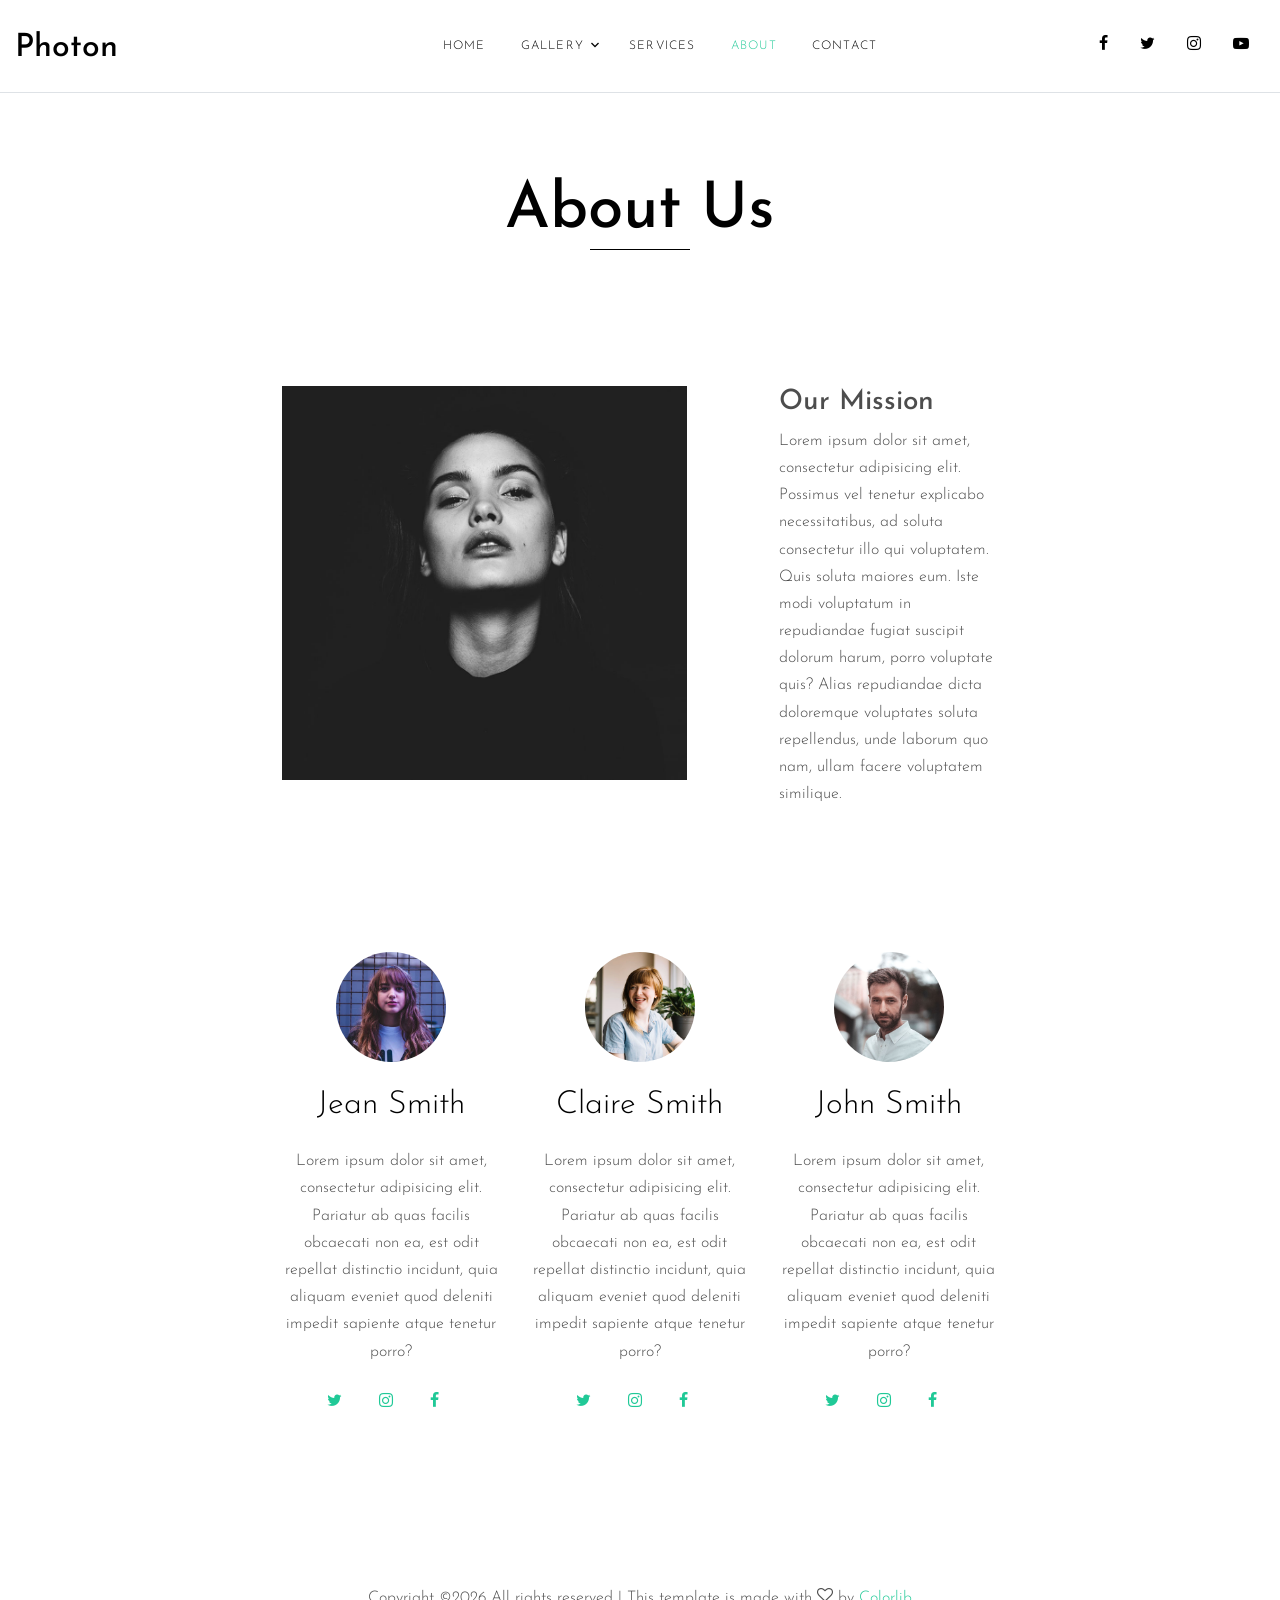
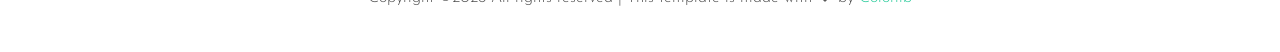
==== about.html @ 8acb2801 "Add photon theme" ====
<!DOCTYPE html>
<html lang="en">
  <head>
    <title>Photon &mdash; Colorlib Website Template</title>
    <meta charset="utf-8">
    <meta name="viewport" content="width=device-width, initial-scale=1, shrink-to-fit=no">

    <link href="https://fonts.googleapis.com/css?family=Josefin+Sans:300i,400,700" rel="stylesheet">
    <link rel="stylesheet" href="fonts/icomoon/style.css">

    <link rel="stylesheet" href="css/bootstrap.min.css">
    <link rel="stylesheet" href="css/magnific-popup.css">
    <link rel="stylesheet" href="css/jquery-ui.css">
    <link rel="stylesheet" href="css/owl.carousel.min.css">
    <link rel="stylesheet" href="css/owl.theme.default.min.css">

    <link rel="stylesheet" href="css/lightgallery.min.css">    
    
    <link rel="stylesheet" href="css/bootstrap-datepicker.css">

    <link rel="stylesheet" href="fonts/flaticon/font/flaticon.css">
    
    <link rel="stylesheet" href="css/swiper.css">

    <link rel="stylesheet" href="css/aos.css">

    <link rel="stylesheet" href="css/style.css">
    
  </head>
  <body>
  
  <div class="site-wrap">

    <div class="site-mobile-menu">
      <div class="site-mobile-menu-header">
        <div class="site-mobile-menu-close mt-3">
          <span class="icon-close2 js-menu-toggle"></span>
        </div>
      </div>
      <div class="site-mobile-menu-body"></div>
    </div>
    



    <header class="site-navbar py-3 border-bottom" role="banner">

      <div class="container-fluid">
        <div class="row align-items-center">
          
          <div class="col-6 col-xl-2" data-aos="fade-down">
            <h1 class="mb-0"><a href="index.html" class="text-black h2 mb-0">Photon</a></h1>
          </div>
          <div class="col-10 col-md-8 d-none d-xl-block" data-aos="fade-down">
            <nav class="site-navigation position-relative text-right text-lg-center" role="navigation">

              <ul class="site-menu js-clone-nav mx-auto d-none d-lg-block">
                <li><a href="index.html">Home</a></li>
                <li class="has-children">
                  <a href="single.html">Gallery</a>
                  <ul class="dropdown">
                    <li><a href="#">Nature</a></li>
                    <li><a href="#">Portrait</a></li>
                    <li><a href="#">People</a></li>
                    <li><a href="#">Architecture</a></li>
                    <li><a href="#">Animals</a></li>
                    <li><a href="#">Sports</a></li>
                    <li><a href="#">Travel</a></li>
                    <li class="has-children">
                      <a href="#">Sub Menu</a>
                      <ul class="dropdown">
                        <li><a href="#">Menu One</a></li>
                        <li><a href="#">Menu Two</a></li>
                        <li><a href="#">Menu Three</a></li>
                      </ul>
                    </li>
                  </ul>
                </li>
                <li><a href="services.html">Services</a></li>
                <li class="active"><a href="about.html">About</a></li>
                <li><a href="contact.html">Contact</a></li>
              </ul>
            </nav>
          </div>

          <div class="col-6 col-xl-2 text-right" data-aos="fade-down">
            <div class="d-none d-xl-inline-block">
              <ul class="site-menu js-clone-nav ml-auto list-unstyled d-flex text-right mb-0" data-class="social">
                <li>
                  <a href="#" class="pl-0 pr-3"><span class="icon-facebook"></span></a>
                </li>
                <li>
                  <a href="#" class="pl-3 pr-3"><span class="icon-twitter"></span></a>
                </li>
                <li>
                  <a href="#" class="pl-3 pr-3"><span class="icon-instagram"></span></a>
                </li>
                <li>
                  <a href="#" class="pl-3 pr-3"><span class="icon-youtube-play"></span></a>
                </li>
              </ul>
            </div>

            <div class="d-inline-block d-xl-none ml-md-0 mr-auto py-3" style="position: relative; top: 3px;"><a href="#" class="site-menu-toggle js-menu-toggle text-black"><span class="icon-menu h3"></span></a></div>

          </div>

        </div>
      </div>
      
    </header>



  <div class=""  data-aos="fade">
    <div class="container-fluid">
      
      <div class="row justify-content-center">
        <div class="col-md-7">
          <div class="row mb-5 site-section">
            <div class="col-12 ">
              <h2 class="site-section-heading text-center">About Us</h2>
            </div>
          </div>

          <div class="row mb-5">
            <div class="col-md-7">
              <img src="images/img_2.jpg" alt="Images" class="img-fluid">
            </div>
            <div class="col-md-4 ml-auto">
              <h3>Our Mission</h3>
              <p>Lorem ipsum dolor sit amet, consectetur adipisicing elit. Possimus vel tenetur explicabo necessitatibus, ad soluta consectetur illo qui voluptatem. Quis soluta maiores eum. Iste modi voluptatum in repudiandae fugiat suscipit dolorum harum, porro voluptate quis? Alias repudiandae dicta doloremque voluptates soluta repellendus, unde laborum quo nam, ullam facere voluptatem similique.</p>
            </div>
          </div>

         
          <div class="row site-section">
            <div class="col-md-6 col-lg-6 col-xl-4 text-center mb-5">
              <img src="images/person_1.jpg" alt="Image" class="img-fluid w-50 rounded-circle mb-4">
              <h2 class="text-black font-weight-light mb-4">Jean Smith</h2>
              <p class="mb-4">Lorem ipsum dolor sit amet, consectetur adipisicing elit. Pariatur ab quas facilis obcaecati non ea, est odit repellat distinctio incidunt, quia aliquam eveniet quod deleniti impedit sapiente atque tenetur porro?</p>
              <p>
                <a href="#" class="pl-0 pr-3"><span class="icon-twitter"></span></a>
                <a href="#" class="pl-3 pr-3"><span class="icon-instagram"></span></a>
                <a href="#" class="pl-3 pr-3"><span class="icon-facebook"></span></a>
              </p>
            </div>
            <div class="col-md-6 col-lg-6 col-xl-4 text-center mb-5">
              <img src="images/person_2.jpg" alt="Image" class="img-fluid w-50 rounded-circle mb-4">
              <h2 class="text-black font-weight-light mb-4">Claire Smith</h2>
              <p class="mb-4">Lorem ipsum dolor sit amet, consectetur adipisicing elit. Pariatur ab quas facilis obcaecati non ea, est odit repellat distinctio incidunt, quia aliquam eveniet quod deleniti impedit sapiente atque tenetur porro?</p>
              <p>
                <a href="#" class="pl-0 pr-3"><span class="icon-twitter"></span></a>
                <a href="#" class="pl-3 pr-3"><span class="icon-instagram"></span></a>
                <a href="#" class="pl-3 pr-3"><span class="icon-facebook"></span></a>
              </p>
            </div>
            <div class="col-md-6 col-lg-6 col-xl-4 text-center mb-5">
              <img src="images/person_4.jpg" alt="Image" class="img-fluid w-50 rounded-circle mb-4">
              <h2 class="text-black font-weight-light mb-4">John Smith</h2>
              <p class="mb-4">Lorem ipsum dolor sit amet, consectetur adipisicing elit. Pariatur ab quas facilis obcaecati non ea, est odit repellat distinctio incidunt, quia aliquam eveniet quod deleniti impedit sapiente atque tenetur porro?</p>
              <p>
                <a href="#" class="pl-0 pr-3"><span class="icon-twitter"></span></a>
                <a href="#" class="pl-3 pr-3"><span class="icon-instagram"></span></a>
                <a href="#" class="pl-3 pr-3"><span class="icon-facebook"></span></a>
              </p>
            </div>
          </div>
        </div>
    
      </div>
    </div>
  </div>

  <div class="footer py-4">
    <div class="container-fluid text-center">
      <p>
      <!-- Link back to Colorlib can't be removed. Template is licensed under CC BY 3.0. -->
      Copyright &copy;<script data-cfasync="false" src="/cdn-cgi/scripts/5c5dd728/cloudflare-static/email-decode.min.js"></script><script>document.write(new Date().getFullYear());</script> All rights reserved | This template is made with <i class="icon-heart-o" aria-hidden="true"></i> by <a href="https://colorlib.com" target="_blank" >Colorlib</a>
      <!-- Link back to Colorlib can't be removed. Template is licensed under CC BY 3.0. -->
      </p>
    </div>
  </div>

    

    
    
  </div>

  <script src="js/jquery-3.3.1.min.js"></script>
  <script src="js/jquery-migrate-3.0.1.min.js"></script>
  <script src="js/jquery-ui.js"></script>
  <script src="js/popper.min.js"></script>
  <script src="js/bootstrap.min.js"></script>
  <script src="js/owl.carousel.min.js"></script>
  <script src="js/jquery.stellar.min.js"></script>
  <script src="js/jquery.countdown.min.js"></script>
  <script src="js/jquery.magnific-popup.min.js"></script>
  <script src="js/bootstrap-datepicker.min.js"></script>
  <script src="js/swiper.min.js"></script>
  <script src="js/aos.js"></script>

  <script src="js/picturefill.min.js"></script>
  <script src="js/lightgallery-all.min.js"></script>
  <script src="js/jquery.mousewheel.min.js"></script>

  <script src="js/main.js"></script>
  
  <script>
    $(document).ready(function(){
      $('#lightgallery').lightGallery();
    });
  </script>
    
  </body>
</html>
---- fonts/icomoon/style.css ----
@font-face {
  font-family: 'icomoon';
  src:  url('fonts/icomoon.eot?10si43');
  src:  url('fonts/icomoon.eot?10si43#iefix') format('embedded-opentype'),
    url('fonts/icomoon.ttf?10si43') format('truetype'),
    url('fonts/icomoon.woff?10si43') format('woff'),
    url('fonts/icomoon.svg?10si43#icomoon') format('svg');
  font-weight: normal;
  font-style: normal;
}

[class^="icon-"], [class*=" icon-"] {
  /* use !important to prevent issues with browser extensions that change fonts */
  font-family: 'icomoon' !important;
  speak: none;
  font-style: normal;
  font-weight: normal;
  font-variant: normal;
  text-transform: none;
  line-height: 1;

  /* Better Font Rendering =========== */
  -webkit-font-smoothing: antialiased;
  -moz-osx-font-smoothing: grayscale;
}

.icon-asterisk:before {
  content: "\f069";
}
.icon-plus:before {
  content: "\f067";
}
.icon-question:before {
  content: "\f128";
}
.icon-minus:before {
  content: "\f068";
}
.icon-glass:before {
  content: "\f000";
}
.icon-music:before {
  content: "\f001";
}
.icon-search:before {
  content: "\f002";
}
.icon-envelope-o:before {
  content: "\f003";
}
.icon-heart:before {
  content: "\f004";
}
.icon-star:before {
  content: "\f005";
}
.icon-star-o:before {
  content: "\f006";
}
.icon-user:before {
  content: "\f007";
}
.icon-film:before {
  content: "\f008";
}
.icon-th-large:before {
  content: "\f009";
}
.icon-th:before {
  content: "\f00a";
}
.icon-th-list:before {
  content: "\f00b";
}
.icon-check:before {
  content: "\f00c";
}
.icon-close:before {
  content: "\f00d";
}
.icon-remove:before {
  content: "\f00d";
}
.icon-times:before {
  content: "\f00d";
}
.icon-search-plus:before {
  content: "\f00e";
}
.icon-search-minus:before {
  content: "\f010";
}
.icon-power-off:before {
  content: "\f011";
}
.icon-signal:before {
  content: "\f012";
}
.icon-cog:before {
  content: "\f013";
}
.icon-gear:before {
  content: "\f013";
}
.icon-trash-o:before {
  content: "\f014";
}
.icon-home:before {
  content: "\f015";
}
.icon-file-o:before {
  content: "\f016";
}
.icon-clock-o:before {
  content: "\f017";
}
.icon-road:before {
  content: "\f018";
}
.icon-download:before {
  content: "\f019";
}
.icon-arrow-circle-o-down:before {
  content: "\f01a";
}
.icon-arrow-circle-o-up:before {
  content: "\f01b";
}
.icon-inbox:before {
  content: "\f01c";
}
.icon-play-circle-o:before {
  content: "\f01d";
}
.icon-repeat:before {
  content: "\f01e";
}
.icon-rotate-right:before {
  content: "\f01e";
}
.icon-refresh:before {
  content: "\f021";
}
.icon-list-alt:before {
  content: "\f022";
}
.icon-lock:before {
  content: "\f023";
}
.icon-flag:before {
  content: "\f024";
}
.icon-headphones:before {
  content: "\f025";
}
.icon-volume-off:before {
  content: "\f026";
}
.icon-volume-down:before {
  content: "\f027";
}
.icon-volume-up:before {
  content: "\f028";
}
.icon-qrcode:before {
  content: "\f029";
}
.icon-barcode:before {
  content: "\f02a";
}
.icon-tag:before {
  content: "\f02b";
}
.icon-tags:before {
  content: "\f02c";
}
.icon-book:before {
  content: "\f02d";
}
.icon-bookmark:before {
  content: "\f02e";
}
.icon-print:before {
  content: "\f02f";
}
.icon-camera:before {
  content: "\f030";
}
.icon-font:before {
  content: "\f031";
}
.icon-bold:before {
  content: "\f032";
}
.icon-italic:before {
  content: "\f033";
}
.icon-text-height:before {
  content: "\f034";
}
.icon-text-width:before {
  content: "\f035";
}
.icon-align-left:before {
  content: "\f036";
}
.icon-align-center:before {
  content: "\f037";
}
.icon-align-right:before {
  content: "\f038";
}
.icon-align-justify:before {
  content: "\f039";
}
.icon-list:before {
  content: "\f03a";
}
.icon-dedent:before {
  content: "\f03b";
}
.icon-outdent:before {
  content: "\f03b";
}
.icon-indent:before {
  content: "\f03c";
}
.icon-video-camera:before {
  content: "\f03d";
}
.icon-image:before {
  content: "\f03e";
}
.icon-photo:before {
  content: "\f03e";
}
.icon-picture-o:before {
  content: "\f03e";
}
.icon-pencil:before {
  content: "\f040";
}
.icon-map-marker:before {
  content: "\f041";
}
.icon-adjust:before {
  content: "\f042";
}
.icon-tint:before {
  content: "\f043";
}
.icon-edit:before {
  content: "\f044";
}
.icon-pencil-square-o:before {
  content: "\f044";
}
.icon-share-square-o:before {
  content: "\f045";
}
.icon-check-square-o:before {
  content: "\f046";
}
.icon-arrows:before {
  content: "\f047";
}
.icon-step-backward:before {
  content: "\f048";
}
.icon-fast-backward:before {
  content: "\f049";
}
.icon-backward:before {
  content: "\f04a";
}
.icon-play:before {
  content: "\f04b";
}
.icon-pause:before {
  content: "\f04c";
}
.icon-stop:before {
  content: "\f04d";
}
.icon-forward:before {
  content: "\f04e";
}
.icon-fast-forward:before {
  content: "\f050";
}
.icon-step-forward:before {
  content: "\f051";
}
.icon-eject:before {
  content: "\f052";
}
.icon-chevron-left:before {
  content: "\f053";
}
.icon-chevron-right:before {
  content: "\f054";
}
.icon-plus-circle:before {
  content: "\f055";
}
.icon-minus-circle:before {
  content: "\f056";
}
.icon-times-circle:before {
  content: "\f057";
}
.icon-check-circle:before {
  content: "\f058";
}
.icon-question-circle:before {
  content: "\f059";
}
.icon-info-circle:before {
  content: "\f05a";
}
.icon-crosshairs:before {
  content: "\f05b";
}
.icon-times-circle-o:before {
  content: "\f05c";
}
.icon-check-circle-o:before {
  content: "\f05d";
}
.icon-ban:before {
  content: "\f05e";
}
.icon-arrow-left:before {
  content: "\f060";
}
.icon-arrow-right:before {
  content: "\f061";
}
.icon-arrow-up:before {
  content: "\f062";
}
.icon-arrow-down:before {
  content: "\f063";
}
.icon-mail-forward:before {
  content: "\f064";
}
.icon-share:before {
  content: "\f064";
}
.icon-expand:before {
  content: "\f065";
}
.icon-compress:before {
  content: "\f066";
}
.icon-exclamation-circle:before {
  content: "\f06a";
}
.icon-gift:before {
  content: "\f06b";
}
.icon-leaf:before {
  content: "\f06c";
}
.icon-fire:before {
  content: "\f06d";
}
.icon-eye:before {
  content: "\f06e";
}
.icon-eye-slash:before {
  content: "\f070";
}
.icon-exclamation-triangle:before {
  content: "\f071";
}
.icon-warning:before {
  content: "\f071";
}
.icon-plane:before {
  content: "\f072";
}
.icon-calendar:before {
  content: "\f073";
}
.icon-random:before {
  content: "\f074";
}
.icon-comment:before {
  content: "\f075";
}
.icon-magnet:before {
  content: "\f076";
}
.icon-chevron-up:before {
  content: "\f077";
}
.icon-chevron-down:before {
  content: "\f078";
}
.icon-retweet:before {
  content: "\f079";
}
.icon-shopping-cart:before {
  content: "\f07a";
}
.icon-folder:before {
  content: "\f07b";
}
.icon-folder-open:before {
  content: "\f07c";
}
.icon-arrows-v:before {
  content: "\f07d";
}
.icon-arrows-h:before {
  content: "\f07e";
}
.icon-bar-chart:before {
  content: "\f080";
}
.icon-bar-chart-o:before {
  content: "\f080";
}
.icon-twitter-square:before {
  content: "\f081";
}
.icon-facebook-square:before {
  content: "\f082";
}
.icon-camera-retro:before {
  content: "\f083";
}
.icon-key:before {
  content: "\f084";
}
.icon-cogs:before {
  content: "\f085";
}
.icon-gears:before {
  content: "\f085";
}
.icon-comments:before {
  content: "\f086";
}
.icon-thumbs-o-up:before {
  content: "\f087";
}
.icon-thumbs-o-down:before {
  content: "\f088";
}
.icon-star-half:before {
  content: "\f089";
}
.icon-heart-o:before {
  content: "\f08a";
}
.icon-sign-out:before {
  content: "\f08b";
}
.icon-linkedin-square:before {
  content: "\f08c";
}
.icon-thumb-tack:before {
  content: "\f08d";
}
.icon-external-link:before {
  content: "\f08e";
}
.icon-sign-in:before {
  content: "\f090";
}
.icon-trophy:before {
  content: "\f091";
}
.icon-github-square:before {
  content: "\f092";
}
.icon-upload:before {
  content: "\f093";
}
.icon-lemon-o:before {
  content: "\f094";
}
.icon-phone:before {
  content: "\f095";
}
.icon-square-o:before {
  content: "\f096";
}
.icon-bookmark-o:before {
  content: "\f097";
}
.icon-phone-square:before {
  content: "\f098";
}
.icon-twitter:before {
  content: "\f099";
}
.icon-facebook:before {
  content: "\f09a";
}
.icon-facebook-f:before {
  content: "\f09a";
}
.icon-github:before {
  content: "\f09b";
}
.icon-unlock:before {
  content: "\f09c";
}
.icon-credit-card:before {
  content: "\f09d";
}
.icon-feed:before {
  content: "\f09e";
}
.icon-rss:before {
  content: "\f09e";
}
.icon-hdd-o:before {
  content: "\f0a0";
}
.icon-bullhorn:before {
  content: "\f0a1";
}
.icon-bell-o:before {
  content: "\f0a2";
}
.icon-certificate:before {
  content: "\f0a3";
}
.icon-hand-o-right:before {
  content: "\f0a4";
}
.icon-hand-o-left:before {
  content: "\f0a5";
}
.icon-hand-o-up:before {
  content: "\f0a6";
}
.icon-hand-o-down:before {
  content: "\f0a7";
}
.icon-arrow-circle-left:before {
  content: "\f0a8";
}
.icon-arrow-circle-right:before {
  content: "\f0a9";
}
.icon-arrow-circle-up:before {
  content: "\f0aa";
}
.icon-arrow-circle-down:before {
  content: "\f0ab";
}
.icon-globe:before {
  content: "\f0ac";
}
.icon-wrench:before {
  content: "\f0ad";
}
.icon-tasks:before {
  content: "\f0ae";
}
.icon-filter:before {
  content: "\f0b0";
}
.icon-briefcase:before {
  content: "\f0b1";
}
.icon-arrows-alt:before {
  content: "\f0b2";
}
.icon-group:before {
  content: "\f0c0";
}
.icon-users:before {
  content: "\f0c0";
}
.icon-chain:before {
  content: "\f0c1";
}
.icon-link:before {
  content: "\f0c1";
}
.icon-cloud:before {
  content: "\f0c2";
}
.icon-flask:before {
  content: "\f0c3";
}
.icon-cut:before {
  content: "\f0c4";
}
.icon-scissors:before {
  content: "\f0c4";
}
.icon-copy:before {
  content: "\f0c5";
}
.icon-files-o:before {
  content: "\f0c5";
}
.icon-paperclip:before {
  content: "\f0c6";
}
.icon-floppy-o:before {
  content: "\f0c7";
}
.icon-save:before {
  content: "\f0c7";
}
.icon-square:before {
  content: "\f0c8";
}
.icon-bars:before {
  content: "\f0c9";
}
.icon-navicon:before {
  content: "\f0c9";
}
.icon-reorder:before {
  content: "\f0c9";
}
.icon-list-ul:before {
  content: "\f0ca";
}
.icon-list-ol:before {
  content: "\f0cb";
}
.icon-strikethrough:before {
  content: "\f0cc";
}
.icon-underline:before {
  content: "\f0cd";
}
.icon-table:before {
  content: "\f0ce";
}
.icon-magic:before {
  content: "\f0d0";
}
.icon-truck:before {
  content: "\f0d1";
}
.icon-pinterest:before {
  content: "\f0d2";
}
.icon-pinterest-square:before {
  content: "\f0d3";
}
.icon-google-plus-square:before {
  content: "\f0d4";
}
.icon-google-plus:before {
  content: "\f0d5";
}
.icon-money:before {
  content: "\f0d6";
}
.icon-caret-down:before {
  content: "\f0d7";
}
.icon-caret-up:before {
  content: "\f0d8";
}
.icon-caret-left:before {
  content: "\f0d9";
}
.icon-caret-right:before {
  content: "\f0da";
}
.icon-columns:before {
  content: "\f0db";
}
.icon-sort:before {
  content: "\f0dc";
}
.icon-unsorted:before {
  content: "\f0dc";
}
.icon-sort-desc:before {
  content: "\f0dd";
}
.icon-sort-down:before {
  content: "\f0dd";
}
.icon-sort-asc:before {
  content: "\f0de";
}
.icon-sort-up:before {
  content: "\f0de";
}
.icon-envelope:before {
  content: "\f0e0";
}
.icon-linkedin:before {
  content: "\f0e1";
}
.icon-rotate-left:before {
  content: "\f0e2";
}
.icon-undo:before {
  content: "\f0e2";
}
.icon-gavel:before {
  content: "\f0e3";
}
.icon-legal:before {
  content: "\f0e3";
}
.icon-dashboard:before {
  content: "\f0e4";
}
.icon-tachometer:before {
  content: "\f0e4";
}
.icon-comment-o:before {
  content: "\f0e5";
}
.icon-comments-o:before {
  content: "\f0e6";
}
.icon-bolt:before {
  content: "\f0e7";
}
.icon-flash:before {
  content: "\f0e7";
}
.icon-sitemap:before {
  content: "\f0e8";
}
.icon-umbrella:before {
  content: "\f0e9";
}
.icon-clipboard:before {
  content: "\f0ea";
}
.icon-paste:before {
  content: "\f0ea";
}
.icon-lightbulb-o:before {
  content: "\f0eb";
}
.icon-exchange:before {
  content: "\f0ec";
}
.icon-cloud-download:before {
  content: "\f0ed";
}
.icon-cloud-upload:before {
  content: "\f0ee";
}
.icon-user-md:before {
  content: "\f0f0";
}
.icon-stethoscope:before {
  content: "\f0f1";
}
.icon-suitcase:before {
  content: "\f0f2";
}
.icon-bell:before {
  content: "\f0f3";
}
.icon-coffee:before {
  content: "\f0f4";
}
.icon-cutlery:before {
  content: "\f0f5";
}
.icon-file-text-o:before {
  content: "\f0f6";
}
.icon-building-o:before {
  content: "\f0f7";
}
.icon-hospital-o:before {
  content: "\f0f8";
}
.icon-ambulance:before {
  content: "\f0f9";
}
.icon-medkit:before {
  content: "\f0fa";
}
.icon-fighter-jet:before {
  content: "\f0fb";
}
.icon-beer:before {
  content: "\f0fc";
}
.icon-h-square:before {
  content: "\f0fd";
}
.icon-plus-square:before {
  content: "\f0fe";
}
.icon-angle-double-left:before {
  content: "\f100";
}
.icon-angle-double-right:before {
  content: "\f101";
}
.icon-angle-double-up:before {
  content: "\f102";
}
.icon-angle-double-down:before {
  content: "\f103";
}
.icon-angle-left:before {
  content: "\f104";
}
.icon-angle-right:before {
  content: "\f105";
}
.icon-angle-up:before {
  content: "\f106";
}
.icon-angle-down:before {
  content: "\f107";
}
.icon-desktop:before {
  content: "\f108";
}
.icon-laptop:before {
  content: "\f109";
}
.icon-tablet:before {
  content: "\f10a";
}
.icon-mobile:before {
  content: "\f10b";
}
.icon-mobile-phone:before {
  content: "\f10b";
}
.icon-circle-o:before {
  content: "\f10c";
}
.icon-quote-left:before {
  content: "\f10d";
}
.icon-quote-right:before {
  content: "\f10e";
}
.icon-spinner:before {
  content: "\f110";
}
.icon-circle:before {
  content: "\f111";
}
.icon-mail-reply:before {
  content: "\f112";
}
.icon-reply:before {
  content: "\f112";
}
.icon-github-alt:before {
  content: "\f113";
}
.icon-folder-o:before {
  content: "\f114";
}
.icon-folder-open-o:before {
  content: "\f115";
}
.icon-smile-o:before {
  content: "\f118";
}
.icon-frown-o:before {
  content: "\f119";
}
.icon-meh-o:before {
  content: "\f11a";
}
.icon-gamepad:before {
  content: "\f11b";
}
.icon-keyboard-o:before {
  content: "\f11c";
}
.icon-flag-o:before {
  content: "\f11d";
}
.icon-flag-checkered:before {
  content: "\f11e";
}
.icon-terminal:before {
  content: "\f120";
}
.icon-code:before {
  content: "\f121";
}
.icon-mail-reply-all:before {
  content: "\f122";
}
.icon-reply-all:before {
  content: "\f122";
}
.icon-star-half-empty:before {
  content: "\f123";
}
.icon-star-half-full:before {
  content: "\f123";
}
.icon-star-half-o:before {
  content: "\f123";
}
.icon-location-arrow:before {
  content: "\f124";
}
.icon-crop:before {
  content: "\f125";
}
.icon-code-fork:before {
  content: "\f126";
}
.icon-chain-broken:before {
  content: "\f127";
}
.icon-unlink:before {
  content: "\f127";
}
.icon-info:before {
  content: "\f129";
}
.icon-exclamation:before {
  content: "\f12a";
}
.icon-superscript:before {
  content: "\f12b";
}
.icon-subscript:before {
  content: "\f12c";
}
.icon-eraser:before {
  content: "\f12d";
}
.icon-puzzle-piece:before {
  content: "\f12e";
}
.icon-microphone:before {
  content: "\f130";
}
.icon-microphone-slash:before {
  content: "\f131";
}
.icon-shield:before {
  content: "\f132";
}
.icon-calendar-o:before {
  content: "\f133";
}
.icon-fire-extinguisher:before {
  content: "\f134";
}
.icon-rocket:before {
  content: "\f135";
}
.icon-maxcdn:before {
  content: "\f136";
}
.icon-chevron-circle-left:before {
  content: "\f137";
}
.icon-chevron-circle-right:before {
  content: "\f138";
}
.icon-chevron-circle-up:before {
  content: "\f139";
}
.icon-chevron-circle-down:before {
  content: "\f13a";
}
.icon-html5:before {
  content: "\f13b";
}
.icon-css3:before {
  content: "\f13c";
}
.icon-anchor:before {
  content: "\f13d";
}
.icon-unlock-alt:before {
  content: "\f13e";
}
.icon-bullseye:before {
  content: "\f140";
}
.icon-ellipsis-h:before {
  content: "\f141";
}
.icon-ellipsis-v:before {
  content: "\f142";
}
.icon-rss-square:before {
  content: "\f143";
}
.icon-play-circle:before {
  content: "\f144";
}
.icon-ticket:before {
  content: "\f145";
}
.icon-minus-square:before {
  content: "\f146";
}
.icon-minus-square-o:before {
  content: "\f147";
}
.icon-level-up:before {
  content: "\f148";
}
.icon-level-down:before {
  content: "\f149";
}
.icon-check-square:before {
  content: "\f14a";
}
.icon-pencil-square:before {
  content: "\f14b";
}
.icon-external-link-square:before {
  content: "\f14c";
}
.icon-share-square:before {
  content: "\f14d";
}
.icon-compass:before {
  content: "\f14e";
}
.icon-caret-square-o-down:before {
  content: "\f150";
}
.icon-toggle-down:before {
  content: "\f150";
}
.icon-caret-square-o-up:before {
  content: "\f151";
}
.icon-toggle-up:before {
  content: "\f151";
}
.icon-caret-square-o-right:before {
  content: "\f152";
}
.icon-toggle-right:before {
  content: "\f152";
}
.icon-eur:before {
  content: "\f153";
}
.icon-euro:before {
  content: "\f153";
}
.icon-gbp:before {
  content: "\f154";
}
.icon-dollar:before {
  content: "\f155";
}
.icon-usd:before {
  content: "\f155";
}
.icon-inr:before {
  content: "\f156";
}
.icon-rupee:before {
  content: "\f156";
}
.icon-cny:before {
  content: "\f157";
}
.icon-jpy:before {
  content: "\f157";
}
.icon-rmb:before {
  content: "\f157";
}
.icon-yen:before {
  content: "\f157";
}
.icon-rouble:before {
  content: "\f158";
}
.icon-rub:before {
  content: "\f158";
}
.icon-ruble:before {
  content: "\f158";
}
.icon-krw:before {
  content: "\f159";
}
.icon-won:before {
  content: "\f159";
}
.icon-bitcoin:before {
  content: "\f15a";
}
.icon-btc:before {
  content: "\f15a";
}
.icon-file:before {
  content: "\f15b";
}
.icon-file-text:before {
  content: "\f15c";
}
.icon-sort-alpha-asc:before {
  content: "\f15d";
}
.icon-sort-alpha-desc:before {
  content: "\f15e";
}
.icon-sort-amount-asc:before {
  content: "\f160";
}
.icon-sort-amount-desc:before {
  content: "\f161";
}
.icon-sort-numeric-asc:before {
  content: "\f162";
}
.icon-sort-numeric-desc:before {
  content: "\f163";
}
.icon-thumbs-up:before {
  content: "\f164";
}
.icon-thumbs-down:before {
  content: "\f165";
}
.icon-youtube-square:before {
  content: "\f166";
}
.icon-youtube:before {
  content: "\f167";
}
.icon-xing:before {
  content: "\f168";
}
.icon-xing-square:before {
  content: "\f169";
}
.icon-youtube-play:before {
  content: "\f16a";
}
.icon-dropbox:before {
  content: "\f16b";
}
.icon-stack-overflow:before {
  content: "\f16c";
}
.icon-instagram:before {
  content: "\f16d";
}
.icon-flickr:before {
  content: "\f16e";
}
.icon-adn:before {
  content: "\f170";
}
.icon-bitbucket:before {
  content: "\f171";
}
.icon-bitbucket-square:before {
  content: "\f172";
}
.icon-tumblr:before {
  content: "\f173";
}
.icon-tumblr-square:before {
  content: "\f174";
}
.icon-long-arrow-down:before {
  content: "\f175";
}
.icon-long-arrow-up:before {
  content: "\f176";
}
.icon-long-arrow-left:before {
  content: "\f177";
}
.icon-long-arrow-right:before {
  content: "\f178";
}
.icon-apple:before {
  content: "\f179";
}
.icon-windows:before {
  content: "\f17a";
}
.icon-android:before {
  content: "\f17b";
}
.icon-linux:before {
  content: "\f17c";
}
.icon-dribbble:before {
  content: "\f17d";
}
.icon-skype:before {
  content: "\f17e";
}
.icon-foursquare:before {
  content: "\f180";
}
.icon-trello:before {
  content: "\f181";
}
.icon-female:before {
  content: "\f182";
}
.icon-male:before {
  content: "\f183";
}
.icon-gittip:before {
  content: "\f184";
}
.icon-gratipay:before {
  content: "\f184";
}
.icon-sun-o:before {
  content: "\f185";
}
.icon-moon-o:before {
  content: "\f186";
}
.icon-archive:before {
  content: "\f187";
}
.icon-bug:before {
  content: "\f188";
}
.icon-vk:before {
  content: "\f189";
}
.icon-weibo:before {
  content: "\f18a";
}
.icon-renren:before {
  content: "\f18b";
}
.icon-pagelines:before {
  content: "\f18c";
}
.icon-stack-exchange:before {
  content: "\f18d";
}
.icon-arrow-circle-o-right:before {
  content: "\f18e";
}
.icon-arrow-circle-o-left:before {
  content: "\f190";
}
.icon-caret-square-o-left:before {
  content: "\f191";
}
.icon-toggle-left:before {
  content: "\f191";
}
.icon-dot-circle-o:before {
  content: "\f192";
}
.icon-wheelchair:before {
  content: "\f193";
}
.icon-vimeo-square:before {
  content: "\f194";
}
.icon-try:before {
  content: "\f195";
}
.icon-turkish-lira:before {
  content: "\f195";
}
.icon-plus-square-o:before {
  content: "\f196";
}
.icon-space-shuttle:before {
  content: "\f197";
}
.icon-slack:before {
  content: "\f198";
}
.icon-envelope-square:before {
  content: "\f199";
}
.icon-wordpress:before {
  content: "\f19a";
}
.icon-openid:before {
  content: "\f19b";
}
.icon-bank:before {
  content: "\f19c";
}
.icon-institution:before {
  content: "\f19c";
}
.icon-university:before {
  content: "\f19c";
}
.icon-graduation-cap:before {
  content: "\f19d";
}
.icon-mortar-board:before {
  content: "\f19d";
}
.icon-yahoo:before {
  content: "\f19e";
}
.icon-google:before {
  content: "\f1a0";
}
.icon-reddit:before {
  content: "\f1a1";
}
.icon-reddit-square:before {
  content: "\f1a2";
}
.icon-stumbleupon-circle:before {
  content: "\f1a3";
}
.icon-stumbleupon:before {
  content: "\f1a4";
}
.icon-delicious:before {
  content: "\f1a5";
}
.icon-digg:before {
  content: "\f1a6";
}
.icon-pied-piper-pp:before {
  content: "\f1a7";
}
.icon-pied-piper-alt:before {
  content: "\f1a8";
}
.icon-drupal:before {
  content: "\f1a9";
}
.icon-joomla:before {
  content: "\f1aa";
}
.icon-language:before {
  content: "\f1ab";
}
.icon-fax:before {
  content: "\f1ac";
}
.icon-building:before {
  content: "\f1ad";
}
.icon-child:before {
  content: "\f1ae";
}
.icon-paw:before {
  content: "\f1b0";
}
.icon-spoon:before {
  content: "\f1b1";
}
.icon-cube:before {
  content: "\f1b2";
}
.icon-cubes:before {
  content: "\f1b3";
}
.icon-behance:before {
  content: "\f1b4";
}
.icon-behance-square:before {
  content: "\f1b5";
}
.icon-steam:before {
  content: "\f1b6";
}
.icon-steam-square:before {
  content: "\f1b7";
}
.icon-recycle:before {
  content: "\f1b8";
}
.icon-automobile:before {
  content: "\f1b9";
}
.icon-car:before {
  content: "\f1b9";
}
.icon-cab:before {
  content: "\f1ba";
}
.icon-taxi:before {
  content: "\f1ba";
}
.icon-tree:before {
  content: "\f1bb";
}
.icon-spotify:before {
  content: "\f1bc";
}
.icon-deviantart:before {
  content: "\f1bd";
}
.icon-soundcloud:before {
  content: "\f1be";
}
.icon-database:before {
  content: "\f1c0";
}
.icon-file-pdf-o:before {
  content: "\f1c1";
}
.icon-file-word-o:before {
  content: "\f1c2";
}
.icon-file-excel-o:before {
  content: "\f1c3";
}
.icon-file-powerpoint-o:before {
  content: "\f1c4";
}
.icon-file-image-o:before {
  content: "\f1c5";
}
.icon-file-photo-o:before {
  content: "\f1c5";
}
.icon-file-picture-o:before {
  content: "\f1c5";
}
.icon-file-archive-o:before {
  content: "\f1c6";
}
.icon-file-zip-o:before {
  content: "\f1c6";
}
.icon-file-audio-o:before {
  content: "\f1c7";
}
.icon-file-sound-o:before {
  content: "\f1c7";
}
.icon-file-movie-o:before {
  content: "\f1c8";
}
.icon-file-video-o:before {
  content: "\f1c8";
}
.icon-file-code-o:before {
  content: "\f1c9";
}
.icon-vine:before {
  content: "\f1ca";
}
.icon-codepen:before {
  content: "\f1cb";
}
.icon-jsfiddle:before {
  content: "\f1cc";
}
.icon-life-bouy:before {
  content: "\f1cd";
}
.icon-life-buoy:before {
  content: "\f1cd";
}
.icon-life-ring:before {
  content: "\f1cd";
}
.icon-life-saver:before {
  content: "\f1cd";
}
.icon-support:before {
  content: "\f1cd";
}
.icon-circle-o-notch:before {
  content: "\f1ce";
}
.icon-ra:before {
  content: "\f1d0";
}
.icon-rebel:before {
  content: "\f1d0";
}
.icon-resistance:before {
  content: "\f1d0";
}
.icon-empire:before {
  content: "\f1d1";
}
.icon-ge:before {
  content: "\f1d1";
}
.icon-git-square:before {
  content: "\f1d2";
}
.icon-git:before {
  content: "\f1d3";
}
.icon-hacker-news:before {
  content: "\f1d4";
}
.icon-y-combinator-square:before {
  content: "\f1d4";
}
.icon-yc-square:before {
  content: "\f1d4";
}
.icon-tencent-weibo:before {
  content: "\f1d5";
}
.icon-qq:before {
  content: "\f1d6";
}
.icon-wechat:before {
  content: "\f1d7";
}
.icon-weixin:before {
  content: "\f1d7";
}
.icon-paper-plane:before {
  content: "\f1d8";
}
.icon-send:before {
  content: "\f1d8";
}
.icon-paper-plane-o:before {
  content: "\f1d9";
}
.icon-send-o:before {
  content: "\f1d9";
}
.icon-history:before {
  content: "\f1da";
}
.icon-circle-thin:before {
  content: "\f1db";
}
.icon-header:before {
  content: "\f1dc";
}
.icon-paragraph:before {
  content: "\f1dd";
}
.icon-sliders:before {
  content: "\f1de";
}
.icon-share-alt:before {
  content: "\f1e0";
}
.icon-share-alt-square:before {
  content: "\f1e1";
}
.icon-bomb:before {
  content: "\f1e2";
}
.icon-futbol-o:before {
  content: "\f1e3";
}
.icon-soccer-ball-o:before {
  content: "\f1e3";
}
.icon-tty:before {
  content: "\f1e4";
}
.icon-binoculars:before {
  content: "\f1e5";
}
.icon-plug:before {
  content: "\f1e6";
}
.icon-slideshare:before {
  content: "\f1e7";
}
.icon-twitch:before {
  content: "\f1e8";
}
.icon-yelp:before {
  content: "\f1e9";
}
.icon-newspaper-o:before {
  content: "\f1ea";
}
.icon-wifi:before {
  content: "\f1eb";
}
.icon-calculator:before {
  content: "\f1ec";
}
.icon-paypal:before {
  content: "\f1ed";
}
.icon-google-wallet:before {
  content: "\f1ee";
}
.icon-cc-visa:before {
  content: "\f1f0";
}
.icon-cc-mastercard:before {
  content: "\f1f1";
}
.icon-cc-discover:before {
  content: "\f1f2";
}
.icon-cc-amex:before {
  content: "\f1f3";
}
.icon-cc-paypal:before {
  content: "\f1f4";
}
.icon-cc-stripe:before {
  content: "\f1f5";
}
.icon-bell-slash:before {
  content: "\f1f6";
}
.icon-bell-slash-o:before {
  content: "\f1f7";
}
.icon-trash:before {
  content: "\f1f8";
}
.icon-copyright:before {
  content: "\f1f9";
}
.icon-at:before {
  content: "\f1fa";
}
.icon-eyedropper:before {
  content: "\f1fb";
}
.icon-paint-brush:before {
  content: "\f1fc";
}
.icon-birthday-cake:before {
  content: "\f1fd";
}
.icon-area-chart:before {
  content: "\f1fe";
}
.icon-pie-chart:before {
  content: "\f200";
}
.icon-line-chart:before {
  content: "\f201";
}
.icon-lastfm:before {
  content: "\f202";
}
.icon-lastfm-square:before {
  content: "\f203";
}
.icon-toggle-off:before {
  content: "\f204";
}
.icon-toggle-on:before {
  content: "\f205";
}
.icon-bicycle:before {
  content: "\f206";
}
.icon-bus:before {
  content: "\f207";
}
.icon-ioxhost:before {
  content: "\f208";
}
.icon-angellist:before {
  content: "\f209";
}
.icon-cc:before {
  content: "\f20a";
}
.icon-ils:before {
  content: "\f20b";
}
.icon-shekel:before {
  content: "\f20b";
}
.icon-sheqel:before {
  content: "\f20b";
}
.icon-meanpath:before {
  content: "\f20c";
}
.icon-buysellads:before {
  content: "\f20d";
}
.icon-connectdevelop:before {
  content: "\f20e";
}
.icon-dashcube:before {
  content: "\f210";
}
.icon-forumbee:before {
  content: "\f211";
}
.icon-leanpub:before {
  content: "\f212";
}
.icon-sellsy:before {
  content: "\f213";
}
.icon-shirtsinbulk:before {
  content: "\f214";
}
.icon-simplybuilt:before {
  content: "\f215";
}
.icon-skyatlas:before {
  content: "\f216";
}
.icon-cart-plus:before {
  content: "\f217";
}
.icon-cart-arrow-down:before {
  content: "\f218";
}
.icon-diamond:before {
  content: "\f219";
}
.icon-ship:before {
  content: "\f21a";
}
.icon-user-secret:before {
  content: "\f21b";
}
.icon-motorcycle:before {
  content: "\f21c";
}
.icon-street-view:before {
  content: "\f21d";
}
.icon-heartbeat:before {
  content: "\f21e";
}
.icon-venus:before {
  content: "\f221";
}
.icon-mars:before {
  content: "\f222";
}
.icon-mercury:before {
  content: "\f223";
}
.icon-intersex:before {
  content: "\f224";
}
.icon-transgender:before {
  content: "\f224";
}
.icon-transgender-alt:before {
  content: "\f225";
}
.icon-venus-double:before {
  content: "\f226";
}
.icon-mars-double:before {
  content: "\f227";
}
.icon-venus-mars:before {
  content: "\f228";
}
.icon-mars-stroke:before {
  content: "\f229";
}
.icon-mars-stroke-v:before {
  content: "\f22a";
}
.icon-mars-stroke-h:before {
  content: "\f22b";
}
.icon-neuter:before {
  content: "\f22c";
}
.icon-genderless:before {
  content: "\f22d";
}
.icon-facebook-official:before {
  content: "\f230";
}
.icon-pinterest-p:before {
  content: "\f231";
}
.icon-whatsapp:before {
  content: "\f232";
}
.icon-server:before {
  content: "\f233";
}
.icon-user-plus:before {
  content: "\f234";
}
.icon-user-times:before {
  content: "\f235";
}
.icon-bed:before {
  content: "\f236";
}
.icon-hotel:before {
  content: "\f236";
}
.icon-viacoin:before {
  content: "\f237";
}
.icon-train:before {
  content: "\f238";
}
.icon-subway:before {
  content: "\f239";
}
.icon-medium:before {
  content: "\f23a";
}
.icon-y-combinator:before {
  content: "\f23b";
}
.icon-yc:before {
  content: "\f23b";
}
.icon-optin-monster:before {
  content: "\f23c";
}
.icon-opencart:before {
  content: "\f23d";
}
.icon-expeditedssl:before {
  content: "\f23e";
}
.icon-battery:before {
  content: "\f240";
}
.icon-battery-4:before {
  content: "\f240";
}
.icon-battery-full:before {
  content: "\f240";
}
.icon-battery-3:before {
  content: "\f241";
}
.icon-battery-three-quarters:before {
  content: "\f241";
}
.icon-battery-2:before {
  content: "\f242";
}
.icon-battery-half:before {
  content: "\f242";
}
.icon-battery-1:before {
  content: "\f243";
}
.icon-battery-quarter:before {
  content: "\f243";
}
.icon-battery-0:before {
  content: "\f244";
}
.icon-battery-empty:before {
  content: "\f244";
}
.icon-mouse-pointer:before {
  content: "\f245";
}
.icon-i-cursor:before {
  content: "\f246";
}
.icon-object-group:before {
  content: "\f247";
}
.icon-object-ungroup:before {
  content: "\f248";
}
.icon-sticky-note:before {
  content: "\f249";
}
.icon-sticky-note-o:before {
  content: "\f24a";
}
.icon-cc-jcb:before {
  content: "\f24b";
}
.icon-cc-diners-club:before {
  content: "\f24c";
}
.icon-clone:before {
  content: "\f24d";
}
.icon-balance-scale:before {
  content: "\f24e";
}
.icon-hourglass-o:before {
  content: "\f250";
}
.icon-hourglass-1:before {
  content: "\f251";
}
.icon-hourglass-start:before {
  content: "\f251";
}
.icon-hourglass-2:before {
  content: "\f252";
}
.icon-hourglass-half:before {
  content: "\f252";
}
.icon-hourglass-3:before {
  content: "\f253";
}
.icon-hourglass-end:before {
  content: "\f253";
}
.icon-hourglass:before {
  content: "\f254";
}
.icon-hand-grab-o:before {
  content: "\f255";
}
.icon-hand-rock-o:before {
  content: "\f255";
}
.icon-hand-paper-o:before {
  content: "\f256";
}
.icon-hand-stop-o:before {
  content: "\f256";
}
.icon-hand-scissors-o:before {
  content: "\f257";
}
.icon-hand-lizard-o:before {
  content: "\f258";
}
.icon-hand-spock-o:before {
  content: "\f259";
}
.icon-hand-pointer-o:before {
  content: "\f25a";
}
.icon-hand-peace-o:before {
  content: "\f25b";
}
.icon-trademark:before {
  content: "\f25c";
}
.icon-registered:before {
  content: "\f25d";
}
.icon-creative-commons:before {
  content: "\f25e";
}
.icon-gg:before {
  content: "\f260";
}
.icon-gg-circle:before {
  content: "\f261";
}
.icon-tripadvisor:before {
  content: "\f262";
}
.icon-odnoklassniki:before {
  content: "\f263";
}
.icon-odnoklassniki-square:before {
  content: "\f264";
}
.icon-get-pocket:before {
  content: "\f265";
}
.icon-wikipedia-w:before {
  content: "\f266";
}
.icon-safari:before {
  content: "\f267";
}
.icon-chrome:before {
  content: "\f268";
}
.icon-firefox:before {
  content: "\f269";
}
.icon-opera:before {
  content: "\f26a";
}
.icon-internet-explorer:before {
  content: "\f26b";
}
.icon-television:before {
  content: "\f26c";
}
.icon-tv:before {
  content: "\f26c";
}
.icon-contao:before {
  content: "\f26d";
}
.icon-500px:before {
  content: "\f26e";
}
.icon-amazon:before {
  content: "\f270";
}
.icon-calendar-plus-o:before {
  content: "\f271";
}
.icon-calendar-minus-o:before {
  content: "\f272";
}
.icon-calendar-times-o:before {
  content: "\f273";
}
.icon-calendar-check-o:before {
  content: "\f274";
}
.icon-industry:before {
  content: "\f275";
}
.icon-map-pin:before {
  content: "\f276";
}
.icon-map-signs:before {
  content: "\f277";
}
.icon-map-o:before {
  content: "\f278";
}
.icon-map:before {
  content: "\f279";
}
.icon-commenting:before {
  content: "\f27a";
}
.icon-commenting-o:before {
  content: "\f27b";
}
.icon-houzz:before {
  content: "\f27c";
}
.icon-vimeo:before {
  content: "\f27d";
}
.icon-black-tie:before {
  content: "\f27e";
}
.icon-fonticons:before {
  content: "\f280";
}
.icon-reddit-alien:before {
  content: "\f281";
}
.icon-edge:before {
  content: "\f282";
}
.icon-credit-card-alt:before {
  content: "\f283";
}
.icon-codiepie:before {
  content: "\f284";
}
.icon-modx:before {
  content: "\f285";
}
.icon-fort-awesome:before {
  content: "\f286";
}
.icon-usb:before {
  content: "\f287";
}
.icon-product-hunt:before {
  content: "\f288";
}
.icon-mixcloud:before {
  content: "\f289";
}
.icon-scribd:before {
  content: "\f28a";
}
.icon-pause-circle:before {
  content: "\f28b";
}
.icon-pause-circle-o:before {
  content: "\f28c";
}
.icon-stop-circle:before {
  content: "\f28d";
}
.icon-stop-circle-o:before {
  content: "\f28e";
}
.icon-shopping-bag:before {
  content: "\f290";
}
.icon-shopping-basket:before {
  content: "\f291";
}
.icon-hashtag:before {
  content: "\f292";
}
.icon-bluetooth:before {
  content: "\f293";
}
.icon-bluetooth-b:before {
  content: "\f294";
}
.icon-percent:before {
  content: "\f295";
}
.icon-gitlab:before {
  content: "\f296";
}
.icon-wpbeginner:before {
  content: "\f297";
}
.icon-wpforms:before {
  content: "\f298";
}
.icon-envira:before {
  content: "\f299";
}
.icon-universal-access:before {
  content: "\f29a";
}
.icon-wheelchair-alt:before {
  content: "\f29b";
}
.icon-question-circle-o:before {
  content: "\f29c";
}
.icon-blind:before {
  content: "\f29d";
}
.icon-audio-description:before {
  content: "\f29e";
}
.icon-volume-control-phone:before {
  content: "\f2a0";
}
.icon-braille:before {
  content: "\f2a1";
}
.icon-assistive-listening-systems:before {
  content: "\f2a2";
}
.icon-american-sign-language-interpreting:before {
  content: "\f2a3";
}
.icon-asl-interpreting:before {
  content: "\f2a3";
}
.icon-deaf:before {
  content: "\f2a4";
}
.icon-deafness:before {
  content: "\f2a4";
}
.icon-hard-of-hearing:before {
  content: "\f2a4";
}
.icon-glide:before {
  content: "\f2a5";
}
.icon-glide-g:before {
  content: "\f2a6";
}
.icon-sign-language:before {
  content: "\f2a7";
}
.icon-signing:before {
  content: "\f2a7";
}
.icon-low-vision:before {
  content: "\f2a8";
}
.icon-viadeo:before {
  content: "\f2a9";
}
.icon-viadeo-square:before {
  content: "\f2aa";
}
.icon-snapchat:before {
  content: "\f2ab";
}
.icon-snapchat-ghost:before {
  content: "\f2ac";
}
.icon-snapchat-square:before {
  content: "\f2ad";
}
.icon-pied-piper:before {
  content: "\f2ae";
}
.icon-first-order:before {
  content: "\f2b0";
}
.icon-yoast:before {
  content: "\f2b1";
}
.icon-themeisle:before {
  content: "\f2b2";
}
.icon-google-plus-circle:before {
  content: "\f2b3";
}
.icon-google-plus-official:before {
  content: "\f2b3";
}
.icon-fa:before {
  content: "\f2b4";
}
.icon-font-awesome:before {
  content: "\f2b4";
}
.icon-handshake-o:before {
  content: "\f2b5";
}
.icon-envelope-open:before {
  content: "\f2b6";
}
.icon-envelope-open-o:before {
  content: "\f2b7";
}
.icon-linode:before {
  content: "\f2b8";
}
.icon-address-book:before {
  content: "\f2b9";
}
.icon-address-book-o:before {
  content: "\f2ba";
}
.icon-address-card:before {
  content: "\f2bb";
}
.icon-vcard:before {
  content: "\f2bb";
}
.icon-address-card-o:before {
  content: "\f2bc";
}
.icon-vcard-o:before {
  content: "\f2bc";
}
.icon-user-circle:before {
  content: "\f2bd";
}
.icon-user-circle-o:before {
  content: "\f2be";
}
.icon-user-o:before {
  content: "\f2c0";
}
.icon-id-badge:before {
  content: "\f2c1";
}
.icon-drivers-license:before {
  content: "\f2c2";
}
.icon-id-card:before {
  content: "\f2c2";
}
.icon-drivers-license-o:before {
  content: "\f2c3";
}
.icon-id-card-o:before {
  content: "\f2c3";
}
.icon-quora:before {
  content: "\f2c4";
}
.icon-free-code-camp:before {
  content: "\f2c5";
}
.icon-telegram:before {
  content: "\f2c6";
}
.icon-thermometer:before {
  content: "\f2c7";
}
.icon-thermometer-4:before {
  content: "\f2c7";
}
.icon-thermometer-full:before {
  content: "\f2c7";
}
.icon-thermometer-3:before {
  content: "\f2c8";
}
.icon-thermometer-three-quarters:before {
  content: "\f2c8";
}
.icon-thermometer-2:before {
  content: "\f2c9";
}
.icon-thermometer-half:before {
  content: "\f2c9";
}
.icon-thermometer-1:before {
  content: "\f2ca";
}
.icon-thermometer-quarter:before {
  content: "\f2ca";
}
.icon-thermometer-0:before {
  content: "\f2cb";
}
.icon-thermometer-empty:before {
  content: "\f2cb";
}
.icon-shower:before {
  content: "\f2cc";
}
.icon-bath:before {
  content: "\f2cd";
}
.icon-bathtub:before {
  content: "\f2cd";
}
.icon-s15:before {
  content: "\f2cd";
}
.icon-podcast:before {
  content: "\f2ce";
}
.icon-window-maximize:before {
  content: "\f2d0";
}
.icon-window-minimize:before {
  content: "\f2d1";
}
.icon-window-restore:before {
  content: "\f2d2";
}
.icon-times-rectangle:before {
  content: "\f2d3";
}
.icon-window-close:before {
  content: "\f2d3";
}
.icon-times-rectangle-o:before {
  content: "\f2d4";
}
.icon-window-close-o:before {
  content: "\f2d4";
}
.icon-bandcamp:before {
  content: "\f2d5";
}
.icon-grav:before {
  content: "\f2d6";
}
.icon-etsy:before {
  content: "\f2d7";
}
.icon-imdb:before {
  content: "\f2d8";
}
.icon-ravelry:before {
  content: "\f2d9";
}
.icon-eercast:before {
  content: "\f2da";
}
.icon-microchip:before {
  content: "\f2db";
}
.icon-snowflake-o:before {
  content: "\f2dc";
}
.icon-superpowers:before {
  content: "\f2dd";
}
.icon-wpexplorer:before {
  content: "\f2de";
}
.icon-meetup:before {
  content: "\f2e0";
}
.icon-3d_rotation:before {
  content: "\e84d";
}
.icon-ac_unit:before {
  content: "\eb3b";
}
.icon-alarm:before {
  content: "\e855";
}
.icon-access_alarms:before {
  content: "\e191";
}
.icon-schedule:before {
  content: "\e8b5";
}
.icon-accessibility:before {
  content: "\e84e";
}
.icon-accessible:before {
  content: "\e914";
}
.icon-account_balance:before {
  content: "\e84f";
}
.icon-account_balance_wallet:before {
  content: "\e850";
}
.icon-account_box:before {
  content: "\e851";
}
.icon-account_circle:before {
  content: "\e853";
}
.icon-adb:before {
  content: "\e60e";
}
.icon-add:before {
  content: "\e145";
}
.icon-add_a_photo:before {
  content: "\e439";
}
.icon-alarm_add:before {
  content: "\e856";
}
.icon-add_alert:before {
  content: "\e003";
}
.icon-add_box:before {
  content: "\e146";
}
.icon-add_circle:before {
  content: "\e147";
}
.icon-control_point:before {
  content: "\e3ba";
}
.icon-add_location:before {
  content: "\e567";
}
.icon-add_shopping_cart:before {
  content: "\e854";
}
.icon-queue:before {
  content: "\e03c";
}
.icon-add_to_queue:before {
  content: "\e05c";
}
.icon-adjust2:before {
  content: "\e39e";
}
.icon-airline_seat_flat:before {
  content: "\e630";
}
.icon-airline_seat_flat_angled:before {
  content: "\e631";
}
.icon-airline_seat_individual_suite:before {
  content: "\e632";
}
.icon-airline_seat_legroom_extra:before {
  content: "\e633";
}
.icon-airline_seat_legroom_normal:before {
  content: "\e634";
}
.icon-airline_seat_legroom_reduced:before {
  content: "\e635";
}
.icon-airline_seat_recline_extra:before {
  content: "\e636";
}
.icon-airline_seat_recline_normal:before {
  content: "\e637";
}
.icon-flight:before {
  content: "\e539";
}
.icon-airplanemode_inactive:before {
  content: "\e194";
}
.icon-airplay:before {
  content: "\e055";
}
.icon-airport_shuttle:before {
  content: "\eb3c";
}
.icon-alarm_off:before {
  content: "\e857";
}
.icon-alarm_on:before {
  content: "\e858";
}
.icon-album:before {
  content: "\e019";
}
.icon-all_inclusive:before {
  content: "\eb3d";
}
.icon-all_out:before {
  content: "\e90b";
}
.icon-android2:before {
  content: "\e859";
}
.icon-announcement:before {
  content: "\e85a";
}
.icon-apps:before {
  content: "\e5c3";
}
.icon-archive2:before {
  content: "\e149";
}
.icon-arrow_back:before {
  content: "\e5c4";
}
.icon-arrow_downward:before {
  content: "\e5db";
}
.icon-arrow_drop_down:before {
  content: "\e5c5";
}
.icon-arrow_drop_down_circle:before {
  content: "\e5c6";
}
.icon-arrow_drop_up:before {
  content: "\e5c7";
}
.icon-arrow_forward:before {
  content: "\e5c8";
}
.icon-arrow_upward:before {
  content: "\e5d8";
}
.icon-art_track:before {
  content: "\e060";
}
.icon-aspect_ratio:before {
  content: "\e85b";
}
.icon-poll:before {
  content: "\e801";
}
.icon-assignment:before {
  content: "\e85d";
}
.icon-assignment_ind:before {
  content: "\e85e";
}
.icon-assignment_late:before {
  content: "\e85f";
}
.icon-assignment_return:before {
  content: "\e860";
}
.icon-assignment_returned:before {
  content: "\e861";
}
.icon-assignment_turned_in:before {
  content: "\e862";
}
.icon-assistant:before {
  content: "\e39f";
}
.icon-flag2:before {
  content: "\e153";
}
.icon-attach_file:before {
  content: "\e226";
}
.icon-attach_money:before {
  content: "\e227";
}
.icon-attachment:before {
  content: "\e2bc";
}
.icon-audiotrack:before {
  content: "\e3a1";
}
.icon-autorenew:before {
  content: "\e863";
}
.icon-av_timer:before {
  content: "\e01b";
}
.icon-backspace:before {
  content: "\e14a";
}
.icon-cloud_upload:before {
  content: "\e2c3";
}
.icon-battery_alert:before {
  content: "\e19c";
}
.icon-battery_charging_full:before {
  content: "\e1a3";
}
.icon-battery_std:before {
  content: "\e1a5";
}
.icon-battery_unknown:before {
  content: "\e1a6";
}
.icon-beach_access:before {
  content: "\eb3e";
}
.icon-beenhere:before {
  content: "\e52d";
}
.icon-block:before {
  content: "\e14b";
}
.icon-bluetooth2:before {
  content: "\e1a7";
}
.icon-bluetooth_searching:before {
  content: "\e1aa";
}
.icon-bluetooth_connected:before {
  content: "\e1a8";
}
.icon-bluetooth_disabled:before {
  content: "\e1a9";
}
.icon-blur_circular:before {
  content: "\e3a2";
}
.icon-blur_linear:before {
  content: "\e3a3";
}
.icon-blur_off:before {
  content: "\e3a4";
}
.icon-blur_on:before {
  content: "\e3a5";
}
.icon-class:before {
  content: "\e86e";
}
.icon-turned_in:before {
  content: "\e8e6";
}
.icon-turned_in_not:before {
  content: "\e8e7";
}
.icon-border_all:before {
  content: "\e228";
}
.icon-border_bottom:before {
  content: "\e229";
}
.icon-border_clear:before {
  content: "\e22a";
}
.icon-border_color:before {
  content: "\e22b";
}
.icon-border_horizontal:before {
  content: "\e22c";
}
.icon-border_inner:before {
  content: "\e22d";
}
.icon-border_left:before {
  content: "\e22e";
}
.icon-border_outer:before {
  content: "\e22f";
}
.icon-border_right:before {
  content: "\e230";
}
.icon-border_style:before {
  content: "\e231";
}
.icon-border_top:before {
  content: "\e232";
}
.icon-border_vertical:before {
  content: "\e233";
}
.icon-branding_watermark:before {
  content: "\e06b";
}
.icon-brightness_1:before {
  content: "\e3a6";
}
.icon-brightness_2:before {
  content: "\e3a7";
}
.icon-brightness_3:before {
  content: "\e3a8";
}
.icon-brightness_4:before {
  content: "\e3a9";
}
.icon-brightness_low:before {
  content: "\e1ad";
}
.icon-brightness_medium:before {
  content: "\e1ae";
}
.icon-brightness_high:before {
  content: "\e1ac";
}
.icon-brightness_auto:before {
  content: "\e1ab";
}
.icon-broken_image:before {
  content: "\e3ad";
}
.icon-brush:before {
  content: "\e3ae";
}
.icon-bubble_chart:before {
  content: "\e6dd";
}
.icon-bug_report:before {
  content: "\e868";
}
.icon-build:before {
  content: "\e869";
}
.icon-burst_mode:before {
  content: "\e43c";
}
.icon-domain:before {
  content: "\e7ee";
}
.icon-business_center:before {
  content: "\eb3f";
}
.icon-cached:before {
  content: "\e86a";
}
.icon-cake:before {
  content: "\e7e9";
}
.icon-phone2:before {
  content: "\e0cd";
}
.icon-call_end:before {
  content: "\e0b1";
}
.icon-call_made:before {
  content: "\e0b2";
}
.icon-merge_type:before {
  content: "\e252";
}
.icon-call_missed:before {
  content: "\e0b4";
}
.icon-call_missed_outgoing:before {
  content: "\e0e4";
}
.icon-call_received:before {
  content: "\e0b5";
}
.icon-call_split:before {
  content: "\e0b6";
}
.icon-call_to_action:before {
  content: "\e06c";
}
.icon-camera2:before {
  content: "\e3af";
}
.icon-photo_camera:before {
  content: "\e412";
}
.icon-camera_enhance:before {
  content: "\e8fc";
}
.icon-camera_front:before {
  content: "\e3b1";
}
.icon-camera_rear:before {
  content: "\e3b2";
}
.icon-camera_roll:before {
  content: "\e3b3";
}
.icon-cancel:before {
  content: "\e5c9";
}
.icon-redeem:before {
  content: "\e8b1";
}
.icon-card_membership:before {
  content: "\e8f7";
}
.icon-card_travel:before {
  content: "\e8f8";
}
.icon-casino:before {
  content: "\eb40";
}
.icon-cast:before {
  content: "\e307";
}
.icon-cast_connected:before {
  content: "\e308";
}
.icon-center_focus_strong:before {
  content: "\e3b4";
}
.icon-center_focus_weak:before {
  content: "\e3b5";
}
.icon-change_history:before {
  content: "\e86b";
}
.icon-chat:before {
  content: "\e0b7";
}
.icon-chat_bubble:before {
  content: "\e0ca";
}
.icon-chat_bubble_outline:before {
  content: "\e0cb";
}
.icon-check2:before {
  content: "\e5ca";
}
.icon-check_box:before {
  content: "\e834";
}
.icon-check_box_outline_blank:before {
  content: "\e835";
}
.icon-check_circle:before {
  content: "\e86c";
}
.icon-navigate_before:before {
  content: "\e408";
}
.icon-navigate_next:before {
  content: "\e409";
}
.icon-child_care:before {
  content: "\eb41";
}
.icon-child_friendly:before {
  content: "\eb42";
}
.icon-chrome_reader_mode:before {
  content: "\e86d";
}
.icon-close2:before {
  content: "\e5cd";
}
.icon-clear_all:before {
  content: "\e0b8";
}
.icon-closed_caption:before {
  content: "\e01c";
}
.icon-wb_cloudy:before {
  content: "\e42d";
}
.icon-cloud_circle:before {
  content: "\e2be";
}
.icon-cloud_done:before {
  content: "\e2bf";
}
.icon-cloud_download:before {
  content: "\e2c0";
}
.icon-cloud_off:before {
  content: "\e2c1";
}
.icon-cloud_queue:before {
  content: "\e2c2";
}
.icon-code2:before {
  content: "\e86f";
}
.icon-photo_library:before {
  content: "\e413";
}
.icon-collections_bookmark:before {
  content: "\e431";
}
.icon-palette:before {
  content: "\e40a";
}
.icon-colorize:before {
  content: "\e3b8";
}
.icon-comment2:before {
  content: "\e0b9";
}
.icon-compare:before {
  content: "\e3b9";
}
.icon-compare_arrows:before {
  content: "\e915";
}
.icon-laptop2:before {
  content: "\e31e";
}
.icon-confirmation_number:before {
  content: "\e638";
}
.icon-contact_mail:before {
  content: "\e0d0";
}
.icon-contact_phone:before {
  content: "\e0cf";
}
.icon-contacts:before {
  content: "\e0ba";
}
.icon-content_copy:before {
  content: "\e14d";
}
.icon-content_cut:before {
  content: "\e14e";
}
.icon-content_paste:before {
  content: "\e14f";
}
.icon-control_point_duplicate:before {
  content: "\e3bb";
}
.icon-copyright2:before {
  content: "\e90c";
}
.icon-mode_edit:before {
  content: "\e254";
}
.icon-create_new_folder:before {
  content: "\e2cc";
}
.icon-payment:before {
  content: "\e8a1";
}
.icon-crop2:before {
  content: "\e3be";
}
.icon-crop_16_9:before {
  content: "\e3bc";
}
.icon-crop_3_2:before {
  content: "\e3bd";
}
.icon-crop_landscape:before {
  content: "\e3c3";
}
.icon-crop_7_5:before {
  content: "\e3c0";
}
.icon-crop_din:before {
  content: "\e3c1";
}
.icon-crop_free:before {
  content: "\e3c2";
}
.icon-crop_original:before {
  content: "\e3c4";
}
.icon-crop_portrait:before {
  content: "\e3c5";
}
.icon-crop_rotate:before {
  content: "\e437";
}
.icon-crop_square:before {
  content: "\e3c6";
}
.icon-dashboard2:before {
  content: "\e871";
}
.icon-data_usage:before {
  content: "\e1af";
}
.icon-date_range:before {
  content: "\e916";
}
.icon-dehaze:before {
  content: "\e3c7";
}
.icon-delete:before {
  content: "\e872";
}
.icon-delete_forever:before {
  content: "\e92b";
}
.icon-delete_sweep:before {
  content: "\e16c";
}
.icon-description:before {
  content: "\e873";
}
.icon-desktop_mac:before {
  content: "\e30b";
}
.icon-desktop_windows:before {
  content: "\e30c";
}
.icon-details:before {
  content: "\e3c8";
}
.icon-developer_board:before {
  content: "\e30d";
}
.icon-developer_mode:before {
  content: "\e1b0";
}
.icon-device_hub:before {
  content: "\e335";
}
.icon-phonelink:before {
  content: "\e326";
}
.icon-devices_other:before {
  content: "\e337";
}
.icon-dialer_sip:before {
  content: "\e0bb";
}
.icon-dialpad:before {
  content: "\e0bc";
}
.icon-directions:before {
  content: "\e52e";
}
.icon-directions_bike:before {
  content: "\e52f";
}
.icon-directions_boat:before {
  content: "\e532";
}
.icon-directions_bus:before {
  content: "\e530";
}
.icon-directions_car:before {
  content: "\e531";
}
.icon-directions_railway:before {
  content: "\e534";
}
.icon-directions_run:before {
  content: "\e566";
}
.icon-directions_transit:before {
  content: "\e535";
}
.icon-directions_walk:before {
  content: "\e536";
}
.icon-disc_full:before {
  content: "\e610";
}
.icon-dns:before {
  content: "\e875";
}
.icon-not_interested:before {
  content: "\e033";
}
.icon-do_not_disturb_alt:before {
  content: "\e611";
}
.icon-do_not_disturb_off:before {
  content: "\e643";
}
.icon-remove_circle:before {
  content: "\e15c";
}
.icon-dock:before {
  content: "\e30e";
}
.icon-done:before {
  content: "\e876";
}
.icon-done_all:before {
  content: "\e877";
}
.icon-donut_large:before {
  content: "\e917";
}
.icon-donut_small:before {
  content: "\e918";
}
.icon-drafts:before {
  content: "\e151";
}
.icon-drag_handle:before {
  content: "\e25d";
}
.icon-time_to_leave:before {
  content: "\e62c";
}
.icon-dvr:before {
  content: "\e1b2";
}
.icon-edit_location:before {
  content: "\e568";
}
.icon-eject2:before {
  content: "\e8fb";
}
.icon-markunread:before {
  content: "\e159";
}
.icon-enhanced_encryption:before {
  content: "\e63f";
}
.icon-equalizer:before {
  content: "\e01d";
}
.icon-error:before {
  content: "\e000";
}
.icon-error_outline:before {
  content: "\e001";
}
.icon-euro_symbol:before {
  content: "\e926";
}
.icon-ev_station:before {
  content: "\e56d";
}
.icon-insert_invitation:before {
  content: "\e24f";
}
.icon-event_available:before {
  content: "\e614";
}
.icon-event_busy:before {
  content: "\e615";
}
.icon-event_note:before {
  content: "\e616";
}
.icon-event_seat:before {
  content: "\e903";
}
.icon-exit_to_app:before {
  content: "\e879";
}
.icon-expand_less:before {
  content: "\e5ce";
}
.icon-expand_more:before {
  content: "\e5cf";
}
.icon-explicit:before {
  content: "\e01e";
}
.icon-explore:before {
  content: "\e87a";
}
.icon-exposure:before {
  content: "\e3ca";
}
.icon-exposure_neg_1:before {
  content: "\e3cb";
}
.icon-exposure_neg_2:before {
  content: "\e3cc";
}
.icon-exposure_plus_1:before {
  content: "\e3cd";
}
.icon-exposure_plus_2:before {
  content: "\e3ce";
}
.icon-exposure_zero:before {
  content: "\e3cf";
}
.icon-extension:before {
  content: "\e87b";
}
.icon-face:before {
  content: "\e87c";
}
.icon-fast_forward:before {
  content: "\e01f";
}
.icon-fast_rewind:before {
  content: "\e020";
}
.icon-favorite:before {
  content: "\e87d";
}
.icon-favorite_border:before {
  content: "\e87e";
}
.icon-featured_play_list:before {
  content: "\e06d";
}
.icon-featured_video:before {
  content: "\e06e";
}
.icon-sms_failed:before {
  content: "\e626";
}
.icon-fiber_dvr:before {
  content: "\e05d";
}
.icon-fiber_manual_record:before {
  content: "\e061";
}
.icon-fiber_new:before {
  content: "\e05e";
}
.icon-fiber_pin:before {
  content: "\e06a";
}
.icon-fiber_smart_record:before {
  content: "\e062";
}
.icon-get_app:before {
  content: "\e884";
}
.icon-file_upload:before {
  content: "\e2c6";
}
.icon-filter2:before {
  content: "\e3d3";
}
.icon-filter_1:before {
  content: "\e3d0";
}
.icon-filter_2:before {
  content: "\e3d1";
}
.icon-filter_3:before {
  content: "\e3d2";
}
.icon-filter_4:before {
  content: "\e3d4";
}
.icon-filter_5:before {
  content: "\e3d5";
}
.icon-filter_6:before {
  content: "\e3d6";
}
.icon-filter_7:before {
  content: "\e3d7";
}
.icon-filter_8:before {
  content: "\e3d8";
}
.icon-filter_9:before {
  content: "\e3d9";
}
.icon-filter_9_plus:before {
  content: "\e3da";
}
.icon-filter_b_and_w:before {
  content: "\e3db";
}
.icon-filter_center_focus:before {
  content: "\e3dc";
}
.icon-filter_drama:before {
  content: "\e3dd";
}
.icon-filter_frames:before {
  content: "\e3de";
}
.icon-terrain:before {
  content: "\e564";
}
.icon-filter_list:before {
  content: "\e152";
}
.icon-filter_none:before {
  content: "\e3e0";
}
.icon-filter_tilt_shift:before {
  content: "\e3e2";
}
.icon-filter_vintage:before {
  content: "\e3e3";
}
.icon-find_in_page:before {
  content: "\e880";
}
.icon-find_replace:before {
  content: "\e881";
}
.icon-fingerprint:before {
  content: "\e90d";
}
.icon-first_page:before {
  content: "\e5dc";
}
.icon-fitness_center:before {
  content: "\eb43";
}
.icon-flare:before {
  content: "\e3e4";
}
.icon-flash_auto:before {
  content: "\e3e5";
}
.icon-flash_off:before {
  content: "\e3e6";
}
.icon-flash_on:before {
  content: "\e3e7";
}
.icon-flight_land:before {
  content: "\e904";
}
.icon-flight_takeoff:before {
  content: "\e905";
}
.icon-flip:before {
  content: "\e3e8";
}
.icon-flip_to_back:before {
  content: "\e882";
}
.icon-flip_to_front:before {
  content: "\e883";
}
.icon-folder2:before {
  content: "\e2c7";
}
.icon-folder_open:before {
  content: "\e2c8";
}
.icon-folder_shared:before {
  content: "\e2c9";
}
.icon-folder_special:before {
  content: "\e617";
}
.icon-font_download:before {
  content: "\e167";
}
.icon-format_align_center:before {
  content: "\e234";
}
.icon-format_align_justify:before {
  content: "\e235";
}
.icon-format_align_left:before {
  content: "\e236";
}
.icon-format_align_right:before {
  content: "\e237";
}
.icon-format_bold:before {
  content: "\e238";
}
.icon-format_clear:before {
  content: "\e239";
}
.icon-format_color_fill:before {
  content: "\e23a";
}
.icon-format_color_reset:before {
  content: "\e23b";
}
.icon-format_color_text:before {
  content: "\e23c";
}
.icon-format_indent_decrease:before {
  content: "\e23d";
}
.icon-format_indent_increase:before {
  content: "\e23e";
}
.icon-format_italic:before {
  content: "\e23f";
}
.icon-format_line_spacing:before {
  content: "\e240";
}
.icon-format_list_bulleted:before {
  content: "\e241";
}
.icon-format_list_numbered:before {
  content: "\e242";
}
.icon-format_paint:before {
  content: "\e243";
}
.icon-format_quote:before {
  content: "\e244";
}
.icon-format_shapes:before {
  content: "\e25e";
}
.icon-format_size:before {
  content: "\e245";
}
.icon-format_strikethrough:before {
  content: "\e246";
}
.icon-format_textdirection_l_to_r:before {
  content: "\e247";
}
.icon-format_textdirection_r_to_l:before {
  content: "\e248";
}
.icon-format_underlined:before {
  content: "\e249";
}
.icon-question_answer:before {
  content: "\e8af";
}
.icon-forward2:before {
  content: "\e154";
}
.icon-forward_10:before {
  content: "\e056";
}
.icon-forward_30:before {
  content: "\e057";
}
.icon-forward_5:before {
  content: "\e058";
}
.icon-free_breakfast:before {
  content: "\eb44";
}
.icon-fullscreen:before {
  content: "\e5d0";
}
.icon-fullscreen_exit:before {
  content: "\e5d1";
}
.icon-functions:before {
  content: "\e24a";
}
.icon-g_translate:before {
  content: "\e927";
}
.icon-games:before {
  content: "\e021";
}
.icon-gavel2:before {
  content: "\e90e";
}
.icon-gesture:before {
  content: "\e155";
}
.icon-gif:before {
  content: "\e908";
}
.icon-goat:before {
  content: "\e900";
}
.icon-golf_course:before {
  content: "\eb45";
}
.icon-my_location:before {
  content: "\e55c";
}
.icon-location_searching:before {
  content: "\e1b7";
}
.icon-location_disabled:before {
  content: "\e1b6";
}
.icon-star2:before {
  content: "\e838";
}
.icon-gradient:before {
  content: "\e3e9";
}
.icon-grain:before {
  content: "\e3ea";
}
.icon-graphic_eq:before {
  content: "\e1b8";
}
.icon-grid_off:before {
  content: "\e3eb";
}
.icon-grid_on:before {
  content: "\e3ec";
}
.icon-people:before {
  content: "\e7fb";
}
.icon-group_add:before {
  content: "\e7f0";
}
.icon-group_work:before {
  content: "\e886";
}
.icon-hd:before {
  content: "\e052";
}
.icon-hdr_off:before {
  content: "\e3ed";
}
.icon-hdr_on:before {
  content: "\e3ee";
}
.icon-hdr_strong:before {
  content: "\e3f1";
}
.icon-hdr_weak:before {
  content: "\e3f2";
}
.icon-headset:before {
  content: "\e310";
}
.icon-headset_mic:before {
  content: "\e311";
}
.icon-healing:before {
  content: "\e3f3";
}
.icon-hearing:before {
  content: "\e023";
}
.icon-help:before {
  content: "\e887";
}
.icon-help_outline:before {
  content: "\e8fd";
}
.icon-high_quality:before {
  content: "\e024";
}
.icon-highlight:before {
  content: "\e25f";
}
.icon-highlight_off:before {
  content: "\e888";
}
.icon-restore:before {
  content: "\e8b3";
}
.icon-home2:before {
  content: "\e88a";
}
.icon-hot_tub:before {
  content: "\eb46";
}
.icon-local_hotel:before {
  content: "\e549";
}
.icon-hourglass_empty:before {
  content: "\e88b";
}
.icon-hourglass_full:before {
  content: "\e88c";
}
.icon-http:before {
  content: "\e902";
}
.icon-lock2:before {
  content: "\e897";
}
.icon-photo2:before {
  content: "\e410";
}
.icon-image_aspect_ratio:before {
  content: "\e3f5";
}
.icon-import_contacts:before {
  content: "\e0e0";
}
.icon-import_export:before {
  content: "\e0c3";
}
.icon-important_devices:before {
  content: "\e912";
}
.icon-inbox2:before {
  content: "\e156";
}
.icon-indeterminate_check_box:before {
  content: "\e909";
}
.icon-info2:before {
  content: "\e88e";
}
.icon-info_outline:before {
  content: "\e88f";
}
.icon-input:before {
  content: "\e890";
}
.icon-insert_comment:before {
  content: "\e24c";
}
.icon-insert_drive_file:before {
  content: "\e24d";
}
.icon-tag_faces:before {
  content: "\e420";
}
.icon-link2:before {
  content: "\e157";
}
.icon-invert_colors:before {
  content: "\e891";
}
.icon-invert_colors_off:before {
  content: "\e0c4";
}
.icon-iso:before {
  content: "\e3f6";
}
.icon-keyboard:before {
  content: "\e312";
}
.icon-keyboard_arrow_down:before {
  content: "\e313";
}
.icon-keyboard_arrow_left:before {
  content: "\e314";
}
.icon-keyboard_arrow_right:before {
  content: "\e315";
}
.icon-keyboard_arrow_up:before {
  content: "\e316";
}
.icon-keyboard_backspace:before {
  content: "\e317";
}
.icon-keyboard_capslock:before {
  content: "\e318";
}
.icon-keyboard_hide:before {
  content: "\e31a";
}
.icon-keyboard_return:before {
  content: "\e31b";
}
.icon-keyboard_tab:before {
  content: "\e31c";
}
.icon-keyboard_voice:before {
  content: "\e31d";
}
.icon-kitchen:before {
  content: "\eb47";
}
.icon-label:before {
  content: "\e892";
}
.icon-label_outline:before {
  content: "\e893";
}
.icon-language2:before {
  content: "\e894";
}
.icon-laptop_chromebook:before {
  content: "\e31f";
}
.icon-laptop_mac:before {
  content: "\e320";
}
.icon-laptop_windows:before {
  content: "\e321";
}
.icon-last_page:before {
  content: "\e5dd";
}
.icon-open_in_new:before {
  content: "\e89e";
}
.icon-layers:before {
  content: "\e53b";
}
.icon-layers_clear:before {
  content: "\e53c";
}
.icon-leak_add:before {
  content: "\e3f8";
}
.icon-leak_remove:before {
  content: "\e3f9";
}
.icon-lens:before {
  content: "\e3fa";
}
.icon-library_books:before {
  content: "\e02f";
}
.icon-library_music:before {
  content: "\e030";
}
.icon-lightbulb_outline:before {
  content: "\e90f";
}
.icon-line_style:before {
  content: "\e919";
}
.icon-line_weight:before {
  content: "\e91a";
}
.icon-linear_scale:before {
  content: "\e260";
}
.icon-linked_camera:before {
  content: "\e438";
}
.icon-list2:before {
  content: "\e896";
}
.icon-live_help:before {
  content: "\e0c6";
}
.icon-live_tv:before {
  content: "\e639";
}
.icon-local_play:before {
  content: "\e553";
}
.icon-local_airport:before {
  content: "\e53d";
}
.icon-local_atm:before {
  content: "\e53e";
}
.icon-local_bar:before {
  content: "\e540";
}
.icon-local_cafe:before {
  content: "\e541";
}
.icon-local_car_wash:before {
  content: "\e542";
}
.icon-local_convenience_store:before {
  content: "\e543";
}
.icon-restaurant_menu:before {
  content: "\e561";
}
.icon-local_drink:before {
  content: "\e544";
}
.icon-local_florist:before {
  content: "\e545";
}
.icon-local_gas_station:before {
  content: "\e546";
}
.icon-shopping_cart:before {
  content: "\e8cc";
}
.icon-local_hospital:before {
  content: "\e548";
}
.icon-local_laundry_service:before {
  content: "\e54a";
}
.icon-local_library:before {
  content: "\e54b";
}
.icon-local_mall:before {
  content: "\e54c";
}
.icon-theaters:before {
  content: "\e8da";
}
.icon-local_offer:before {
  content: "\e54e";
}
.icon-local_parking:before {
  content: "\e54f";
}
.icon-local_pharmacy:before {
  content: "\e550";
}
.icon-local_pizza:before {
  content: "\e552";
}
.icon-print2:before {
  content: "\e8ad";
}
.icon-local_shipping:before {
  content: "\e558";
}
.icon-local_taxi:before {
  content: "\e559";
}
.icon-location_city:before {
  content: "\e7f1";
}
.icon-location_off:before {
  content: "\e0c7";
}
.icon-room:before {
  content: "\e8b4";
}
.icon-lock_open:before {
  content: "\e898";
}
.icon-lock_outline:before {
  content: "\e899";
}
.icon-looks:before {
  content: "\e3fc";
}
.icon-looks_3:before {
  content: "\e3fb";
}
.icon-looks_4:before {
  content: "\e3fd";
}
.icon-looks_5:before {
  content: "\e3fe";
}
.icon-looks_6:before {
  content: "\e3ff";
}
.icon-looks_one:before {
  content: "\e400";
}
.icon-looks_two:before {
  content: "\e401";
}
.icon-sync:before {
  content: "\e627";
}
.icon-loupe:before {
  content: "\e402";
}
.icon-low_priority:before {
  content: "\e16d";
}
.icon-loyalty:before {
  content: "\e89a";
}
.icon-mail_outline:before {
  content: "\e0e1";
}
.icon-map2:before {
  content: "\e55b";
}
.icon-markunread_mailbox:before {
  content: "\e89b";
}
.icon-memory:before {
  content: "\e322";
}
.icon-menu:before {
  content: "\e5d2";
}
.icon-message:before {
  content: "\e0c9";
}
.icon-mic:before {
  content: "\e029";
}
.icon-mic_none:before {
  content: "\e02a";
}
.icon-mic_off:before {
  content: "\e02b";
}
.icon-mms:before {
  content: "\e618";
}
.icon-mode_comment:before {
  content: "\e253";
}
.icon-monetization_on:before {
  content: "\e263";
}
.icon-money_off:before {
  content: "\e25c";
}
.icon-monochrome_photos:before {
  content: "\e403";
}
.icon-mood_bad:before {
  content: "\e7f3";
}
.icon-more:before {
  content: "\e619";
}
.icon-more_horiz:before {
  content: "\e5d3";
}
.icon-more_vert:before {
  content: "\e5d4";
}
.icon-motorcycle2:before {
  content: "\e91b";
}
.icon-mouse:before {
  content: "\e323";
}
.icon-move_to_inbox:before {
  content: "\e168";
}
.icon-movie_creation:before {
  content: "\e404";
}
.icon-movie_filter:before {
  content: "\e43a";
}
.icon-multiline_chart:before {
  content: "\e6df";
}
.icon-music_note:before {
  content: "\e405";
}
.icon-music_video:before {
  content: "\e063";
}
.icon-nature:before {
  content: "\e406";
}
.icon-nature_people:before {
  content: "\e407";
}
.icon-navigation:before {
  content: "\e55d";
}
.icon-near_me:before {
  content: "\e569";
}
.icon-network_cell:before {
  content: "\e1b9";
}
.icon-network_check:before {
  content: "\e640";
}
.icon-network_locked:before {
  content: "\e61a";
}
.icon-network_wifi:before {
  content: "\e1ba";
}
.icon-new_releases:before {
  content: "\e031";
}
.icon-next_week:before {
  content: "\e16a";
}
.icon-nfc:before {
  content: "\e1bb";
}
.icon-no_encryption:before {
  content: "\e641";
}
.icon-signal_cellular_no_sim:before {
  content: "\e1ce";
}
.icon-note:before {
  content: "\e06f";
}
.icon-note_add:before {
  content: "\e89c";
}
.icon-notifications:before {
  content: "\e7f4";
}
.icon-notifications_active:before {
  content: "\e7f7";
}
.icon-notifications_none:before {
  content: "\e7f5";
}
.icon-notifications_off:before {
  content: "\e7f6";
}
.icon-notifications_paused:before {
  content: "\e7f8";
}
.icon-offline_pin:before {
  content: "\e90a";
}
.icon-ondemand_video:before {
  content: "\e63a";
}
.icon-opacity:before {
  content: "\e91c";
}
.icon-open_in_browser:before {
  content: "\e89d";
}
.icon-open_with:before {
  content: "\e89f";
}
.icon-pages:before {
  content: "\e7f9";
}
.icon-pageview:before {
  content: "\e8a0";
}
.icon-pan_tool:before {
  content: "\e925";
}
.icon-panorama:before {
  content: "\e40b";
}
.icon-radio_button_unchecked:before {
  content: "\e836";
}
.icon-panorama_horizontal:before {
  content: "\e40d";
}
.icon-panorama_vertical:before {
  content: "\e40e";
}
.icon-panorama_wide_angle:before {
  content: "\e40f";
}
.icon-party_mode:before {
  content: "\e7fa";
}
.icon-pause2:before {
  content: "\e034";
}
.icon-pause_circle_filled:before {
  content: "\e035";
}
.icon-pause_circle_outline:before {
  content: "\e036";
}
.icon-people_outline:before {
  content: "\e7fc";
}
.icon-perm_camera_mic:before {
  content: "\e8a2";
}
.icon-perm_contact_calendar:before {
  content: "\e8a3";
}
.icon-perm_data_setting:before {
  content: "\e8a4";
}
.icon-perm_device_information:before {
  content: "\e8a5";
}
.icon-person_outline:before {
  content: "\e7ff";
}
.icon-perm_media:before {
  content: "\e8a7";
}
.icon-perm_phone_msg:before {
  content: "\e8a8";
}
.icon-perm_scan_wifi:before {
  content: "\e8a9";
}
.icon-person:before {
  content: "\e7fd";
}
.icon-person_add:before {
  content: "\e7fe";
}
.icon-person_pin:before {
  content: "\e55a";
}
.icon-person_pin_circle:before {
  content: "\e56a";
}
.icon-personal_video:before {
  content: "\e63b";
}
.icon-pets:before {
  content: "\e91d";
}
.icon-phone_android:before {
  content: "\e324";
}
.icon-phone_bluetooth_speaker:before {
  content: "\e61b";
}
.icon-phone_forwarded:before {
  content: "\e61c";
}
.icon-phone_in_talk:before {
  content: "\e61d";
}
.icon-phone_iphone:before {
  content: "\e325";
}
.icon-phone_locked:before {
  content: "\e61e";
}
.icon-phone_missed:before {
  content: "\e61f";
}
.icon-phone_paused:before {
  content: "\e620";
}
.icon-phonelink_erase:before {
  content: "\e0db";
}
.icon-phonelink_lock:before {
  content: "\e0dc";
}
.icon-phonelink_off:before {
  content: "\e327";
}
.icon-phonelink_ring:before {
  content: "\e0dd";
}
.icon-phonelink_setup:before {
  content: "\e0de";
}
.icon-photo_album:before {
  content: "\e411";
}
.icon-photo_filter:before {
  content: "\e43b";
}
.icon-photo_size_select_actual:before {
  content: "\e432";
}
.icon-photo_size_select_large:before {
  content: "\e433";
}
.icon-photo_size_select_small:before {
  content: "\e434";
}
.icon-picture_as_pdf:before {
  content: "\e415";
}
.icon-picture_in_picture:before {
  content: "\e8aa";
}
.icon-picture_in_picture_alt:before {
  content: "\e911";
}
.icon-pie_chart:before {
  content: "\e6c4";
}
.icon-pie_chart_outlined:before {
  content: "\e6c5";
}
.icon-pin_drop:before {
  content: "\e55e";
}
.icon-play_arrow:before {
  content: "\e037";
}
.icon-play_circle_filled:before {
  content: "\e038";
}
.icon-play_circle_outline:before {
  content: "\e039";
}
.icon-play_for_work:before {
  content: "\e906";
}
.icon-playlist_add:before {
  content: "\e03b";
}
.icon-playlist_add_check:before {
  content: "\e065";
}
.icon-playlist_play:before {
  content: "\e05f";
}
.icon-plus_one:before {
  content: "\e800";
}
.icon-polymer:before {
  content: "\e8ab";
}
.icon-pool:before {
  content: "\eb48";
}
.icon-portable_wifi_off:before {
  content: "\e0ce";
}
.icon-portrait:before {
  content: "\e416";
}
.icon-power:before {
  content: "\e63c";
}
.icon-power_input:before {
  content: "\e336";
}
.icon-power_settings_new:before {
  content: "\e8ac";
}
.icon-pregnant_woman:before {
  content: "\e91e";
}
.icon-present_to_all:before {
  content: "\e0df";
}
.icon-priority_high:before {
  content: "\e645";
}
.icon-public:before {
  content: "\e80b";
}
.icon-publish:before {
  content: "\e255";
}
.icon-queue_music:before {
  content: "\e03d";
}
.icon-queue_play_next:before {
  content: "\e066";
}
.icon-radio:before {
  content: "\e03e";
}
.icon-radio_button_checked:before {
  content: "\e837";
}
.icon-rate_review:before {
  content: "\e560";
}
.icon-receipt:before {
  content: "\e8b0";
}
.icon-recent_actors:before {
  content: "\e03f";
}
.icon-record_voice_over:before {
  content: "\e91f";
}
.icon-redo:before {
  content: "\e15a";
}
.icon-refresh2:before {
  content: "\e5d5";
}
.icon-remove2:before {
  content: "\e15b";
}
.icon-remove_circle_outline:before {
  content: "\e15d";
}
.icon-remove_from_queue:before {
  content: "\e067";
}
.icon-visibility:before {
  content: "\e8f4";
}
.icon-remove_shopping_cart:before {
  content: "\e928";
}
.icon-reorder2:before {
  content: "\e8fe";
}
.icon-repeat2:before {
  content: "\e040";
}
.icon-repeat_one:before {
  content: "\e041";
}
.icon-replay:before {
  content: "\e042";
}
.icon-replay_10:before {
  content: "\e059";
}
.icon-replay_30:before {
  content: "\e05a";
}
.icon-replay_5:before {
  content: "\e05b";
}
.icon-reply2:before {
  content: "\e15e";
}
.icon-reply_all:before {
  content: "\e15f";
}
.icon-report:before {
  content: "\e160";
}
.icon-warning2:before {
  content: "\e002";
}
.icon-restaurant:before {
  content: "\e56c";
}
.icon-restore_page:before {
  content: "\e929";
}
.icon-ring_volume:before {
  content: "\e0d1";
}
.icon-room_service:before {
  content: "\eb49";
}
.icon-rotate_90_degrees_ccw:before {
  content: "\e418";
}
.icon-rotate_left:before {
  content: "\e419";
}
.icon-rotate_right:before {
  content: "\e41a";
}
.icon-rounded_corner:before {
  content: "\e920";
}
.icon-router:before {
  content: "\e328";
}
.icon-rowing:before {
  content: "\e921";
}
.icon-rss_feed:before {
  content: "\e0e5";
}
.icon-rv_hookup:before {
  content: "\e642";
}
.icon-satellite:before {
  content: "\e562";
}
.icon-save2:before {
  content: "\e161";
}
.icon-scanner:before {
  content: "\e329";
}
.icon-school:before {
  content: "\e80c";
}
.icon-screen_lock_landscape:before {
  content: "\e1be";
}
.icon-screen_lock_portrait:before {
  content: "\e1bf";
}
.icon-screen_lock_rotation:before {
  content: "\e1c0";
}
.icon-screen_rotation:before {
  content: "\e1c1";
}
.icon-screen_share:before {
  content: "\e0e2";
}
.icon-sd_storage:before {
  content: "\e1c2";
}
.icon-search2:before {
  content: "\e8b6";
}
.icon-security:before {
  content: "\e32a";
}
.icon-select_all:before {
  content: "\e162";
}
.icon-send2:before {
  content: "\e163";
}
.icon-sentiment_dissatisfied:before {
  content: "\e811";
}
.icon-sentiment_neutral:before {
  content: "\e812";
}
.icon-sentiment_satisfied:before {
  content: "\e813";
}
.icon-sentiment_very_dissatisfied:before {
  content: "\e814";
}
.icon-sentiment_very_satisfied:before {
  content: "\e815";
}
.icon-settings:before {
  content: "\e8b8";
}
.icon-settings_applications:before {
  content: "\e8b9";
}
.icon-settings_backup_restore:before {
  content: "\e8ba";
}
.icon-settings_bluetooth:before {
  content: "\e8bb";
}
.icon-settings_brightness:before {
  content: "\e8bd";
}
.icon-settings_cell:before {
  content: "\e8bc";
}
.icon-settings_ethernet:before {
  content: "\e8be";
}
.icon-settings_input_antenna:before {
  content: "\e8bf";
}
.icon-settings_input_composite:before {
  content: "\e8c1";
}
.icon-settings_input_hdmi:before {
  content: "\e8c2";
}
.icon-settings_input_svideo:before {
  content: "\e8c3";
}
.icon-settings_overscan:before {
  content: "\e8c4";
}
.icon-settings_phone:before {
  content: "\e8c5";
}
.icon-settings_power:before {
  content: "\e8c6";
}
.icon-settings_remote:before {
  content: "\e8c7";
}
.icon-settings_system_daydream:before {
  content: "\e1c3";
}
.icon-settings_voice:before {
  content: "\e8c8";
}
.icon-share2:before {
  content: "\e80d";
}
.icon-shop:before {
  content: "\e8c9";
}
.icon-shop_two:before {
  content: "\e8ca";
}
.icon-shopping_basket:before {
  content: "\e8cb";
}
.icon-short_text:before {
  content: "\e261";
}
.icon-show_chart:before {
  content: "\e6e1";
}
.icon-shuffle:before {
  content: "\e043";
}
.icon-signal_cellular_4_bar:before {
  content: "\e1c8";
}
.icon-signal_cellular_connected_no_internet_4_bar:before {
  content: "\e1cd";
}
.icon-signal_cellular_null:before {
  content: "\e1cf";
}
.icon-signal_cellular_off:before {
  content: "\e1d0";
}
.icon-signal_wifi_4_bar:before {
  content: "\e1d8";
}
.icon-signal_wifi_4_bar_lock:before {
  content: "\e1d9";
}
.icon-signal_wifi_off:before {
  content: "\e1da";
}
.icon-sim_card:before {
  content: "\e32b";
}
.icon-sim_card_alert:before {
  content: "\e624";
}
.icon-skip_next:before {
  content: "\e044";
}
.icon-skip_previous:before {
  content: "\e045";
}
.icon-slideshow:before {
  content: "\e41b";
}
.icon-slow_motion_video:before {
  content: "\e068";
}
.icon-stay_primary_portrait:before {
  content: "\e0d6";
}
.icon-smoke_free:before {
  content: "\eb4a";
}
.icon-smoking_rooms:before {
  content: "\eb4b";
}
.icon-textsms:before {
  content: "\e0d8";
}
.icon-snooze:before {
  content: "\e046";
}
.icon-sort2:before {
  content: "\e164";
}
.icon-sort_by_alpha:before {
  content: "\e053";
}
.icon-spa:before {
  content: "\eb4c";
}
.icon-space_bar:before {
  content: "\e256";
}
.icon-speaker:before {
  content: "\e32d";
}
.icon-speaker_group:before {
  content: "\e32e";
}
.icon-speaker_notes:before {
  content: "\e8cd";
}
.icon-speaker_notes_off:before {
  content: "\e92a";
}
.icon-speaker_phone:before {
  content: "\e0d2";
}
.icon-spellcheck:before {
  content: "\e8ce";
}
.icon-star_border:before {
  content: "\e83a";
}
.icon-star_half:before {
  content: "\e839";
}
.icon-stars:before {
  content: "\e8d0";
}
.icon-stay_primary_landscape:before {
  content: "\e0d5";
}
.icon-stop2:before {
  content: "\e047";
}
.icon-stop_screen_share:before {
  content: "\e0e3";
}
.icon-storage:before {
  content: "\e1db";
}
.icon-store_mall_directory:before {
  content: "\e563";
}
.icon-straighten:before {
  content: "\e41c";
}
.icon-streetview:before {
  content: "\e56e";
}
.icon-strikethrough_s:before {
  content: "\e257";
}
.icon-style:before {
  content: "\e41d";
}
.icon-subdirectory_arrow_left:before {
  content: "\e5d9";
}
.icon-subdirectory_arrow_right:before {
  content: "\e5da";
}
.icon-subject:before {
  content: "\e8d2";
}
.icon-subscriptions:before {
  content: "\e064";
}
.icon-subtitles:before {
  content: "\e048";
}
.icon-subway2:before {
  content: "\e56f";
}
.icon-supervisor_account:before {
  content: "\e8d3";
}
.icon-surround_sound:before {
  content: "\e049";
}
.icon-swap_calls:before {
  content: "\e0d7";
}
.icon-swap_horiz:before {
  content: "\e8d4";
}
.icon-swap_vert:before {
  content: "\e8d5";
}
.icon-swap_vertical_circle:before {
  content: "\e8d6";
}
.icon-switch_camera:before {
  content: "\e41e";
}
.icon-switch_video:before {
  content: "\e41f";
}
.icon-sync_disabled:before {
  content: "\e628";
}
.icon-sync_problem:before {
  content: "\e629";
}
.icon-system_update:before {
  content: "\e62a";
}
.icon-system_update_alt:before {
  content: "\e8d7";
}
.icon-tab:before {
  content: "\e8d8";
}
.icon-tab_unselected:before {
  content: "\e8d9";
}
.icon-tablet2:before {
  content: "\e32f";
}
.icon-tablet_android:before {
  content: "\e330";
}
.icon-tablet_mac:before {
  content: "\e331";
}
.icon-tap_and_play:before {
  content: "\e62b";
}
.icon-text_fields:before {
  content: "\e262";
}
.icon-text_format:before {
  content: "\e165";
}
.icon-texture:before {
  content: "\e421";
}
.icon-thumb_down:before {
  content: "\e8db";
}
.icon-thumb_up:before {
  content: "\e8dc";
}
.icon-thumbs_up_down:before {
  content: "\e8dd";
}
.icon-timelapse:before {
  content: "\e422";
}
.icon-timeline:before {
  content: "\e922";
}
.icon-timer:before {
  content: "\e425";
}
.icon-timer_10:before {
  content: "\e423";
}
.icon-timer_3:before {
  content: "\e424";
}
.icon-timer_off:before {
  content: "\e426";
}
.icon-title:before {
  content: "\e264";
}
.icon-toc:before {
  content: "\e8de";
}
.icon-today:before {
  content: "\e8df";
}
.icon-toll:before {
  content: "\e8e0";
}
.icon-tonality:before {
  content: "\e427";
}
.icon-touch_app:before {
  content: "\e913";
}
.icon-toys:before {
  content: "\e332";
}
.icon-track_changes:before {
  content: "\e8e1";
}
.icon-traffic:before {
  content: "\e565";
}
.icon-train2:before {
  content: "\e570";
}
.icon-tram:before {
  content: "\e571";
}
.icon-transfer_within_a_station:before {
  content: "\e572";
}
.icon-transform:before {
  content: "\e428";
}
.icon-translate:before {
  content: "\e8e2";
}
.icon-trending_down:before {
  content: "\e8e3";
}
.icon-trending_flat:before {
  content: "\e8e4";
}
.icon-trending_up:before {
  content: "\e8e5";
}
.icon-tune:before {
  content: "\e429";
}
.icon-tv2:before {
  content: "\e333";
}
.icon-unarchive:before {
  content: "\e169";
}
.icon-undo2:before {
  content: "\e166";
}
.icon-unfold_less:before {
  content: "\e5d6";
}
.icon-unfold_more:before {
  content: "\e5d7";
}
.icon-update:before {
  content: "\e923";
}
.icon-usb2:before {
  content: "\e1e0";
}
.icon-verified_user:before {
  content: "\e8e8";
}
.icon-vertical_align_bottom:before {
  content: "\e258";
}
.icon-vertical_align_center:before {
  content: "\e259";
}
.icon-vertical_align_top:before {
  content: "\e25a";
}
.icon-vibration:before {
  content: "\e62d";
}
.icon-video_call:before {
  content: "\e070";
}
.icon-video_label:before {
  content: "\e071";
}
.icon-video_library:before {
  content: "\e04a";
}
.icon-videocam:before {
  content: "\e04b";
}
.icon-videocam_off:before {
  content: "\e04c";
}
.icon-videogame_asset:before {
  content: "\e338";
}
.icon-view_agenda:before {
  content: "\e8e9";
}
.icon-view_array:before {
  content: "\e8ea";
}
.icon-view_carousel:before {
  content: "\e8eb";
}
.icon-view_column:before {
  content: "\e8ec";
}
.icon-view_comfy:before {
  content: "\e42a";
}
.icon-view_compact:before {
  content: "\e42b";
}
.icon-view_day:before {
  content: "\e8ed";
}
.icon-view_headline:before {
  content: "\e8ee";
}
.icon-view_list:before {
  content: "\e8ef";
}
.icon-view_module:before {
  content: "\e8f0";
}
.icon-view_quilt:before {
  content: "\e8f1";
}
.icon-view_stream:before {
  content: "\e8f2";
}
.icon-view_week:before {
  content: "\e8f3";
}
.icon-vignette:before {
  content: "\e435";
}
.icon-visibility_off:before {
  content: "\e8f5";
}
.icon-voice_chat:before {
  content: "\e62e";
}
.icon-voicemail:before {
  content: "\e0d9";
}
.icon-volume_down:before {
  content: "\e04d";
}
.icon-volume_mute:before {
  content: "\e04e";
}
.icon-volume_off:before {
  content: "\e04f";
}
.icon-volume_up:before {
  content: "\e050";
}
.icon-vpn_key:before {
  content: "\e0da";
}
.icon-vpn_lock:before {
  content: "\e62f";
}
.icon-wallpaper:before {
  content: "\e1bc";
}
.icon-watch:before {
  content: "\e334";
}
.icon-watch_later:before {
  content: "\e924";
}
.icon-wb_auto:before {
  content: "\e42c";
}
.icon-wb_incandescent:before {
  content: "\e42e";
}
.icon-wb_iridescent:before {
  content: "\e436";
}
.icon-wb_sunny:before {
  content: "\e430";
}
.icon-wc:before {
  content: "\e63d";
}
.icon-web:before {
  content: "\e051";
}
.icon-web_asset:before {
  content: "\e069";
}
.icon-weekend:before {
  content: "\e16b";
}
.icon-whatshot:before {
  content: "\e80e";
}
.icon-widgets:before {
  content: "\e1bd";
}
.icon-wifi2:before {
  content: "\e63e";
}
.icon-wifi_lock:before {
  content: "\e1e1";
}
.icon-wifi_tethering:before {
  content: "\e1e2";
}
.icon-work:before {
  content: "\e8f9";
}
.icon-wrap_text:before {
  content: "\e25b";
}
.icon-youtube_searched_for:before {
  content: "\e8fa";
}
.icon-zoom_in:before {
  content: "\e8ff";
}
.icon-zoom_out:before {
  content: "\e901";
}
.icon-zoom_out_map:before {
  content: "\e56b";
}
---- css/lightgallery.min.css ----
.lg-sub-html,.lg-toolbar{background-color:rgba(0,0,0,.45)}@font-face{font-family:lg;src:url(../fonts/lg/lg.eot?n1z373);src:url(../fonts/lg/lg.eot?#iefixn1z373) format("embedded-opentype"),url(../fonts/lg/lg.woff?n1z373) format("woff"),url(../fonts/lg/lg.ttf?n1z373) format("truetype"),url(../fonts/lg/lg.svg?n1z373#lg) format("svg");font-weight:400;font-style:normal}.lg-icon{font-family:lg;speak:none;font-style:normal;font-weight:400;font-variant:normal;text-transform:none;line-height:1;-webkit-font-smoothing:antialiased;-moz-osx-font-smoothing:grayscale}.lg-actions .lg-next,.lg-actions .lg-prev{background-color:rgba(0,0,0,.45);border-radius:2px;color:#999;cursor:pointer;display:block;font-size:22px;margin-top:-10px;padding:8px 10px 9px;position:absolute;top:50%;z-index:1080;border:none;outline:0}.lg-actions .lg-next.disabled,.lg-actions .lg-prev.disabled{pointer-events:none;opacity:.5}.lg-actions .lg-next:hover,.lg-actions .lg-prev:hover{color:#FFF}.lg-actions .lg-next{right:20px}.lg-actions .lg-next:before{content:"\e095"}.lg-actions .lg-prev{left:20px}.lg-actions .lg-prev:after{content:"\e094"}@-webkit-keyframes lg-right-end{0%,100%{left:0}50%{left:-30px}}@-moz-keyframes lg-right-end{0%,100%{left:0}50%{left:-30px}}@-ms-keyframes lg-right-end{0%,100%{left:0}50%{left:-30px}}@keyframes lg-right-end{0%,100%{left:0}50%{left:-30px}}@-webkit-keyframes lg-left-end{0%,100%{left:0}50%{left:30px}}@-moz-keyframes lg-left-end{0%,100%{left:0}50%{left:30px}}@-ms-keyframes lg-left-end{0%,100%{left:0}50%{left:30px}}@keyframes lg-left-end{0%,100%{left:0}50%{left:30px}}.lg-outer.lg-right-end .lg-object{-webkit-animation:lg-right-end .3s;-o-animation:lg-right-end .3s;animation:lg-right-end .3s;position:relative}.lg-outer.lg-left-end .lg-object{-webkit-animation:lg-left-end .3s;-o-animation:lg-left-end .3s;animation:lg-left-end .3s;position:relative}.lg-toolbar{z-index:1082;left:0;position:absolute;top:0;width:100%}.lg-toolbar .lg-icon{color:#999;cursor:pointer;float:right;font-size:24px;height:47px;line-height:27px;padding:10px 0;text-align:center;width:50px;text-decoration:none!important;outline:0;-webkit-transition:color .2s linear;-o-transition:color .2s linear;transition:color .2s linear}.lg-toolbar .lg-icon:hover{color:#FFF}.lg-toolbar .lg-close:after{content:"\e070"}.lg-toolbar .lg-download:after{content:"\e0f2"}.lg-sub-html{bottom:0;color:#EEE;font-size:16px;left:0;padding:10px 40px;position:fixed;right:0;text-align:center;z-index:1080}.lg-sub-html h4{margin:0;font-size:13px;font-weight:700}.lg-sub-html p{font-size:12px;margin:5px 0 0}#lg-counter{color:#999;display:inline-block;font-size:16px;padding-left:20px;padding-top:12px;vertical-align:middle}.lg-next,.lg-prev,.lg-toolbar{opacity:1;-webkit-transition:-webkit-transform .35s cubic-bezier(0,0,.25,1) 0s,opacity .35s cubic-bezier(0,0,.25,1) 0s,color .2s linear;-moz-transition:-moz-transform .35s cubic-bezier(0,0,.25,1) 0s,opacity .35s cubic-bezier(0,0,.25,1) 0s,color .2s linear;-o-transition:-o-transform .35s cubic-bezier(0,0,.25,1) 0s,opacity .35s cubic-bezier(0,0,.25,1) 0s,color .2s linear;transition:transform .35s cubic-bezier(0,0,.25,1) 0s,opacity .35s cubic-bezier(0,0,.25,1) 0s,color .2s linear}.lg-hide-items .lg-prev{opacity:0;-webkit-transform:translate3d(-10px,0,0);transform:translate3d(-10px,0,0)}.lg-hide-items .lg-next{opacity:0;-webkit-transform:translate3d(10px,0,0);transform:translate3d(10px,0,0)}.lg-hide-items .lg-toolbar{opacity:0;-webkit-transform:translate3d(0,-10px,0);transform:translate3d(0,-10px,0)}body:not(.lg-from-hash) .lg-outer.lg-start-zoom .lg-object{-webkit-transform:scale3d(.5,.5,.5);transform:scale3d(.5,.5,.5);opacity:0;-webkit-transition:-webkit-transform 250ms cubic-bezier(0,0,.25,1) 0s,opacity 250ms cubic-bezier(0,0,.25,1)!important;-moz-transition:-moz-transform 250ms cubic-bezier(0,0,.25,1) 0s,opacity 250ms cubic-bezier(0,0,.25,1)!important;-o-transition:-o-transform 250ms cubic-bezier(0,0,.25,1) 0s,opacity 250ms cubic-bezier(0,0,.25,1)!important;transition:transform 250ms cubic-bezier(0,0,.25,1) 0s,opacity 250ms cubic-bezier(0,0,.25,1)!important;-webkit-transform-origin:50% 50%;-moz-transform-origin:50% 50%;-ms-transform-origin:50% 50%;transform-origin:50% 50%}body:not(.lg-from-hash) .lg-outer.lg-start-zoom .lg-item.lg-complete .lg-object{-webkit-transform:scale3d(1,1,1);transform:scale3d(1,1,1);opacity:1}.lg-outer .lg-thumb-outer{background-color:#0D0A0A;bottom:0;position:absolute;width:100%;z-index:1080;max-height:350px;-webkit-transform:translate3d(0,100%,0);transform:translate3d(0,100%,0);-webkit-transition:-webkit-transform .25s cubic-bezier(0,0,.25,1) 0s;-moz-transition:-moz-transform .25s cubic-bezier(0,0,.25,1) 0s;-o-transition:-o-transform .25s cubic-bezier(0,0,.25,1) 0s;transition:transform .25s cubic-bezier(0,0,.25,1) 0s}.lg-outer .lg-thumb-outer.lg-grab .lg-thumb-item{cursor:-webkit-grab;cursor:-moz-grab;cursor:-o-grab;cursor:-ms-grab;cursor:grab}.lg-outer .lg-thumb-outer.lg-grabbing .lg-thumb-item{cursor:move;cursor:-webkit-grabbing;cursor:-moz-grabbing;cursor:-o-grabbing;cursor:-ms-grabbing;cursor:grabbing}.lg-outer .lg-thumb-outer.lg-dragging .lg-thumb{-webkit-transition-duration:0s!important;transition-duration:0s!important}.lg-outer.lg-thumb-open .lg-thumb-outer{-webkit-transform:translate3d(0,0,0);transform:translate3d(0,0,0)}.lg-outer .lg-thumb{padding:10px 0;height:100%;margin-bottom:-5px}.lg-outer .lg-thumb-item{cursor:pointer;float:left;overflow:hidden;height:100%;border:2px solid #FFF;border-radius:4px;margin-bottom:5px}@media (min-width:1025px){.lg-outer .lg-thumb-item{-webkit-transition:border-color .25s ease;-o-transition:border-color .25s ease;transition:border-color .25s ease}}.lg-outer .lg-thumb-item.active,.lg-outer .lg-thumb-item:hover{border-color:#a90707}.lg-outer .lg-thumb-item img{width:100%;height:100%;object-fit:cover}.lg-outer.lg-has-thumb .lg-item{padding-bottom:120px}.lg-outer.lg-can-toggle .lg-item{padding-bottom:0}.lg-outer.lg-pull-caption-up .lg-sub-html{-webkit-transition:bottom .25s ease;-o-transition:bottom .25s ease;transition:bottom .25s ease}.lg-outer.lg-pull-caption-up.lg-thumb-open .lg-sub-html{bottom:100px}.lg-outer .lg-toogle-thumb{background-color:#0D0A0A;border-radius:2px 2px 0 0;color:#999;cursor:pointer;font-size:24px;height:39px;line-height:27px;padding:5px 0;position:absolute;right:20px;text-align:center;top:-39px;width:50px}.lg-outer .lg-toogle-thumb:hover,.lg-outer.lg-dropdown-active #lg-share{color:#FFF}.lg-outer .lg-toogle-thumb:after{content:"\e1ff"}.lg-outer .lg-video-cont{display:inline-block;vertical-align:middle;max-width:1140px;max-height:100%;width:100%;padding:0 5px}.lg-outer .lg-video{width:100%;height:0;padding-bottom:56.25%;overflow:hidden;position:relative}.lg-outer .lg-video .lg-object{display:inline-block;position:absolute;top:0;left:0;width:100%!important;height:100%!important}.lg-outer .lg-video .lg-video-play{width:84px;height:59px;position:absolute;left:50%;top:50%;margin-left:-42px;margin-top:-30px;z-index:1080;cursor:pointer}.lg-outer .lg-has-iframe .lg-video{-webkit-overflow-scrolling:touch;overflow:auto}.lg-outer .lg-has-vimeo .lg-video-play{background:url(../img/vimeo-play.png) no-repeat}.lg-outer .lg-has-vimeo:hover .lg-video-play{background:url(../img/vimeo-play.png) 0 -58px no-repeat}.lg-outer .lg-has-html5 .lg-video-play{background:url(../img/video-play.png) no-repeat;height:64px;margin-left:-32px;margin-top:-32px;width:64px;opacity:.8}.lg-outer .lg-has-html5:hover .lg-video-play{opacity:1}.lg-outer .lg-has-youtube .lg-video-play{background:url(../img/youtube-play.png) no-repeat}.lg-outer .lg-has-youtube:hover .lg-video-play{background:url(../img/youtube-play.png) 0 -60px no-repeat}.lg-outer .lg-video-object{width:100%!important;height:100%!important;position:absolute;top:0;left:0}.lg-outer .lg-has-video .lg-video-object{visibility:hidden}.lg-outer .lg-has-video.lg-video-playing .lg-object,.lg-outer .lg-has-video.lg-video-playing .lg-video-play{display:none}.lg-outer .lg-has-video.lg-video-playing .lg-video-object{visibility:visible}.lg-progress-bar{background-color:#333;height:5px;left:0;position:absolute;top:0;width:100%;z-index:1083;opacity:0;-webkit-transition:opacity 80ms ease 0s;-moz-transition:opacity 80ms ease 0s;-o-transition:opacity 80ms ease 0s;transition:opacity 80ms ease 0s}.lg-progress-bar .lg-progress{background-color:#a90707;height:5px;width:0}.lg-progress-bar.lg-start .lg-progress{width:100%}.lg-show-autoplay .lg-progress-bar{opacity:1}.lg-autoplay-button:after{content:"\e01d"}.lg-show-autoplay .lg-autoplay-button:after{content:"\e01a"}.lg-outer.lg-css3.lg-zoom-dragging .lg-item.lg-complete.lg-zoomable .lg-image,.lg-outer.lg-css3.lg-zoom-dragging .lg-item.lg-complete.lg-zoomable .lg-img-wrap{-webkit-transition-duration:0s;transition-duration:0s}.lg-outer.lg-use-transition-for-zoom .lg-item.lg-complete.lg-zoomable .lg-img-wrap{-webkit-transition:-webkit-transform .3s cubic-bezier(0,0,.25,1) 0s;-moz-transition:-moz-transform .3s cubic-bezier(0,0,.25,1) 0s;-o-transition:-o-transform .3s cubic-bezier(0,0,.25,1) 0s;transition:transform .3s cubic-bezier(0,0,.25,1) 0s}.lg-outer.lg-use-left-for-zoom .lg-item.lg-complete.lg-zoomable .lg-img-wrap{-webkit-transition:left .3s cubic-bezier(0,0,.25,1) 0s,top .3s cubic-bezier(0,0,.25,1) 0s;-moz-transition:left .3s cubic-bezier(0,0,.25,1) 0s,top .3s cubic-bezier(0,0,.25,1) 0s;-o-transition:left .3s cubic-bezier(0,0,.25,1) 0s,top .3s cubic-bezier(0,0,.25,1) 0s;transition:left .3s cubic-bezier(0,0,.25,1) 0s,top .3s cubic-bezier(0,0,.25,1) 0s}.lg-outer .lg-item.lg-complete.lg-zoomable .lg-img-wrap{-webkit-transform:translate3d(0,0,0);transform:translate3d(0,0,0);-webkit-backface-visibility:hidden;-moz-backface-visibility:hidden;backface-visibility:hidden}.lg-outer .lg-item.lg-complete.lg-zoomable .lg-image{-webkit-transform:scale3d(1,1,1);transform:scale3d(1,1,1);-webkit-transition:-webkit-transform .3s cubic-bezier(0,0,.25,1) 0s,opacity .15s!important;-moz-transition:-moz-transform .3s cubic-bezier(0,0,.25,1) 0s,opacity .15s!important;-o-transition:-o-transform .3s cubic-bezier(0,0,.25,1) 0s,opacity .15s!important;transition:transform .3s cubic-bezier(0,0,.25,1) 0s,opacity .15s!important;-webkit-transform-origin:0 0;-moz-transform-origin:0 0;-ms-transform-origin:0 0;transform-origin:0 0;-webkit-backface-visibility:hidden;-moz-backface-visibility:hidden;backface-visibility:hidden}#lg-zoom-in:after{content:"\e311"}#lg-actual-size{font-size:20px}#lg-actual-size:after{content:"\e033"}#lg-zoom-out{opacity:.5;pointer-events:none}#lg-zoom-out:after{content:"\e312"}.lg-zoomed #lg-zoom-out{opacity:1;pointer-events:auto}.lg-outer .lg-pager-outer{bottom:60px;left:0;position:absolute;right:0;text-align:center;z-index:1080;height:10px}.lg-outer .lg-pager-outer.lg-pager-hover .lg-pager-cont{overflow:visible}.lg-outer .lg-pager-cont{cursor:pointer;display:inline-block;overflow:hidden;position:relative;vertical-align:top;margin:0 5px}.lg-outer .lg-pager-cont:hover .lg-pager-thumb-cont{opacity:1;-webkit-transform:translate3d(0,0,0);transform:translate3d(0,0,0)}.lg-outer .lg-pager-cont.lg-pager-active .lg-pager{box-shadow:0 0 0 2px #fff inset}.lg-outer .lg-pager-thumb-cont{background-color:#fff;color:#FFF;bottom:100%;height:83px;left:0;margin-bottom:20px;margin-left:-60px;opacity:0;padding:5px;position:absolute;width:120px;border-radius:3px;-webkit-transition:opacity .15s ease 0s,-webkit-transform .15s ease 0s;-moz-transition:opacity .15s ease 0s,-moz-transform .15s ease 0s;-o-transition:opacity .15s ease 0s,-o-transform .15s ease 0s;transition:opacity .15s ease 0s,transform .15s ease 0s;-webkit-transform:translate3d(0,5px,0);transform:translate3d(0,5px,0)}.lg-outer .lg-pager-thumb-cont img{width:100%;height:100%}.lg-outer .lg-pager{background-color:rgba(255,255,255,.5);border-radius:50%;box-shadow:0 0 0 8px rgba(255,255,255,.7) inset;display:block;height:12px;-webkit-transition:box-shadow .3s ease 0s;-o-transition:box-shadow .3s ease 0s;transition:box-shadow .3s ease 0s;width:12px}.lg-outer .lg-pager:focus,.lg-outer .lg-pager:hover{box-shadow:0 0 0 8px #fff inset}.lg-outer .lg-caret{border-left:10px solid transparent;border-right:10px solid transparent;border-top:10px dashed;bottom:-10px;display:inline-block;height:0;left:50%;margin-left:-5px;position:absolute;vertical-align:middle;width:0}.lg-fullscreen:after{content:"\e20c"}.lg-fullscreen-on .lg-fullscreen:after{content:"\e20d"}.lg-outer #lg-dropdown-overlay{background-color:rgba(0,0,0,.25);bottom:0;cursor:default;left:0;position:fixed;right:0;top:0;z-index:1081;opacity:0;visibility:hidden;-webkit-transition:visibility 0s linear .18s,opacity .18s linear 0s;-o-transition:visibility 0s linear .18s,opacity .18s linear 0s;transition:visibility 0s linear .18s,opacity .18s linear 0s}.lg-outer.lg-dropdown-active #lg-dropdown-overlay,.lg-outer.lg-dropdown-active .lg-dropdown{-webkit-transition-delay:0s;transition-delay:0s;-moz-transform:translate3d(0,0,0);-o-transform:translate3d(0,0,0);-ms-transform:translate3d(0,0,0);-webkit-transform:translate3d(0,0,0);transform:translate3d(0,0,0);opacity:1;visibility:visible}.lg-outer .lg-dropdown{background-color:#fff;border-radius:2px;font-size:14px;list-style-type:none;margin:0;padding:10px 0;position:absolute;right:0;text-align:left;top:50px;opacity:0;visibility:hidden;-moz-transform:translate3d(0,5px,0);-o-transform:translate3d(0,5px,0);-ms-transform:translate3d(0,5px,0);-webkit-transform:translate3d(0,5px,0);transform:translate3d(0,5px,0);-webkit-transition:-webkit-transform .18s linear 0s,visibility 0s linear .5s,opacity .18s linear 0s;-moz-transition:-moz-transform .18s linear 0s,visibility 0s linear .5s,opacity .18s linear 0s;-o-transition:-o-transform .18s linear 0s,visibility 0s linear .5s,opacity .18s linear 0s;transition:transform .18s linear 0s,visibility 0s linear .5s,opacity .18s linear 0s}.lg-outer .lg-dropdown:after{content:"";display:block;height:0;width:0;position:absolute;border:8px solid transparent;border-bottom-color:#FFF;right:16px;top:-16px}.lg-outer .lg-dropdown>li:last-child{margin-bottom:0}.lg-outer .lg-dropdown>li:hover .lg-icon,.lg-outer .lg-dropdown>li:hover a{color:#333}.lg-outer .lg-dropdown a{color:#333;display:block;white-space:pre;padding:4px 12px;font-family:"Open Sans","Helvetica Neue",Helvetica,Arial,sans-serif;font-size:12px}.lg-outer .lg-dropdown a:hover{background-color:rgba(0,0,0,.07)}.lg-outer .lg-dropdown .lg-dropdown-text{display:inline-block;line-height:1;margin-top:-3px;vertical-align:middle}.lg-outer .lg-dropdown .lg-icon{color:#333;display:inline-block;float:none;font-size:20px;height:auto;line-height:1;margin-right:8px;padding:0;vertical-align:middle;width:auto}.lg-outer,.lg-outer .lg,.lg-outer .lg-inner{width:100%;height:100%}.lg-outer #lg-share{position:relative}.lg-outer #lg-share:after{content:"\e80d"}.lg-outer #lg-share-facebook .lg-icon{color:#3b5998}.lg-outer #lg-share-facebook .lg-icon:after{content:"\e901"}.lg-outer #lg-share-twitter .lg-icon{color:#00aced}.lg-outer #lg-share-twitter .lg-icon:after{content:"\e904"}.lg-outer #lg-share-googleplus .lg-icon{color:#dd4b39}.lg-outer #lg-share-googleplus .lg-icon:after{content:"\e902"}.lg-outer #lg-share-pinterest .lg-icon{color:#cb2027}.lg-outer #lg-share-pinterest .lg-icon:after{content:"\e903"}.lg-group:after{content:"";display:table;clear:both}.lg-outer{position:fixed;top:0;left:0;z-index:1050;text-align:left;opacity:0;-webkit-transition:opacity .15s ease 0s;-o-transition:opacity .15s ease 0s;transition:opacity .15s ease 0s}.lg-outer *{-webkit-box-sizing:border-box;-moz-box-sizing:border-box;box-sizing:border-box}.lg-outer.lg-visible{opacity:1}.lg-outer.lg-css3 .lg-item.lg-current,.lg-outer.lg-css3 .lg-item.lg-next-slide,.lg-outer.lg-css3 .lg-item.lg-prev-slide{-webkit-transition-duration:inherit!important;transition-duration:inherit!important;-webkit-transition-timing-function:inherit!important;transition-timing-function:inherit!important}.lg-outer.lg-css3.lg-dragging .lg-item.lg-current,.lg-outer.lg-css3.lg-dragging .lg-item.lg-next-slide,.lg-outer.lg-css3.lg-dragging .lg-item.lg-prev-slide{-webkit-transition-duration:0s!important;transition-duration:0s!important;opacity:1}.lg-outer.lg-grab img.lg-object{cursor:-webkit-grab;cursor:-moz-grab;cursor:-o-grab;cursor:-ms-grab;cursor:grab}.lg-outer.lg-grabbing img.lg-object{cursor:move;cursor:-webkit-grabbing;cursor:-moz-grabbing;cursor:-o-grabbing;cursor:-ms-grabbing;cursor:grabbing}.lg-outer .lg{position:relative;overflow:hidden;margin-left:auto;margin-right:auto;max-width:100%;max-height:100%}.lg-outer .lg-inner{position:absolute;left:0;top:0;white-space:nowrap}.lg-outer .lg-item{background:url(../img/loading.gif) center center no-repeat;display:none!important}.lg-outer.lg-css .lg-current,.lg-outer.lg-css3 .lg-current,.lg-outer.lg-css3 .lg-next-slide,.lg-outer.lg-css3 .lg-prev-slide{display:inline-block!important}.lg-outer .lg-img-wrap,.lg-outer .lg-item{display:inline-block;text-align:center;position:absolute;width:100%;height:100%}.lg-outer .lg-img-wrap:before,.lg-outer .lg-item:before{content:"";display:inline-block;height:50%;width:1px;margin-right:-1px}.lg-outer .lg-img-wrap{position:absolute;padding:0 5px;left:0;right:0;top:0;bottom:0}.lg-outer .lg-item.lg-complete{background-image:none}.lg-outer .lg-item.lg-current{z-index:1060}.lg-outer .lg-image{display:inline-block;vertical-align:middle;max-width:100%;max-height:100%;width:auto!important;height:auto!important}.lg-outer.lg-show-after-load .lg-item .lg-object,.lg-outer.lg-show-after-load .lg-item .lg-video-play{opacity:0;-webkit-transition:opacity .15s ease 0s;-o-transition:opacity .15s ease 0s;transition:opacity .15s ease 0s}.lg-outer.lg-show-after-load .lg-item.lg-complete .lg-object,.lg-outer.lg-show-after-load .lg-item.lg-complete .lg-video-play{opacity:1}.lg-outer .lg-empty-html,.lg-outer.lg-hide-download #lg-download{display:none}.lg-backdrop{position:fixed;top:0;left:0;right:0;bottom:0;z-index:1040;background-color:#000;opacity:0;-webkit-transition:opacity .15s ease 0s;-o-transition:opacity .15s ease 0s;transition:opacity .15s ease 0s}.lg-backdrop.in{opacity:1}.lg-css3.lg-no-trans .lg-current,.lg-css3.lg-no-trans .lg-next-slide,.lg-css3.lg-no-trans .lg-prev-slide{-webkit-transition:none 0s ease 0s!important;-moz-transition:none 0s ease 0s!important;-o-transition:none 0s ease 0s!important;transition:none 0s ease 0s!important}.lg-css3.lg-use-css3 .lg-item,.lg-css3.lg-use-left .lg-item{-webkit-backface-visibility:hidden;-moz-backface-visibility:hidden;backface-visibility:hidden}.lg-css3.lg-fade .lg-item{opacity:0}.lg-css3.lg-fade .lg-item.lg-current{opacity:1}.lg-css3.lg-fade .lg-item.lg-current,.lg-css3.lg-fade .lg-item.lg-next-slide,.lg-css3.lg-fade .lg-item.lg-prev-slide{-webkit-transition:opacity .1s ease 0s;-moz-transition:opacity .1s ease 0s;-o-transition:opacity .1s ease 0s;transition:opacity .1s ease 0s}.lg-css3.lg-slide.lg-use-css3 .lg-item{opacity:0}.lg-css3.lg-slide.lg-use-css3 .lg-item.lg-prev-slide{-webkit-transform:translate3d(-100%,0,0);transform:translate3d(-100%,0,0)}.lg-css3.lg-slide.lg-use-css3 .lg-item.lg-next-slide{-webkit-transform:translate3d(100%,0,0);transform:translate3d(100%,0,0)}.lg-css3.lg-slide.lg-use-css3 .lg-item.lg-current{-webkit-transform:translate3d(0,0,0);transform:translate3d(0,0,0);opacity:1}.lg-css3.lg-slide.lg-use-css3 .lg-item.lg-current,.lg-css3.lg-slide.lg-use-css3 .lg-item.lg-next-slide,.lg-css3.lg-slide.lg-use-css3 .lg-item.lg-prev-slide{-webkit-transition:-webkit-transform 1s cubic-bezier(0,0,.25,1) 0s,opacity .1s ease 0s;-moz-transition:-moz-transform 1s cubic-bezier(0,0,.25,1) 0s,opacity .1s ease 0s;-o-transition:-o-transform 1s cubic-bezier(0,0,.25,1) 0s,opacity .1s ease 0s;transition:transform 1s cubic-bezier(0,0,.25,1) 0s,opacity .1s ease 0s}.lg-css3.lg-slide.lg-use-left .lg-item{opacity:0;position:absolute;left:0}.lg-css3.lg-slide.lg-use-left .lg-item.lg-prev-slide{left:-100%}.lg-css3.lg-slide.lg-use-left .lg-item.lg-next-slide{left:100%}.lg-css3.lg-slide.lg-use-left .lg-item.lg-current{left:0;opacity:1}.lg-css3.lg-slide.lg-use-left .lg-item.lg-current,.lg-css3.lg-slide.lg-use-left .lg-item.lg-next-slide,.lg-css3.lg-slide.lg-use-left .lg-item.lg-prev-slide{-webkit-transition:left 1s cubic-bezier(0,0,.25,1) 0s,opacity .1s ease 0s;-moz-transition:left 1s cubic-bezier(0,0,.25,1) 0s,opacity .1s ease 0s;-o-transition:left 1s cubic-bezier(0,0,.25,1) 0s,opacity .1s ease 0s;transition:left 1s cubic-bezier(0,0,.25,1) 0s,opacity .1s ease 0s}
---- css/style.css ----
/* Base */
body {
  line-height: 1.7;
  color: #4d4d4d;
  font-weight: 300;
  font-size: 1rem; }

::-moz-selection {
  background: #000;
  color: #fff; }

::selection {
  background: #000;
  color: #fff; }

a {
  -webkit-transition: .3s all ease;
  -o-transition: .3s all ease;
  transition: .3s all ease; }
  a:hover {
    text-decoration: none; }

.text-black {
  color: #000 !important; }

.bg-black {
  background: #000 !important; }

.site-wrap:before {
  -webkit-transition: .3s all ease-in-out;
  -o-transition: .3s all ease-in-out;
  transition: .3s all ease-in-out;
  background: rgba(0, 0, 0, 0.6);
  content: "";
  position: absolute;
  z-index: 2000;
  top: 0;
  left: 0;
  right: 0;
  bottom: 0;
  opacity: 0;
  visibility: hidden; }

.offcanvas-menu .site-wrap {
  position: absolute;
  height: 100%;
  width: 100%;
  z-index: 2;
  overflow: hidden; }
  .offcanvas-menu .site-wrap:before {
    opacity: 1;
    visibility: visible; }

.btn {
  border-radius: 0; }
  .btn:hover, .btn:active, .btn:focus {
    outline: none;
    -webkit-box-shadow: none;
    box-shadow: none; }
  .btn.btn-black {
    color: #fff;
    background-color: #000; }
    .btn.btn-black:hover {
      color: #000;
      background-color: #fff; }

.line-height-1 {
  line-height: 1 !important; }

.bg-black {
  background: #000; }

.form-control {
  height: 43px;
  border-radius: 0; }
  .form-control:active, .form-control:focus {
    border-color: #20c997; }
  .form-control:hover, .form-control:active, .form-control:focus {
    -webkit-box-shadow: none !important;
    box-shadow: none !important; }

.site-section {
  padding: 2.5em 0; }
  @media (min-width: 768px) {
    .site-section {
      padding: 5em 0; } }
  .site-section.site-section-sm {
    padding: 4em 0; }

.site-section-heading {
  color: #000;
  position: relative;
  font-size: 2.5rem; }
  @media (min-width: 768px) {
    .site-section-heading {
      font-size: 4rem; } }
  .site-section-heading:after {
    content: "";
    left: 0%;
    bottom: 0;
    position: absolute;
    width: 100px;
    height: 1px;
    background: #000; }
  .site-section-heading.text-center:after {
    content: "";
    -webkit-transform: translateX(-50%);
    -ms-transform: translateX(-50%);
    transform: translateX(-50%);
    content: "";
    left: 50%;
    bottom: 0;
    position: absolute;
    width: 100px;
    height: 1px;
    background: #000; }

.border-top {
  border-top: 1px solid #edf0f5 !important; }

.site-footer {
  padding: 4em 0;
  background: #333333; }
  @media (min-width: 768px) {
    .site-footer {
      padding: 8em 0; } }
  .site-footer p {
    color: #737373; }
  .site-footer h2, .site-footer h3, .site-footer h4, .site-footer h5 {
    color: #fff; }
  .site-footer a {
    color: #999999; }
    .site-footer a:hover {
      color: white; }
  .site-footer ul li {
    margin-bottom: 10px; }
  .site-footer .footer-heading {
    font-size: 20px;
    color: #fff; }

.bg-text-line {
  display: inline;
  background: #000;
  -webkit-box-shadow: 20px 0 0 #000, -20px 0 0 #000;
  box-shadow: 20px 0 0 #000, -20px 0 0 #000; }

.text-white-opacity-05 {
  color: rgba(255, 255, 255, 0.5); }

.text-black-opacity-05 {
  color: rgba(0, 0, 0, 0.5); }

.hover-bg-enlarge {
  overflow: hidden;
  position: relative; }
  @media (max-width: 991.98px) {
    .hover-bg-enlarge {
      height: auto !important; } }
  .hover-bg-enlarge > div {
    -webkit-transform: scale(1);
    -ms-transform: scale(1);
    transform: scale(1);
    -webkit-transition: .8s all ease-in-out;
    -o-transition: .8s all ease-in-out;
    transition: .8s all ease-in-out; }
  .hover-bg-enlarge:hover > div, .hover-bg-enlarge:focus > div, .hover-bg-enlarge:active > div {
    -webkit-transform: scale(1.2);
    -ms-transform: scale(1.2);
    transform: scale(1.2); }
  @media (max-width: 991.98px) {
    .hover-bg-enlarge .bg-image-md-height {
      height: 300px !important; } }

.bg-image {
  background-size: cover;
  background-position: center center;
  background-repeat: no-repeat; }

@media (max-width: 991.98px) {
  .img-md-fluid {
    max-width: 100%; } }

@media (max-width: 991.98px) {
  .display-1, .display-3 {
    font-size: 3rem; } }

.play-single-big {
  width: 90px;
  height: 90px;
  display: inline-block;
  border: 2px solid #fff;
  color: #fff !important;
  border-radius: 50%;
  position: relative;
  -webkit-transition: .3s all ease-in-out;
  -o-transition: .3s all ease-in-out;
  transition: .3s all ease-in-out; }
  .play-single-big > span {
    font-size: 50px;
    position: absolute;
    top: 50%;
    left: 50%;
    -webkit-transform: translate(-40%, -50%);
    -ms-transform: translate(-40%, -50%);
    transform: translate(-40%, -50%); }
  .play-single-big:hover {
    width: 120px;
    height: 120px; }

.overlap-to-top {
  margin-top: -150px; }

/* Navbar */
.site-navbar {
  margin-bottom: 0px;
  z-index: 9;
  position: relative; }
  .site-navbar.transparent {
    background: transparent; }
  .site-navbar.absolute {
    position: absolute;
    top: 0;
    left: 0;
    width: 100%; }
  .site-navbar .site-logo {
    position: absolute;
    left: 0;
    top: 0;
    margin-top: -20px; }
  .site-navbar .site-navigation.border-bottom {
    border-bottom: 1px solid #f3f3f4 !important; }
  .site-navbar .site-navigation .site-menu {
    margin-bottom: 0; }
    .site-navbar .site-navigation .site-menu .active > a {
      color: #20c997; }
    .site-navbar .site-navigation .site-menu a {
      text-decoration: none !important;
      font-size: 15px;
      display: inline-block; }
    .site-navbar .site-navigation .site-menu > li {
      display: inline-block;
      padding: 10px 5px; }
      .site-navbar .site-navigation .site-menu > li > a {
        padding: 10px 10px;
        text-transform: uppercase;
        letter-spacing: .1em;
        color: #000;
        font-size: 12px;
        text-decoration: none !important; }
        .site-navbar .site-navigation .site-menu > li > a:hover {
          color: #20c997; }
    .site-navbar .site-navigation .site-menu .has-children {
      position: relative; }
      .site-navbar .site-navigation .site-menu .has-children > a {
        position: relative;
        padding-right: 20px; }
        .site-navbar .site-navigation .site-menu .has-children > a:before {
          position: absolute;
          content: "\e313";
          font-size: 16px;
          top: 50%;
          right: 0;
          -webkit-transform: translateY(-50%);
          -ms-transform: translateY(-50%);
          transform: translateY(-50%);
          font-family: 'icomoon'; }
      .site-navbar .site-navigation .site-menu .has-children .dropdown {
        visibility: hidden;
        opacity: 0;
        top: 100%;
        position: absolute;
        text-align: left;
        border-top: 2px solid #20c997;
        -webkit-box-shadow: 0 2px 10px -2px rgba(0, 0, 0, 0.1);
        box-shadow: 0 2px 10px -2px rgba(0, 0, 0, 0.1);
        border-left: 1px solid #edf0f5;
        border-right: 1px solid #edf0f5;
        border-bottom: 1px solid #edf0f5;
        padding: 0px 0;
        margin-top: 20px;
        margin-left: 0px;
        background: #fff;
        -webkit-transition: 0.2s 0s;
        -o-transition: 0.2s 0s;
        transition: 0.2s 0s; }
        .site-navbar .site-navigation .site-menu .has-children .dropdown.arrow-top {
          position: absolute; }
          .site-navbar .site-navigation .site-menu .has-children .dropdown.arrow-top:before {
            bottom: 100%;
            left: 20%;
            border: solid transparent;
            content: " ";
            height: 0;
            width: 0;
            position: absolute;
            pointer-events: none; }
          .site-navbar .site-navigation .site-menu .has-children .dropdown.arrow-top:before {
            border-color: rgba(136, 183, 213, 0);
            border-bottom-color: #fff;
            border-width: 10px;
            margin-left: -10px; }
        .site-navbar .site-navigation .site-menu .has-children .dropdown a {
          font-size: 16px;
          text-transform: none;
          letter-spacing: normal;
          -webkit-transition: 0s all;
          -o-transition: 0s all;
          transition: 0s all;
          color: #343a40; }
        .site-navbar .site-navigation .site-menu .has-children .dropdown .active > a {
          color: #20c997 !important; }
        .site-navbar .site-navigation .site-menu .has-children .dropdown > li {
          list-style: none;
          padding: 0;
          margin: 0;
          min-width: 200px; }
          .site-navbar .site-navigation .site-menu .has-children .dropdown > li > a {
            padding: 9px 20px;
            display: block; }
            .site-navbar .site-navigation .site-menu .has-children .dropdown > li > a:hover {
              background: #f4f5f9;
              color: #25262a; }
          .site-navbar .site-navigation .site-menu .has-children .dropdown > li.has-children > a:before {
            content: "\e315";
            right: 20px; }
          .site-navbar .site-navigation .site-menu .has-children .dropdown > li.has-children > .dropdown, .site-navbar .site-navigation .site-menu .has-children .dropdown > li.has-children > ul {
            left: 100%;
            top: 0; }
          .site-navbar .site-navigation .site-menu .has-children .dropdown > li.has-children:hover > a, .site-navbar .site-navigation .site-menu .has-children .dropdown > li.has-children:active > a, .site-navbar .site-navigation .site-menu .has-children .dropdown > li.has-children:focus > a {
            background: #f4f5f9;
            color: #25262a; }
      .site-navbar .site-navigation .site-menu .has-children a {
        text-transform: uppercase; }
      .site-navbar .site-navigation .site-menu .has-children:hover > a, .site-navbar .site-navigation .site-menu .has-children:focus > a, .site-navbar .site-navigation .site-menu .has-children:active > a {
        color: #20c997; }
      .site-navbar .site-navigation .site-menu .has-children:hover, .site-navbar .site-navigation .site-menu .has-children:focus, .site-navbar .site-navigation .site-menu .has-children:active {
        cursor: pointer; }
        .site-navbar .site-navigation .site-menu .has-children:hover > .dropdown, .site-navbar .site-navigation .site-menu .has-children:focus > .dropdown, .site-navbar .site-navigation .site-menu .has-children:active > .dropdown {
          -webkit-transition-delay: 0s;
          -o-transition-delay: 0s;
          transition-delay: 0s;
          margin-top: 0px;
          visibility: visible;
          opacity: 1; }

.site-menu[data-class="social"] a {
  color: #000; }
  .site-menu[data-class="social"] a:hover {
    color: #20c997; }

.site-mobile-menu {
  width: 300px;
  position: fixed;
  right: 0;
  z-index: 2000;
  padding-top: 20px;
  background: #fff;
  height: calc(100vh);
  -webkit-transform: translateX(110%);
  -ms-transform: translateX(110%);
  transform: translateX(110%);
  -webkit-box-shadow: -10px 0 20px -10px rgba(0, 0, 0, 0.1);
  box-shadow: -10px 0 20px -10px rgba(0, 0, 0, 0.1);
  -webkit-transition: .3s all ease-in-out;
  -o-transition: .3s all ease-in-out;
  transition: .3s all ease-in-out; }
  .offcanvas-menu .site-mobile-menu {
    -webkit-transform: translateX(0%);
    -ms-transform: translateX(0%);
    transform: translateX(0%); }
  .site-mobile-menu .site-mobile-menu-header {
    width: 100%;
    float: left;
    padding-left: 20px;
    padding-right: 20px; }
    .site-mobile-menu .site-mobile-menu-header .site-mobile-menu-close {
      float: right;
      margin-top: 8px; }
      .site-mobile-menu .site-mobile-menu-header .site-mobile-menu-close span {
        font-size: 30px;
        display: inline-block;
        padding-left: 10px;
        padding-right: 0px;
        line-height: 1;
        cursor: pointer;
        -webkit-transition: .3s all ease;
        -o-transition: .3s all ease;
        transition: .3s all ease; }
        .site-mobile-menu .site-mobile-menu-header .site-mobile-menu-close span:hover {
          color: #25262a; }
    .site-mobile-menu .site-mobile-menu-header .site-mobile-menu-logo {
      float: left;
      margin-top: 10px;
      margin-left: 0px; }
      .site-mobile-menu .site-mobile-menu-header .site-mobile-menu-logo a {
        display: inline-block;
        text-transform: uppercase; }
        .site-mobile-menu .site-mobile-menu-header .site-mobile-menu-logo a img {
          max-width: 70px; }
        .site-mobile-menu .site-mobile-menu-header .site-mobile-menu-logo a:hover {
          text-decoration: none; }
  .site-mobile-menu .site-mobile-menu-body {
    overflow-y: scroll;
    -webkit-overflow-scrolling: touch;
    position: relative;
    padding: 0 20px 20px 20px;
    height: calc(100vh - 52px);
    padding-bottom: 150px; }
  .site-mobile-menu .site-nav-wrap {
    padding: 0;
    margin: 0;
    list-style: none;
    position: relative; }
    .site-mobile-menu .site-nav-wrap a {
      padding: 10px 20px;
      display: block;
      position: relative;
      color: #212529; }
      .site-mobile-menu .site-nav-wrap a:hover {
        color: #20c997; }
    .site-mobile-menu .site-nav-wrap li {
      position: relative;
      display: block; }
      .site-mobile-menu .site-nav-wrap li.active > a {
        color: #20c997; }
    .site-mobile-menu .site-nav-wrap .arrow-collapse {
      position: absolute;
      right: 0px;
      top: 10px;
      z-index: 20;
      width: 36px;
      height: 36px;
      text-align: center;
      cursor: pointer;
      border-radius: 50%; }
      .site-mobile-menu .site-nav-wrap .arrow-collapse:hover {
        background: #f8f9fa; }
      .site-mobile-menu .site-nav-wrap .arrow-collapse:before {
        font-size: 12px;
        z-index: 20;
        font-family: "icomoon";
        content: "\f078";
        position: absolute;
        top: 50%;
        left: 50%;
        -webkit-transform: translate(-50%, -50%) rotate(-180deg);
        -ms-transform: translate(-50%, -50%) rotate(-180deg);
        transform: translate(-50%, -50%) rotate(-180deg);
        -webkit-transition: .3s all ease;
        -o-transition: .3s all ease;
        transition: .3s all ease; }
      .site-mobile-menu .site-nav-wrap .arrow-collapse.collapsed:before {
        -webkit-transform: translate(-50%, -50%);
        -ms-transform: translate(-50%, -50%);
        transform: translate(-50%, -50%); }
    .site-mobile-menu .site-nav-wrap > li {
      display: block;
      position: relative;
      float: left;
      width: 100%; }
      .site-mobile-menu .site-nav-wrap > li > a {
        padding-left: 20px;
        font-size: 20px; }
      .site-mobile-menu .site-nav-wrap > li > ul {
        padding: 0;
        margin: 0;
        list-style: none; }
        .site-mobile-menu .site-nav-wrap > li > ul > li {
          display: block; }
          .site-mobile-menu .site-nav-wrap > li > ul > li > a {
            padding-left: 40px;
            font-size: 16px; }
          .site-mobile-menu .site-nav-wrap > li > ul > li > ul {
            padding: 0;
            margin: 0; }
            .site-mobile-menu .site-nav-wrap > li > ul > li > ul > li {
              display: block; }
              .site-mobile-menu .site-nav-wrap > li > ul > li > ul > li > a {
                font-size: 16px;
                padding-left: 60px; }
    .site-mobile-menu .site-nav-wrap[data-class="social"] {
      float: left;
      width: 100%;
      margin-top: 30px;
      padding-bottom: 5em; }
      .site-mobile-menu .site-nav-wrap[data-class="social"] > li {
        width: auto; }
        .site-mobile-menu .site-nav-wrap[data-class="social"] > li:first-child a {
          padding-left: 15px !important; }

/* Blocks */
.site-blocks-cover {
  background-size: cover;
  background-repeat: no-repeat;
  background-position: top;
  background-position: center center; }
  .site-blocks-cover.overlay {
    position: relative; }
    .site-blocks-cover.overlay:before {
      position: absolute;
      content: "";
      left: 0;
      bottom: 0;
      right: 0;
      top: 0;
      background: rgba(0, 0, 0, 0.4); }
  .site-blocks-cover .player {
    position: absolute;
    bottom: -250px;
    width: 100%; }
  .site-blocks-cover, .site-blocks-cover .row {
    min-height: 600px;
    height: calc(100vh - 73px); }
  .site-blocks-cover.inner-page-cover, .site-blocks-cover.inner-page-cover .row {
    min-height: 600px;
    height: calc(30vh); }
  .site-blocks-cover h2, .site-blocks-cover h3, .site-blocks-cover h4, .site-blocks-cover h5 {
    color: #fff; }
  .site-blocks-cover h1 {
    font-size: 30px;
    font-weight: 900;
    color: #fff;
    line-height: 1.5; }
    @media (min-width: 768px) {
      .site-blocks-cover h1 {
        font-size: 50px; } }
  .site-blocks-cover p {
    color: #fff;
    font-size: 1.2rem;
    line-height: 1.5; }
  .site-blocks-cover .intro-text {
    font-size: 16px;
    line-height: 1.5; }
  @media (max-width: 991.98px) {
    .site-blocks-cover .display-1 {
      font-size: 3rem; } }

.site-block-subscribe .btn {
  padding-left: 20px;
  padding-right: 20px; }

.site-block-subscribe .form-control {
  font-weight: 300;
  border-color: #fff !important;
  height: 80px;
  font-size: 22px;
  color: #fff;
  padding-left: 30px;
  padding-right: 30px; }
  .site-block-subscribe .form-control::-webkit-input-placeholder {
    /* Chrome/Opera/Safari */
    color: rgba(255, 255, 255, 0.5);
    font-weight: 200;
    font-style: italic; }
  .site-block-subscribe .form-control::-moz-placeholder {
    /* Firefox 19+ */
    color: rgba(255, 255, 255, 0.5);
    font-weight: 200;
    font-style: italic; }
  .site-block-subscribe .form-control:-ms-input-placeholder {
    /* IE 10+ */
    color: rgba(255, 255, 255, 0.5);
    font-weight: 200;
    font-style: italic; }
  .site-block-subscribe .form-control:-moz-placeholder {
    /* Firefox 18- */
    color: rgba(255, 255, 255, 0.5);
    font-weight: 200;
    font-style: italic; }

.bg-light {
  background: #ccc; }

.team-member {
  position: relative;
  float: left;
  width: 100%;
  overflow: hidden; }
  .team-member img {
    -webkit-transition: .3s all ease;
    -o-transition: .3s all ease;
    transition: .3s all ease;
    -webkit-transform: scale(1);
    -ms-transform: scale(1);
    transform: scale(1); }
  .team-member:before {
    position: absolute;
    content: "";
    top: 0;
    left: 0;
    right: 0;
    bottom: 0;
    background: rgba(32, 201, 151, 0.8);
    z-index: 2;
    height: 100%;
    width: 100%;
    opacity: 0;
    visibility: hidden;
    -webkit-transition: .3s all ease;
    -o-transition: .3s all ease;
    transition: .3s all ease; }
  .team-member .text {
    top: 50%;
    text-align: center;
    position: absolute;
    padding: 20px;
    -webkit-transform: translateY(-30%);
    -ms-transform: translateY(-30%);
    transform: translateY(-30%);
    -webkit-transition: .5s all ease;
    -o-transition: .5s all ease;
    transition: .5s all ease;
    opacity: 0;
    visibility: hidden;
    color: #fff; }
  .team-member:hover:before, .team-member:focus:before, .team-member:active:before {
    opacity: 1;
    visibility: visible; }
  .team-member:hover img, .team-member:focus img, .team-member:active img {
    -webkit-transform: scale(1.1);
    -ms-transform: scale(1.1);
    transform: scale(1.1); }
  .team-member:hover .text, .team-member:focus .text, .team-member:active .text {
    -webkit-transform: translateY(-50%);
    -ms-transform: translateY(-50%);
    transform: translateY(-50%);
    -webkit-transition-delay: .2s;
    -o-transition-delay: .2s;
    transition-delay: .2s;
    opacity: 1;
    visibility: visible;
    z-index: 4; }

.podcast-entry {
  -webkit-box-shadow: 0 5px 40px -10px rgba(0, 0, 0, 0.1);
  box-shadow: 0 5px 40px -10px rgba(0, 0, 0, 0.1); }
  .podcast-entry .sep {
    margin-left: 5px;
    margin-right: 5px;
    color: #ccc; }
  .podcast-entry .image {
    background-size: cover;
    background-position: center center;
    background-repeat: no-repeat;
    height: 300px; }
    @media (min-width: 768px) {
      .podcast-entry .image {
        width: 300px;
        height: auto; } }
  .podcast-entry .text {
    width: 100%;
    padding: 40px; }
    @media (min-width: 768px) {
      .podcast-entry .text {
        width: calc(100% - 300px); } }

.mejs__container {
  width: 100% !important; }

@media (max-width: 991.98px) {
  .display-4 {
    font-size: 1.8rem; } }

.feature-blocks-1 {
  position: relative;
  margin-top: -70px;
  z-index: 2;
  color: #999999; }
  .feature-blocks-1.no-margin-top {
    margin-top: 0px; }
  .feature-blocks-1 .feature-block-1 {
    position: relative;
    top: 0;
    -webkit-transition: .3s all ease;
    -o-transition: .3s all ease;
    transition: .3s all ease;
    overflow: hidden;
    z-index: 1; }
    .feature-blocks-1 .feature-block-1.bg {
      position: relative;
      background-size: cover;
      -webkit-transform: scale(1);
      -ms-transform: scale(1);
      transform: scale(1);
      -webkit-transition: .3s all ease-in-out;
      -o-transition: .3s all ease-in-out;
      transition: .3s all ease-in-out; }
    .feature-blocks-1 .feature-block-1 .text {
      z-index: 10;
      position: relative;
      opacity: 0;
      visibility: hidden;
      -webkit-transition: .3s all ease-in-out;
      -o-transition: .3s all ease-in-out;
      transition: .3s all ease-in-out; }
    .feature-blocks-1 .feature-block-1:before {
      content: "";
      position: absolute;
      top: 0;
      z-index: 1;
      bottom: 0;
      left: 0;
      right: 0;
      background: transparent;
      -webkit-transition: .3s all ease-in-out;
      -o-transition: .3s all ease-in-out;
      transition: .3s all ease-in-out; }
    .feature-blocks-1 .feature-block-1 p {
      color: #cccccc; }
    .feature-blocks-1 .feature-block-1:hover, .feature-blocks-1 .feature-block-1:focus, .feature-blocks-1 .feature-block-1:active {
      top: -10px;
      -webkit-box-shadow: 0 10px 40px -5px rgba(0, 0, 0, 0.4);
      box-shadow: 0 10px 40px -5px rgba(0, 0, 0, 0.4); }
      .feature-blocks-1 .feature-block-1:hover .text, .feature-blocks-1 .feature-block-1:focus .text, .feature-blocks-1 .feature-block-1:active .text {
        opacity: 1;
        visibility: visible; }
      .feature-blocks-1 .feature-block-1:hover.bg, .feature-blocks-1 .feature-block-1:focus.bg, .feature-blocks-1 .feature-block-1:active.bg {
        position: relative;
        background-size: cover;
        -webkit-transform: scale(1.1);
        -ms-transform: scale(1.1);
        transform: scale(1.1);
        z-index: 2; }
      .feature-blocks-1 .feature-block-1:hover:before, .feature-blocks-1 .feature-block-1:focus:before, .feature-blocks-1 .feature-block-1:active:before {
        background: rgba(0, 0, 0, 0.9); }

.site-blocks-vs .bg-image {
  padding-top: 3em;
  padding-bottom: 3em; }
  @media (min-width: 992px) {
    .site-blocks-vs .bg-image {
      padding-top: 5em;
      padding-bottom: 5em; } }

.site-blocks-vs .image {
  width: 80px;
  -webkit-box-flex: 0;
  -ms-flex: 0 0 80px;
  flex: 0 0 80px; }
  @media (max-width: 991.98px) {
    .site-blocks-vs .image {
      margin-left: auto !important;
      margin-right: auto !important; } }
  .site-blocks-vs .image img {
    border-radius: 50%; }
  .site-blocks-vs .image.image-small {
    width: 50px;
    -webkit-box-flex: 0;
    -ms-flex: 0 0 50px;
    flex: 0 0 50px; }

.site-blocks-vs .country {
  color: rgba(255, 255, 255, 0.7); }

.match-entry {
  position: relative;
  -webkit-transition: .2s all ease-in-out;
  -o-transition: .2s all ease-in-out;
  transition: .2s all ease-in-out;
  border-bottom: 1px solid rgba(0, 0, 0, 0.05); }
  .match-entry .small {
    color: #ccc;
    font-weight: normal;
    letter-spacing: .15em; }
  .match-entry:hover {
    -webkit-transform: scale(1.05);
    -ms-transform: scale(1.05);
    transform: scale(1.05);
    z-index: 90;
    -webkit-box-shadow: 0 5px 40px -5px rgba(0, 0, 0, 0.1);
    box-shadow: 0 5px 40px -5px rgba(0, 0, 0, 0.1); }

.post-entry {
  position: relative;
  overflow: hidden;
  border: 1px solid #e6e6e6; }
  .post-entry, .post-entry .text {
    border-radius: 4px;
    border-top: none !important; }
  .post-entry .date {
    color: #ccc;
    font-weight: normal;
    letter-spacing: .1em; }
  .post-entry .image {
    overflow: hidden;
    position: relative; }
    .post-entry .image img {
      -webkit-transition: .3s all ease;
      -o-transition: .3s all ease;
      transition: .3s all ease;
      -webkit-transform: scale(1);
      -ms-transform: scale(1);
      transform: scale(1); }
  .post-entry:hover .image img, .post-entry:active .image img, .post-entry:focus .image img {
    -webkit-transform: scale(1.2);
    -ms-transform: scale(1.2);
    transform: scale(1.2); }

.site-block-tab .nav-item {
  text-transform: uppercase;
  font-size: 0.8rem;
  margin: 0 20px; }
  .site-block-tab .nav-item:first-child {
    margin-left: 0 !important; }
  .site-block-tab .nav-item > a {
    padding-left: 0 !important;
    background: none !important;
    padding-right: 0 !important;
    border-bottom: 2px solid transparent;
    border-radius: 0 !important;
    font-weight: bold;
    color: #cccccc; }
    .site-block-tab .nav-item > a:hover, .site-block-tab .nav-item > a.active {
      border-bottom: 2px solid #20c997;
      color: #000; }

.block-13, .slide-one-item {
  position: relative;
  z-index: 1; }
  .block-13 .owl-nav, .slide-one-item .owl-nav {
    position: relative;
    position: absolute;
    bottom: -90px;
    left: 50%;
    -webkit-transform: translateX(-50%);
    -ms-transform: translateX(-50%);
    transform: translateX(-50%); }
    .block-13 .owl-nav .owl-prev, .block-13 .owl-nav .owl-next, .slide-one-item .owl-nav .owl-prev, .slide-one-item .owl-nav .owl-next {
      position: relative;
      display: inline-block;
      padding: 20px;
      font-size: 30px;
      color: #000; }
      .block-13 .owl-nav .owl-prev.disabled, .block-13 .owl-nav .owl-next.disabled, .slide-one-item .owl-nav .owl-prev.disabled, .slide-one-item .owl-nav .owl-next.disabled {
        opacity: .2; }

.slide-one-item.home-slider .owl-nav {
  position: absolute !important;
  top: 50% !important;
  bottom: auto !important;
  width: 100%; }

.slide-one-item.home-slider .owl-prev {
  left: 10px !important; }

.slide-one-item.home-slider .owl-next {
  right: 10px !important; }

.slide-one-item.home-slider .owl-prev, .slide-one-item.home-slider .owl-next {
  color: #fff;
  position: absolute !important;
  top: 50%;
  padding: 0px;
  height: 50px;
  width: 50px;
  border-radius: 50%;
  -webkit-transform: translateY(-50%);
  -ms-transform: translateY(-50%);
  transform: translateY(-50%);
  background: rgba(0, 0, 0, 0.2);
  -webkit-transition: .3s all ease-in-out;
  -o-transition: .3s all ease-in-out;
  transition: .3s all ease-in-out;
  line-height: 0;
  text-align: center;
  font-size: 25px; }
  @media (min-width: 768px) {
    .slide-one-item.home-slider .owl-prev, .slide-one-item.home-slider .owl-next {
      font-size: 25px; } }
  .slide-one-item.home-slider .owl-prev > span, .slide-one-item.home-slider .owl-next > span {
    position: absolute;
    line-height: 0;
    top: 50%;
    left: 50%;
    -webkit-transform: translate(-50%, -50%);
    -ms-transform: translate(-50%, -50%);
    transform: translate(-50%, -50%); }
  .slide-one-item.home-slider .owl-prev:hover, .slide-one-item.home-slider .owl-prev:focus, .slide-one-item.home-slider .owl-next:hover, .slide-one-item.home-slider .owl-next:focus {
    background: black; }

.slide-one-item.home-slider:hover .owl-nav, .slide-one-item.home-slider:focus .owl-nav, .slide-one-item.home-slider:active .owl-nav {
  opacity: 10;
  visibility: visible; }

.block-12 {
  position: relative; }
  .block-12 figure {
    position: relative; }
    .block-12 figure:before {
      content: '';
      position: absolute;
      top: 0;
      right: 0;
      bottom: 0;
      left: 0;
      background: -moz-linear-gradient(top, transparent 0%, transparent 18%, rgba(0, 0, 0, 0.8) 99%, rgba(0, 0, 0, 0.8) 100%);
      background: -webkit-linear-gradient(top, transparent 0%, transparent 18%, rgba(0, 0, 0, 0.8) 99%, rgba(0, 0, 0, 0.8) 100%);
      background: -webkit-gradient(linear, left top, left bottom, from(transparent), color-stop(18%, transparent), color-stop(99%, rgba(0, 0, 0, 0.8)), to(rgba(0, 0, 0, 0.8)));
      background: -o-linear-gradient(top, transparent 0%, transparent 18%, rgba(0, 0, 0, 0.8) 99%, rgba(0, 0, 0, 0.8) 100%);
      background: linear-gradient(to bottom, transparent 0%, transparent 18%, rgba(0, 0, 0, 0.8) 99%, rgba(0, 0, 0, 0.8) 100%);
      filter: progid:DXImageTransform.Microsoft.gradient( startColorstr='#00000000', endColorstr='#cc000000',GradientType=0 ); }
  .block-12 .text-overlay {
    position: absolute;
    bottom: 20px;
    left: 20px;
    right: 20px;
    z-index: 10; }
    .block-12 .text-overlay h2 {
      color: #fff; }
  .block-12 .text {
    position: relative;
    top: -100px; }
    .block-12 .text .meta {
      text-transform: uppercase;
      padding-left: 40px;
      color: #fff;
      display: block;
      margin-bottom: 20px; }
    .block-12 .text .text-inner {
      -webkit-box-shadow: 0 0 20px -5px rgba(0, 0, 0, 0.3);
      box-shadow: 0 0 20px -5px rgba(0, 0, 0, 0.3);
      background: #fff;
      padding: 10px;
      margin-right: 30px;
      position: relative; }
      @media (min-width: 576px) {
        .block-12 .text .text-inner {
          padding: 20px; } }
      @media (min-width: 768px) {
        .block-12 .text .text-inner {
          padding: 30px 40px; } }
      .block-12 .text .text-inner:before {
        position: absolute;
        content: "";
        width: 80px;
        height: 4px;
        margin-top: -4px;
        background: #20c997;
        top: 0; }
      .block-12 .text .text-inner .heading {
        font-size: 20px;
        margin: 0;
        padding: 0; }

.block-16 figure {
  position: relative; }
  .block-16 figure .play-button {
    position: absolute;
    top: 50%;
    left: 50%;
    -webkit-transform: translate(-50%, -50%);
    -ms-transform: translate(-50%, -50%);
    transform: translate(-50%, -50%);
    font-size: 20px;
    width: 70px;
    height: 70px;
    background: #fff;
    display: block;
    border-radius: 50%;
    opacity: 1;
    color: #20c997 !important; }
    .block-16 figure .play-button:hover {
      opacity: 1; }
    .block-16 figure .play-button > span {
      position: absolute;
      left: 55%;
      top: 50%;
      -webkit-transform: translate(-60%, -50%);
      -ms-transform: translate(-60%, -50%);
      transform: translate(-60%, -50%); }

.block-25 ul, .block-25 ul li {
  padding: 0;
  margin: 0; }

.block-25 ul li a .image {
  -webkit-box-flex: 0;
  -ms-flex: 0 0 90px;
  flex: 0 0 90px; }
  .block-25 ul li a .image img {
    border-radius: 4px;
    max-width: 100%;
    opacity: 1;
    -webkit-transition: .3s all ease-in-out;
    -o-transition: .3s all ease-in-out;
    transition: .3s all ease-in-out; }

.block-25 ul li a .text .heading {
  font-size: 18px;
  line-height: 1.5;
  margin: 0;
  padding: 0;
  -webkit-transition: .3s all ease;
  -o-transition: .3s all ease;
  transition: .3s all ease;
  color: #999999; }

.block-25 ul li a .meta {
  color: #20c997; }

.block-25 ul li a:hover img {
  opacity: .5; }

.block-25 ul li a:hover .text .heading {
  color: #fff; }

#date-countdown .countdown-block {
  color: #b3b3b3; }

#date-countdown .label {
  font-size: 40px;
  color: #000; }

.next-match .image {
  width: 50px;
  border-radius: 50%; }

.player {
  position: relative; }
  .player img {
    max-width: 100px;
    border-radius: 50%;
    margin-bottom: 20px; }
  .player .team-number {
    position: absolute;
    width: 30px;
    height: 30px;
    background: #20c997;
    border-radius: 50%;
    color: #fff; }
    .player .team-number > span {
      position: absolute;
      -webkit-transform: translate(-50%, -50%);
      -ms-transform: translate(-50%, -50%);
      transform: translate(-50%, -50%);
      left: 50%;
      top: 50%; }
  .player h2 {
    font-size: 20px;
    letter-spacing: .2em;
    text-transform: uppercase; }
  .player .position {
    font-size: 14px;
    color: #b3b3b3;
    text-transform: uppercase; }

.site-block-27 ul, .site-block-27 ul li {
  padding: 0;
  margin: 0; }

.site-block-27 ul li {
  display: inline-block;
  margin-bottom: 4px; }
  .site-block-27 ul li a, .site-block-27 ul li span {
    text-align: center;
    display: inline-block;
    width: 40px;
    height: 40px;
    line-height: 40px;
    border-radius: 50%;
    border: 1px solid #ccc; }
  .site-block-27 ul li.active a, .site-block-27 ul li.active span {
    background: #20c997;
    color: #fff;
    border: 1px solid transparent; }

.site-block-feature-7 .icon {
  -webkit-transition: .2s all ease-in-out;
  -o-transition: .2s all ease-in-out;
  transition: .2s all ease-in-out;
  position: relative;
  -webkit-transform: scale(1);
  -ms-transform: scale(1);
  transform: scale(1); }

.site-block-feature-7:hover .icon, .site-block-feature-7:focus .icon, .site-block-feature-7:active .icon {
  -webkit-transform: scale(1.2);
  -ms-transform: scale(1.2);
  transform: scale(1.2); }

.swiper-container {
  height: calc(100vh - 192px); }
  .swiper-container .swiper-slide .image-wrap {
    display: block;
    overflow: hidden;
    position: absolute;
    width: 100%;
    height: 100%;
    top: 0;
    left: 0; }
    .swiper-container .swiper-slide .image-wrap:before {
      position: absolute;
      content: "";
      left: 0;
      right: 0;
      bottom: 0;
      top: 0;
      z-index: 1;
      background: transparent;
      -webkit-transition: .3s all ease;
      -o-transition: .3s all ease;
      transition: .3s all ease; }
    .swiper-container .swiper-slide .image-wrap img {
      position: relative;
      -o-object-fit: cover;
      object-fit: cover;
      width: 100%;
      height: 100%; }
    .swiper-container .swiper-slide .image-wrap .image-info {
      text-align: center;
      position: absolute;
      top: 50%;
      left: 50%;
      z-index: 2;
      -webkit-transform: translate(-50%, -50%);
      -ms-transform: translate(-50%, -50%);
      transform: translate(-50%, -50%); }
      .swiper-container .swiper-slide .image-wrap .image-info h2 {
        color: #fff; }
    .swiper-container .swiper-slide .image-wrap:hover:before {
      background: rgba(0, 0, 0, 0.4);
      content: ""; }
  .swiper-container .btn-outline-white {
    border-color: #fff;
    color: #fff;
    border-width: 2px;
    text-transform: uppercase;
    font-size: 11px;
    letter-spacing: .1em; }
    .swiper-container .btn-outline-white:hover {
      background: #fff;
      color: #000; }

.swiper-button-prev,
.swiper-container-rtl .swiper-button-next {
  background-image: none;
  left: 10px;
  right: auto;
  z-index: 9; }
  .swiper-button-prev:before,
  .swiper-container-rtl .swiper-button-next:before {
    background: rgba(0, 0, 0, 0.6);
    padding: 8px;
    content: "\e5c4";
    font-family: 'icomoon';
    font-size: 20px;
    color: #fff; }

.swiper-button-next,
.swiper-container-rtl .swiper-button-prev {
  background-image: none;
  right: 20px;
  left: auto; }
  .swiper-button-next:before,
  .swiper-container-rtl .swiper-button-prev:before {
    background: rgba(0, 0, 0, 0.6);
    padding: 8px;
    content: "\e5c8";
    font-family: 'icomoon';
    font-size: 20px;
    color: #fff; }

.swiper-pagination-bullet-active {
  opacity: 1;
  background: #20c997; }

#lightgallery .item {
  margin-bottom: 30px; }
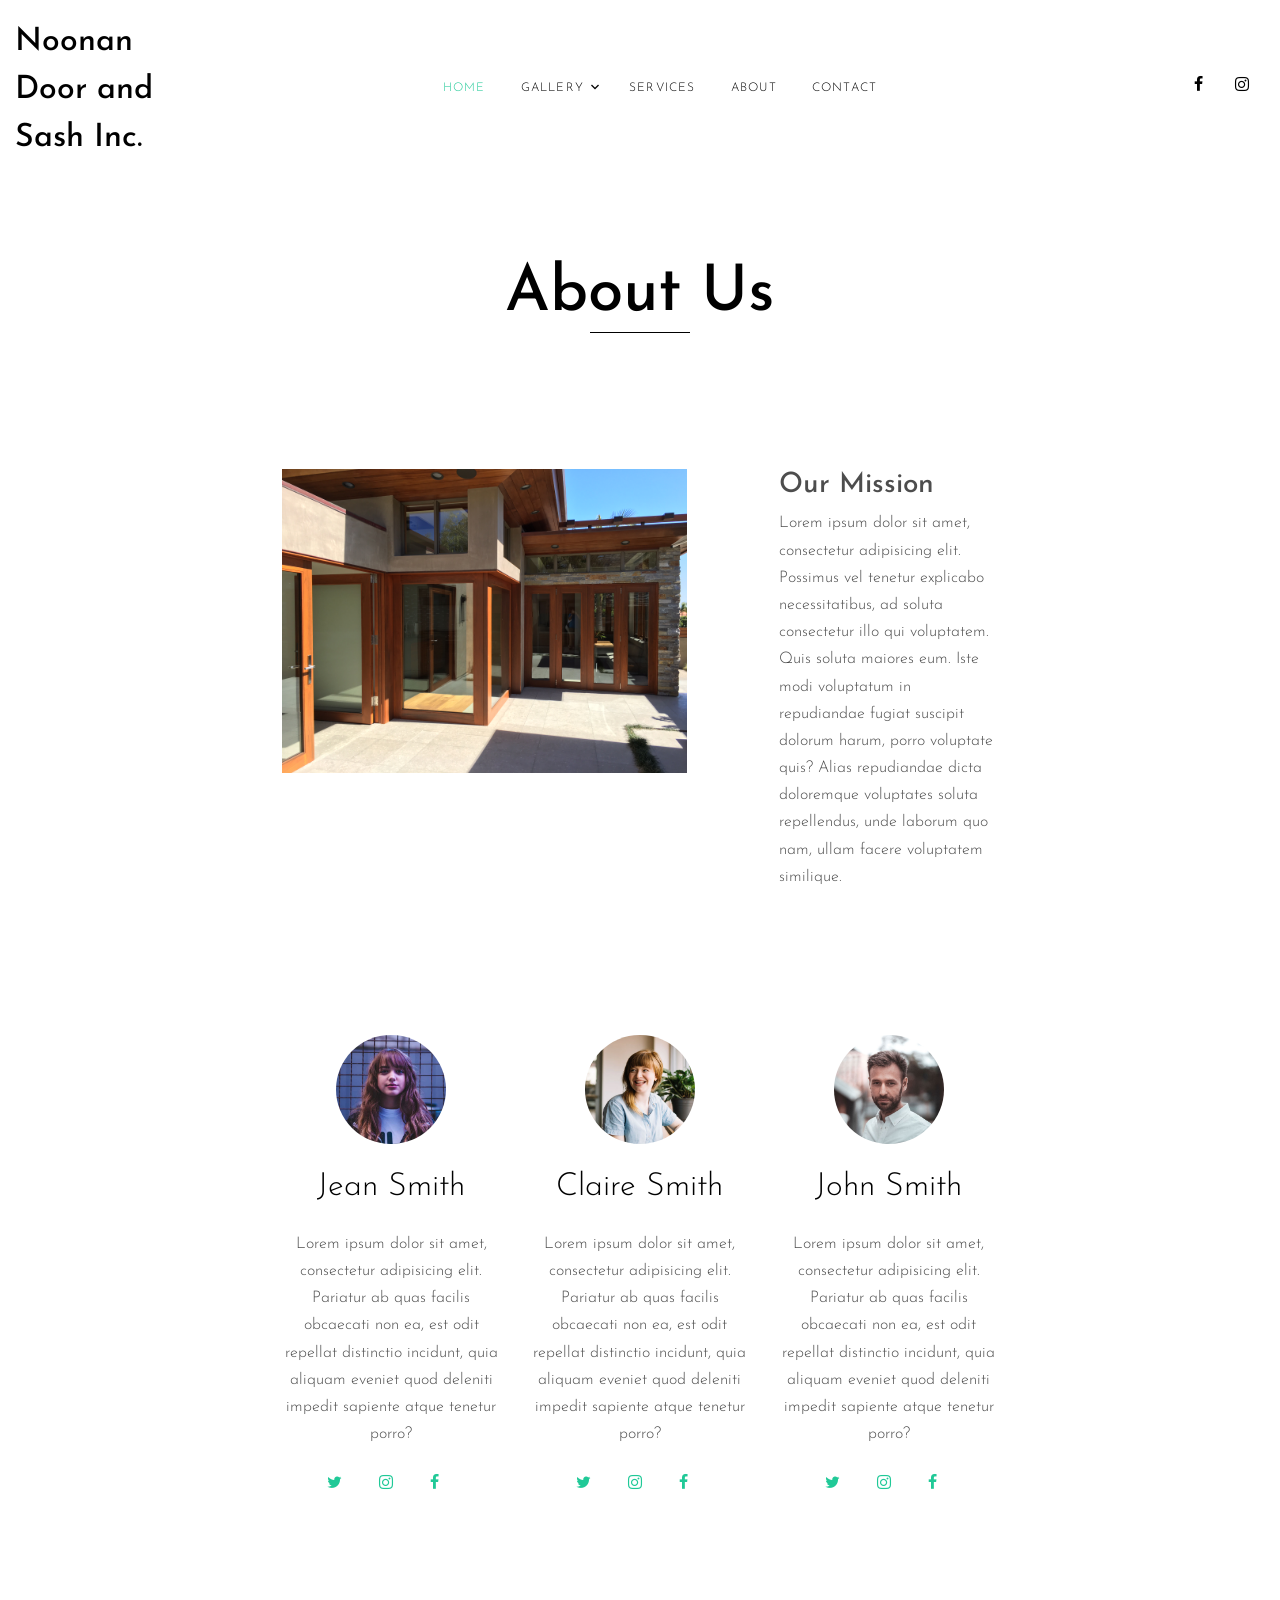
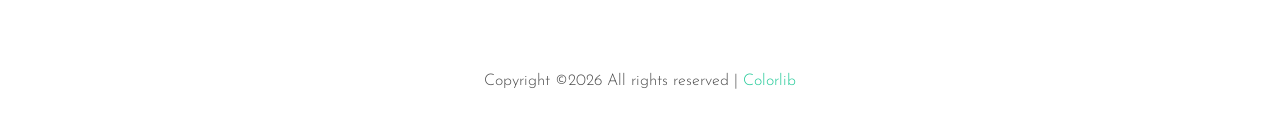
==== commit ba667beb: "Update all files" ====
--- a/about.html
+++ b/about.html
@@ -43,41 +43,30 @@
 
 
 
-    <header class="site-navbar py-3 border-bottom" role="banner">
+    <header class="site-navbar py-3" role="banner">
 
       <div class="container-fluid">
         <div class="row align-items-center">
           
           <div class="col-6 col-xl-2" data-aos="fade-down">
-            <h1 class="mb-0"><a href="index.html" class="text-black h2 mb-0">Photon</a></h1>
+            <h1 class="mb-0"><a href="index.html" class="text-black h2 mb-0">Noonan Door and Sash Inc.</a></h1>
           </div>
           <div class="col-10 col-md-8 d-none d-xl-block" data-aos="fade-down">
             <nav class="site-navigation position-relative text-right text-lg-center" role="navigation">
 
               <ul class="site-menu js-clone-nav mx-auto d-none d-lg-block">
-                <li><a href="index.html">Home</a></li>
+                <li class="active"><a href="index.html">Home</a></li>
                 <li class="has-children">
                   <a href="single.html">Gallery</a>
                   <ul class="dropdown">
-                    <li><a href="#">Nature</a></li>
-                    <li><a href="#">Portrait</a></li>
-                    <li><a href="#">People</a></li>
-                    <li><a href="#">Architecture</a></li>
-                    <li><a href="#">Animals</a></li>
-                    <li><a href="#">Sports</a></li>
-                    <li><a href="#">Travel</a></li>
-                    <li class="has-children">
-                      <a href="#">Sub Menu</a>
-                      <ul class="dropdown">
-                        <li><a href="#">Menu One</a></li>
-                        <li><a href="#">Menu Two</a></li>
-                        <li><a href="#">Menu Three</a></li>
-                      </ul>
-                    </li>
+                    <li><a href="#">Doors</a></li>
+                    <li><a href="#">Windows</a></li>
+                    <li><a href="#">Kitchens</a></li>
+                    <li><a href="#">And More</a></li>
                   </ul>
                 </li>
                 <li><a href="services.html">Services</a></li>
-                <li class="active"><a href="about.html">About</a></li>
+                <li><a href="about.html">About</a></li>
                 <li><a href="contact.html">Contact</a></li>
               </ul>
             </nav>
@@ -87,16 +76,10 @@
             <div class="d-none d-xl-inline-block">
               <ul class="site-menu js-clone-nav ml-auto list-unstyled d-flex text-right mb-0" data-class="social">
                 <li>
-                  <a href="#" class="pl-0 pr-3"><span class="icon-facebook"></span></a>
+                  <a href="https://www.facebook.com/ndswoodworking/" class="pl-0 pr-3"><span class="icon-facebook"></span></a>
                 </li>
                 <li>
-                  <a href="#" class="pl-3 pr-3"><span class="icon-twitter"></span></a>
-                </li>
-                <li>
-                  <a href="#" class="pl-3 pr-3"><span class="icon-instagram"></span></a>
-                </li>
-                <li>
-                  <a href="#" class="pl-3 pr-3"><span class="icon-youtube-play"></span></a>
+                  <a href="https://www.instagram.com/ndswoodworking/" class="pl-3 pr-3"><span class="icon-instagram"></span></a>
                 </li>
               </ul>
             </div>
@@ -176,7 +159,7 @@
     <div class="container-fluid text-center">
       <p>
       <!-- Link back to Colorlib can't be removed. Template is licensed under CC BY 3.0. -->
-      Copyright &copy;<script data-cfasync="false" src="/cdn-cgi/scripts/5c5dd728/cloudflare-static/email-decode.min.js"></script><script>document.write(new Date().getFullYear());</script> All rights reserved | This template is made with <i class="icon-heart-o" aria-hidden="true"></i> by <a href="https://colorlib.com" target="_blank" >Colorlib</a>
+      Copyright &copy;<script data-cfasync="false" src="/cdn-cgi/scripts/5c5dd728/cloudflare-static/email-decode.min.js"></script><script>document.write(new Date().getFullYear());</script> All rights reserved | <a href="https://colorlib.com" target="_blank" >Colorlib</a>
       <!-- Link back to Colorlib can't be removed. Template is licensed under CC BY 3.0. -->
       </p>
     </div>
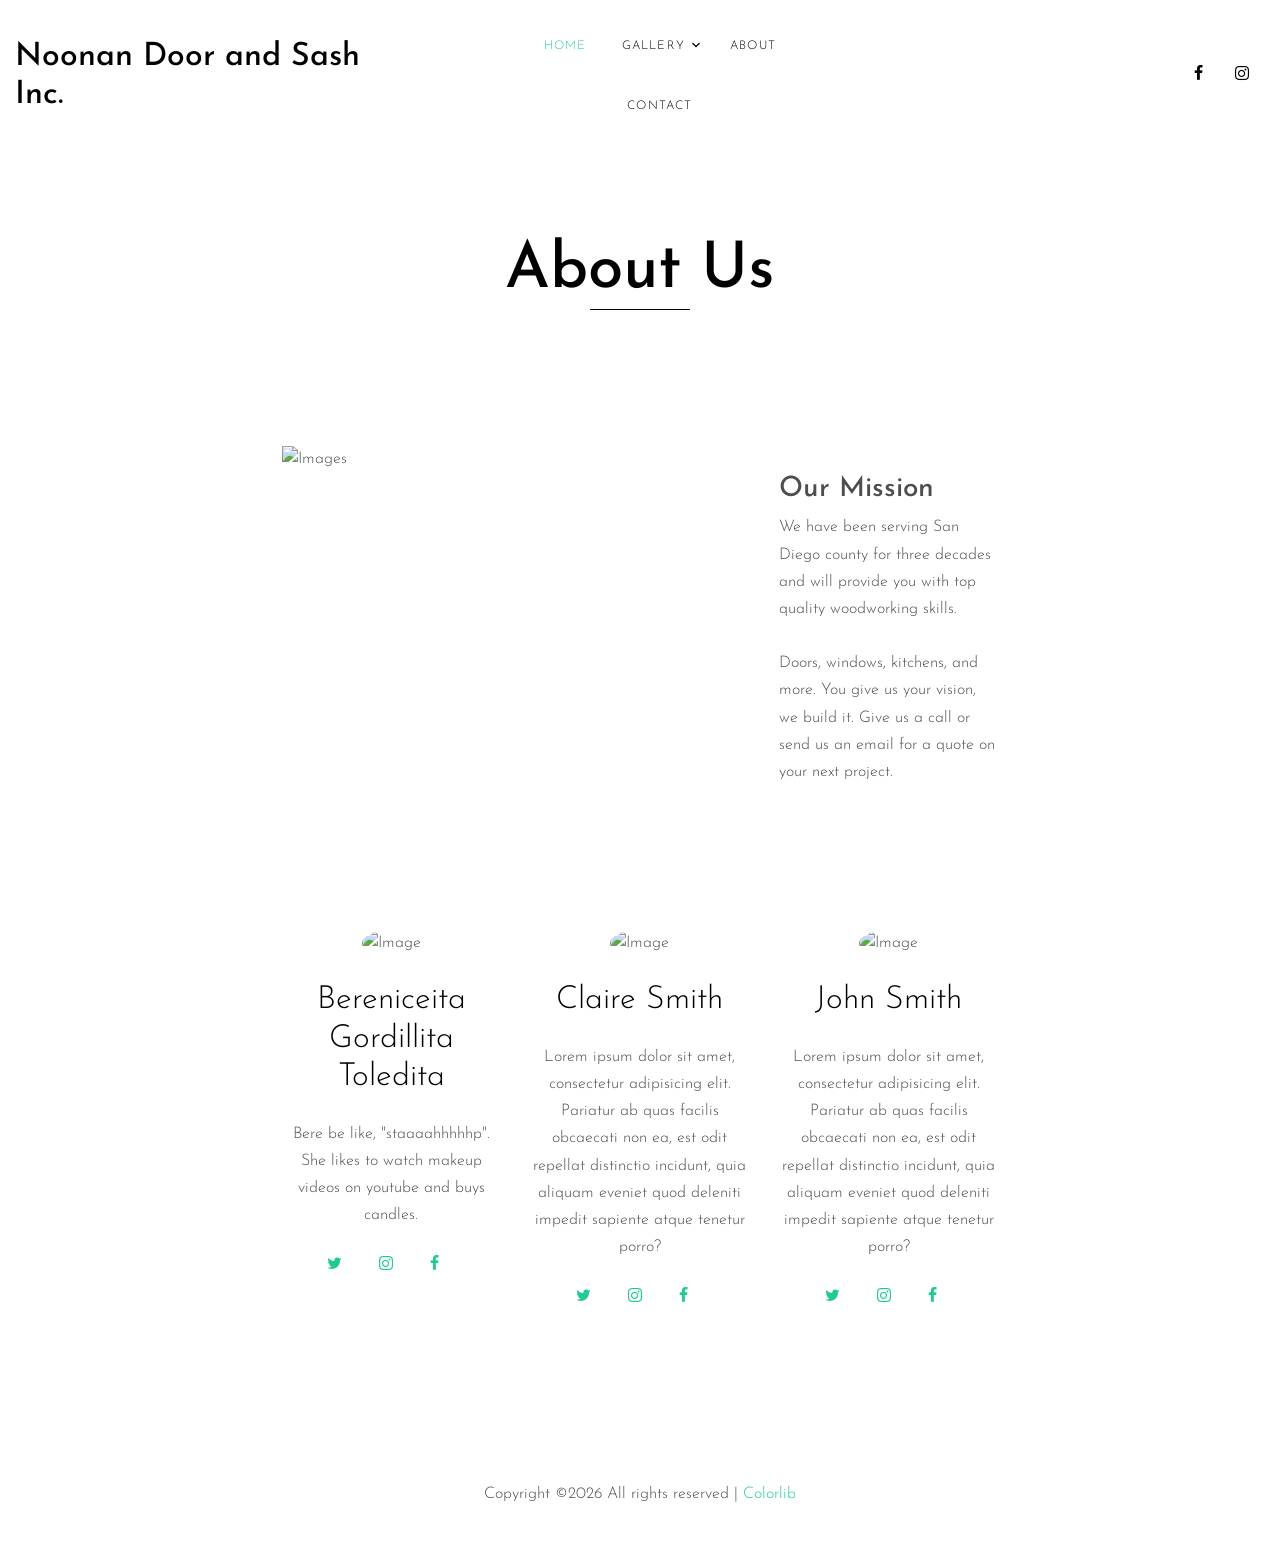
==== commit f86f7469: "Changes to copy and formatting" ====
--- a/about.html
+++ b/about.html
@@ -1,7 +1,7 @@
 <!DOCTYPE html>
 <html lang="en">
   <head>
-    <title>Photon &mdash; Colorlib Website Template</title>
+    <title>About | Noonan Door and Sash Inc.</title>
     <meta charset="utf-8">
     <meta name="viewport" content="width=device-width, initial-scale=1, shrink-to-fit=no">
 
@@ -41,38 +41,35 @@
     </div>
     
 
-
-
     <header class="site-navbar py-3" role="banner">
 
       <div class="container-fluid">
         <div class="row align-items-center">
           
-          <div class="col-6 col-xl-2" data-aos="fade-down">
-            <h1 class="mb-0"><a href="index.html" class="text-black h2 mb-0">Noonan Door and Sash Inc.</a></h1>
+          <div class="col-6 col-xl-4" data-aos="fade-down">
+            <h4 class="mb-0"><a href="index.html" class="text-black h2 mb-0">Noonan Door and Sash Inc.</a></h4>
           </div>
-          <div class="col-10 col-md-8 d-none d-xl-block" data-aos="fade-down">
+            
+          <div class="col-10 col-md-4 d-none d-xl-block" data-aos="fade-down">
             <nav class="site-navigation position-relative text-right text-lg-center" role="navigation">
-
               <ul class="site-menu js-clone-nav mx-auto d-none d-lg-block">
                 <li class="active"><a href="index.html">Home</a></li>
                 <li class="has-children">
-                  <a href="single.html">Gallery</a>
+                  <a href="#">Gallery</a>
                   <ul class="dropdown">
-                    <li><a href="#">Doors</a></li>
-                    <li><a href="#">Windows</a></li>
-                    <li><a href="#">Kitchens</a></li>
-                    <li><a href="#">And More</a></li>
+                    <li><a href="windows.html">Windows</a></li>
+                    <li><a href="doors.html">Doors</a></li>
+                    <li><a href="kitchens.html">Kitchens</a></li>
+                    <li><a href="more.html">And More</a></li>
                   </ul>
                 </li>
-                <li><a href="services.html">Services</a></li>
                 <li><a href="about.html">About</a></li>
                 <li><a href="contact.html">Contact</a></li>
               </ul>
             </nav>
           </div>
 
-          <div class="col-6 col-xl-2 text-right" data-aos="fade-down">
+          <div class="col-6 col-xl-4 text-right" data-aos="fade-down">
             <div class="d-none d-xl-inline-block">
               <ul class="site-menu js-clone-nav ml-auto list-unstyled d-flex text-right mb-0" data-class="social">
                 <li>
@@ -84,8 +81,9 @@
               </ul>
             </div>
 
-            <div class="d-inline-block d-xl-none ml-md-0 mr-auto py-3" style="position: relative; top: 3px;"><a href="#" class="site-menu-toggle js-menu-toggle text-black"><span class="icon-menu h3"></span></a></div>
-
+            <div class="d-inline-block d-xl-none ml-md-0 mr-auto py-3" style="position: relative; top: 3px;">
+                <a href="#" class="site-menu-toggle js-menu-toggle text-black"><span class="icon-menu h3"></span></a>
+            </div>
           </div>
 
         </div>
@@ -93,82 +91,79 @@
       
     </header>
 
+    
+    <div class=""  data-aos="fade">
+      <div class="container-fluid">
+
+        <div class="row justify-content-center">
+          <div class="col-md-7">
+            <div class="row mb-5 site-section">
+              <div class="col-12 ">
+                <h2 class="site-section-heading text-center">About Us</h2>
+              </div>
+            </div>
+
+            <div class="row mb-5">
+              <div class="col-md-7">
+                <img src="images/img_1.jpg" alt="Images" class="img-fluid">
+              </div>
+              <div class="col-md-4 ml-auto">
+                <br>
+                <h3>Our Mission</h3>
+                <p>We have been serving San Diego county for three decades and will provide you with top quality woodworking skills.<br><br>Doors, windows, kitchens, and more. You give us your vision, we build it. Give us a call or send us an email for a quote on your next project.</p>
+              </div>
+            </div>
 
 
-  <div class=""  data-aos="fade">
-    <div class="container-fluid">
-      
-      <div class="row justify-content-center">
-        <div class="col-md-7">
-          <div class="row mb-5 site-section">
-            <div class="col-12 ">
-              <h2 class="site-section-heading text-center">About Us</h2>
+            <div class="row site-section">
+              <div class="col-md-6 col-lg-6 col-xl-4 text-center mb-5">
+                <img src="images/people/bere_1.jpg" alt="Image" class="img-fluid w-50 rounded-circle mb-4">
+                <h2 class="text-black font-weight-light mb-4">Bereniceita Gordillita Toledita</h2>
+                <p class="mb-4">Bere be like, "staaaahhhhhp". She likes to watch makeup videos on youtube and buys candles.</p>
+                <p>
+                  <a href="#" class="pl-0 pr-3"><span class="icon-twitter"></span></a>
+                  <a href="#" class="pl-3 pr-3"><span class="icon-instagram"></span></a>
+                  <a href="#" class="pl-3 pr-3"><span class="icon-facebook"></span></a>
+                </p>
+              </div>
+              <div class="col-md-6 col-lg-6 col-xl-4 text-center mb-5">
+                <img src="images/people/person_2.jpg" alt="Image" class="img-fluid w-50 rounded-circle mb-4">
+                <h2 class="text-black font-weight-light mb-4">Claire Smith</h2>
+                <p class="mb-4">Lorem ipsum dolor sit amet, consectetur adipisicing elit. Pariatur ab quas facilis obcaecati non ea, est odit repellat distinctio incidunt, quia aliquam eveniet quod deleniti impedit sapiente atque tenetur porro?</p>
+                <p>
+                  <a href="#" class="pl-0 pr-3"><span class="icon-twitter"></span></a>
+                  <a href="#" class="pl-3 pr-3"><span class="icon-instagram"></span></a>
+                  <a href="#" class="pl-3 pr-3"><span class="icon-facebook"></span></a>
+                </p>
+              </div>
+              <div class="col-md-6 col-lg-6 col-xl-4 text-center mb-5">
+                <img src="images/people/person_4.jpg" alt="Image" class="img-fluid w-50 rounded-circle mb-4">
+                <h2 class="text-black font-weight-light mb-4">John Smith</h2>
+                <p class="mb-4">Lorem ipsum dolor sit amet, consectetur adipisicing elit. Pariatur ab quas facilis obcaecati non ea, est odit repellat distinctio incidunt, quia aliquam eveniet quod deleniti impedit sapiente atque tenetur porro?</p>
+                <p>
+                  <a href="#" class="pl-0 pr-3"><span class="icon-twitter"></span></a>
+                  <a href="#" class="pl-3 pr-3"><span class="icon-instagram"></span></a>
+                  <a href="#" class="pl-3 pr-3"><span class="icon-facebook"></span></a>
+                </p>
+              </div>
             </div>
           </div>
 
-          <div class="row mb-5">
-            <div class="col-md-7">
-              <img src="images/img_2.jpg" alt="Images" class="img-fluid">
-            </div>
-            <div class="col-md-4 ml-auto">
-              <h3>Our Mission</h3>
-              <p>Lorem ipsum dolor sit amet, consectetur adipisicing elit. Possimus vel tenetur explicabo necessitatibus, ad soluta consectetur illo qui voluptatem. Quis soluta maiores eum. Iste modi voluptatum in repudiandae fugiat suscipit dolorum harum, porro voluptate quis? Alias repudiandae dicta doloremque voluptates soluta repellendus, unde laborum quo nam, ullam facere voluptatem similique.</p>
-            </div>
-          </div>
-
-         
-          <div class="row site-section">
-            <div class="col-md-6 col-lg-6 col-xl-4 text-center mb-5">
-              <img src="images/person_1.jpg" alt="Image" class="img-fluid w-50 rounded-circle mb-4">
-              <h2 class="text-black font-weight-light mb-4">Jean Smith</h2>
-              <p class="mb-4">Lorem ipsum dolor sit amet, consectetur adipisicing elit. Pariatur ab quas facilis obcaecati non ea, est odit repellat distinctio incidunt, quia aliquam eveniet quod deleniti impedit sapiente atque tenetur porro?</p>
-              <p>
-                <a href="#" class="pl-0 pr-3"><span class="icon-twitter"></span></a>
-                <a href="#" class="pl-3 pr-3"><span class="icon-instagram"></span></a>
-                <a href="#" class="pl-3 pr-3"><span class="icon-facebook"></span></a>
-              </p>
-            </div>
-            <div class="col-md-6 col-lg-6 col-xl-4 text-center mb-5">
-              <img src="images/person_2.jpg" alt="Image" class="img-fluid w-50 rounded-circle mb-4">
-              <h2 class="text-black font-weight-light mb-4">Claire Smith</h2>
-              <p class="mb-4">Lorem ipsum dolor sit amet, consectetur adipisicing elit. Pariatur ab quas facilis obcaecati non ea, est odit repellat distinctio incidunt, quia aliquam eveniet quod deleniti impedit sapiente atque tenetur porro?</p>
-              <p>
-                <a href="#" class="pl-0 pr-3"><span class="icon-twitter"></span></a>
-                <a href="#" class="pl-3 pr-3"><span class="icon-instagram"></span></a>
-                <a href="#" class="pl-3 pr-3"><span class="icon-facebook"></span></a>
-              </p>
-            </div>
-            <div class="col-md-6 col-lg-6 col-xl-4 text-center mb-5">
-              <img src="images/person_4.jpg" alt="Image" class="img-fluid w-50 rounded-circle mb-4">
-              <h2 class="text-black font-weight-light mb-4">John Smith</h2>
-              <p class="mb-4">Lorem ipsum dolor sit amet, consectetur adipisicing elit. Pariatur ab quas facilis obcaecati non ea, est odit repellat distinctio incidunt, quia aliquam eveniet quod deleniti impedit sapiente atque tenetur porro?</p>
-              <p>
-                <a href="#" class="pl-0 pr-3"><span class="icon-twitter"></span></a>
-                <a href="#" class="pl-3 pr-3"><span class="icon-instagram"></span></a>
-                <a href="#" class="pl-3 pr-3"><span class="icon-facebook"></span></a>
-              </p>
-            </div>
-          </div>
         </div>
-    
       </div>
     </div>
-  </div>
-
-  <div class="footer py-4">
-    <div class="container-fluid text-center">
-      <p>
-      <!-- Link back to Colorlib can't be removed. Template is licensed under CC BY 3.0. -->
-      Copyright &copy;<script data-cfasync="false" src="/cdn-cgi/scripts/5c5dd728/cloudflare-static/email-decode.min.js"></script><script>document.write(new Date().getFullYear());</script> All rights reserved | <a href="https://colorlib.com" target="_blank" >Colorlib</a>
-      <!-- Link back to Colorlib can't be removed. Template is licensed under CC BY 3.0. -->
-      </p>
-    </div>
-  </div>
 
     
+    <div class="footer py-4">
+      <div class="container-fluid text-center">
+        <p>
+        <!-- Link back to Colorlib can't be removed. Template is licensed under CC BY 3.0. -->
+        Copyright &copy;<script data-cfasync="false" src="/cdn-cgi/scripts/5c5dd728/cloudflare-static/email-decode.min.js"></script><script>document.write(new Date().getFullYear());</script> All rights reserved | <a href="https://colorlib.com" target="_blank" >Colorlib</a>
+        <!-- Link back to Colorlib can't be removed. Template is licensed under CC BY 3.0. -->
+        </p>
+      </div>
+    </div>
 
-    
-    
   </div>
 
   <script src="js/jquery-3.3.1.min.js"></script>
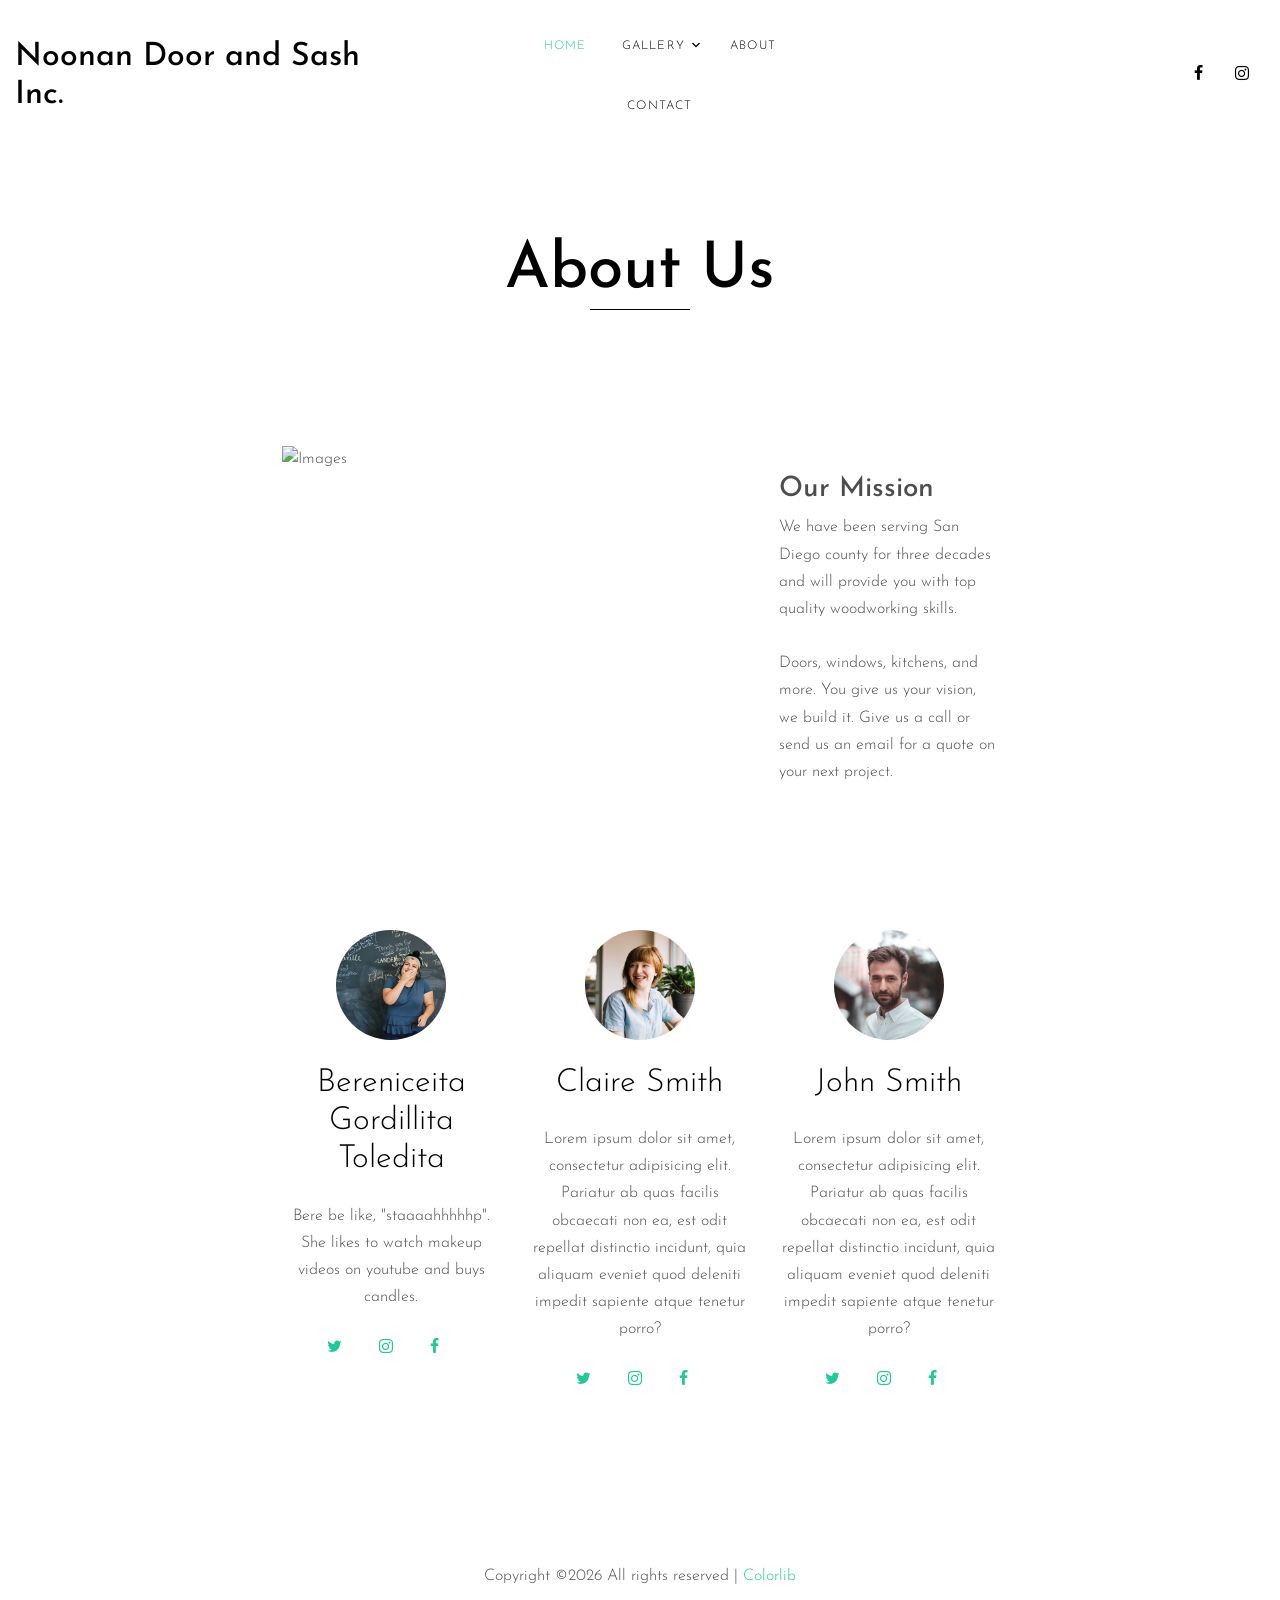
==== commit 11b665b4: "Fix img ref in about.html" ====
--- a/about.html
+++ b/about.html
@@ -105,7 +105,7 @@
 
             <div class="row mb-5">
               <div class="col-md-7">
-                <img src="images/img_1.jpg" alt="Images" class="img-fluid">
+                <img src="images/homepage/img_1.jpg" alt="Images" class="img-fluid">
               </div>
               <div class="col-md-4 ml-auto">
                 <br>
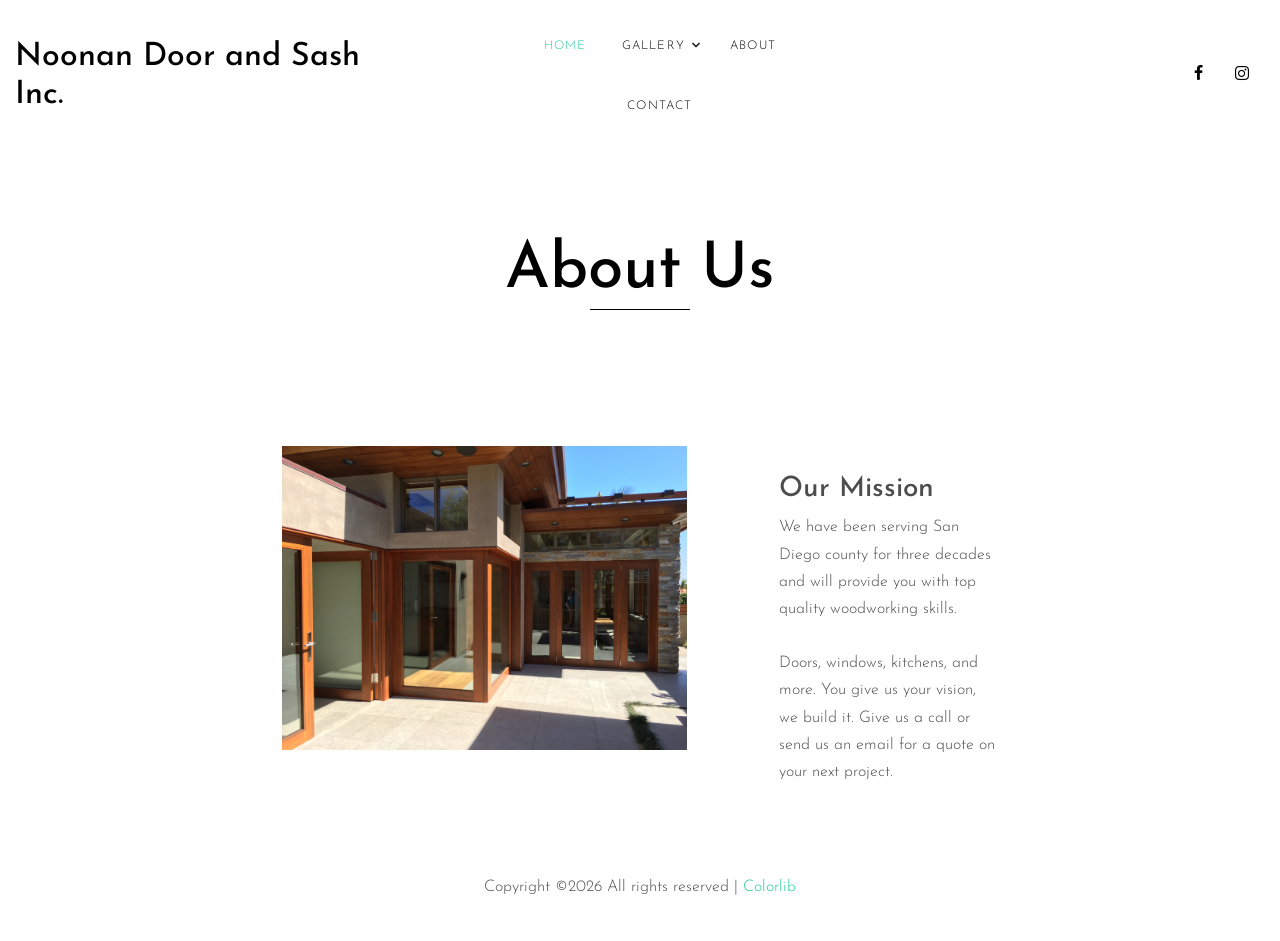
==== commit eeb73a7d: "Remove section in about.html" ====
--- a/about.html
+++ b/about.html
@@ -115,6 +115,7 @@
             </div>
 
 
+<!--
             <div class="row site-section">
               <div class="col-md-6 col-lg-6 col-xl-4 text-center mb-5">
                 <img src="images/people/bere_1.jpg" alt="Image" class="img-fluid w-50 rounded-circle mb-4">
@@ -147,6 +148,7 @@
                 </p>
               </div>
             </div>
+-->
           </div>
 
         </div>
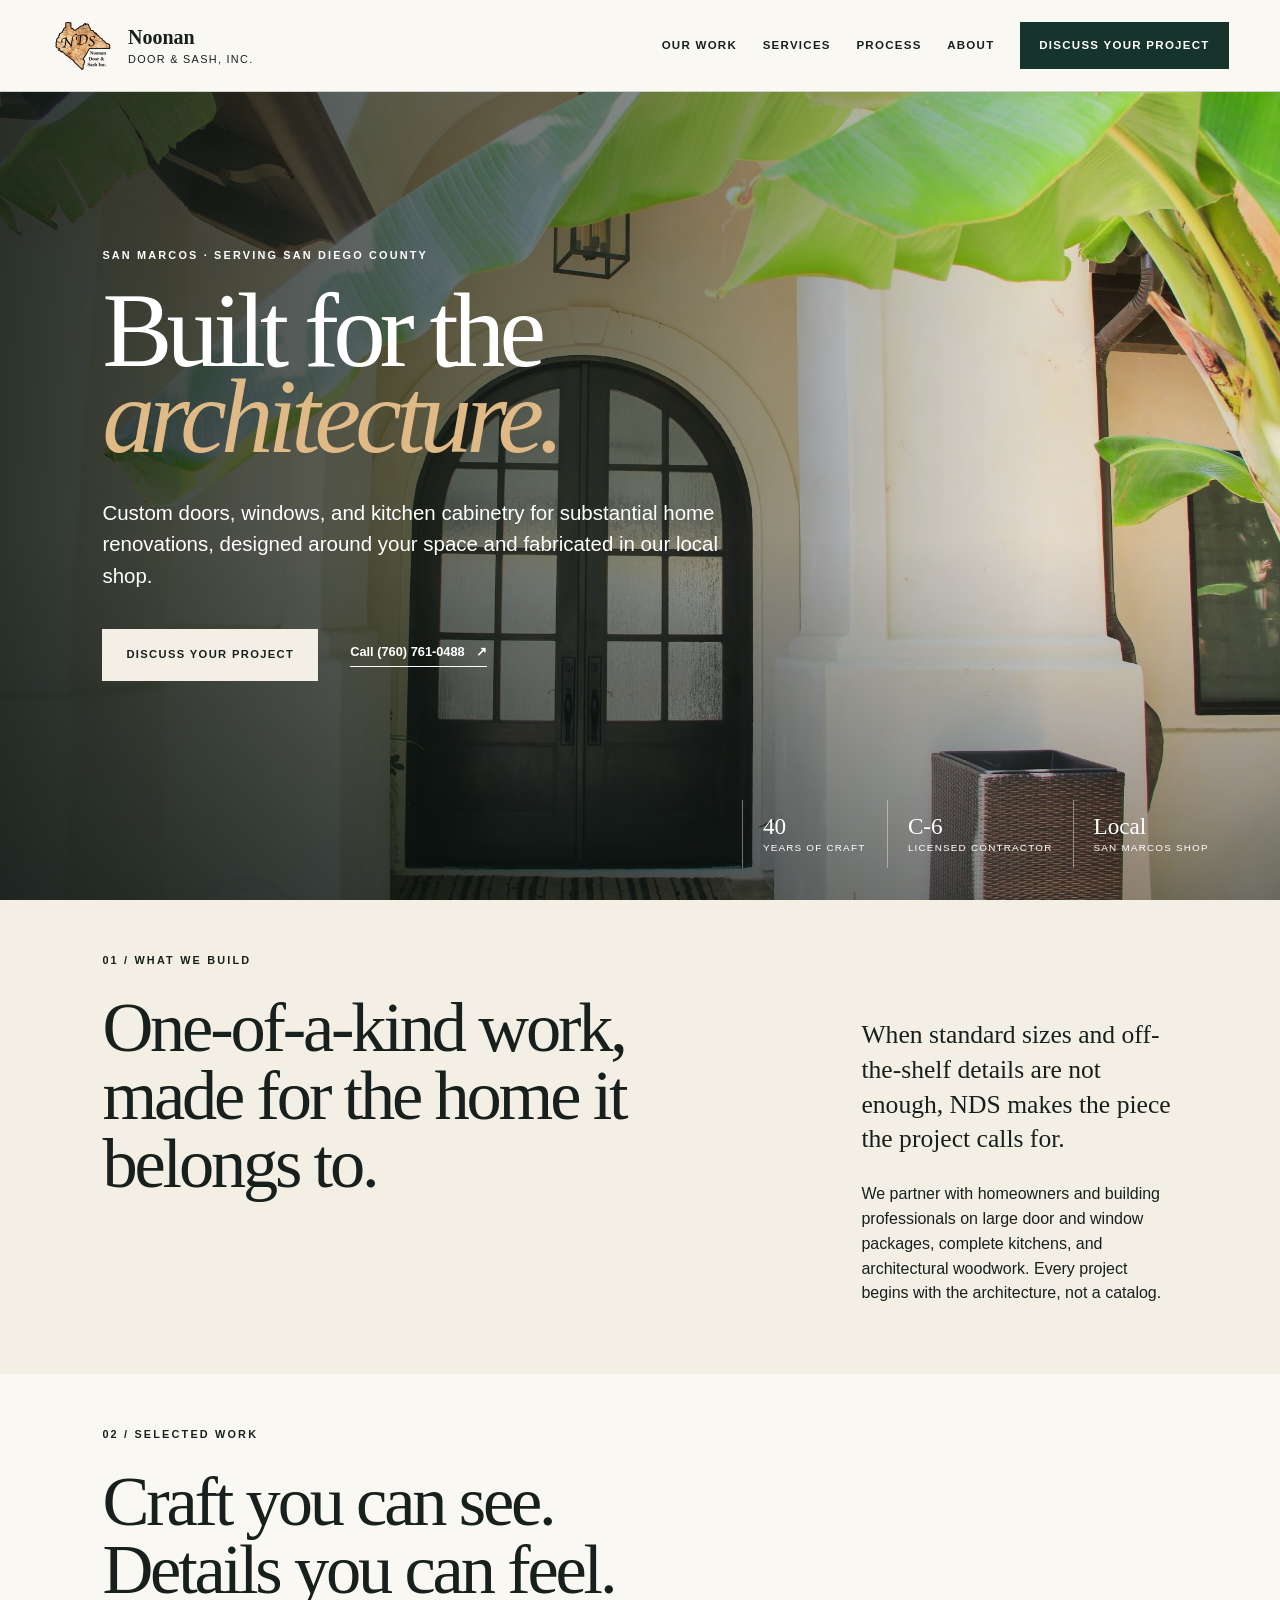
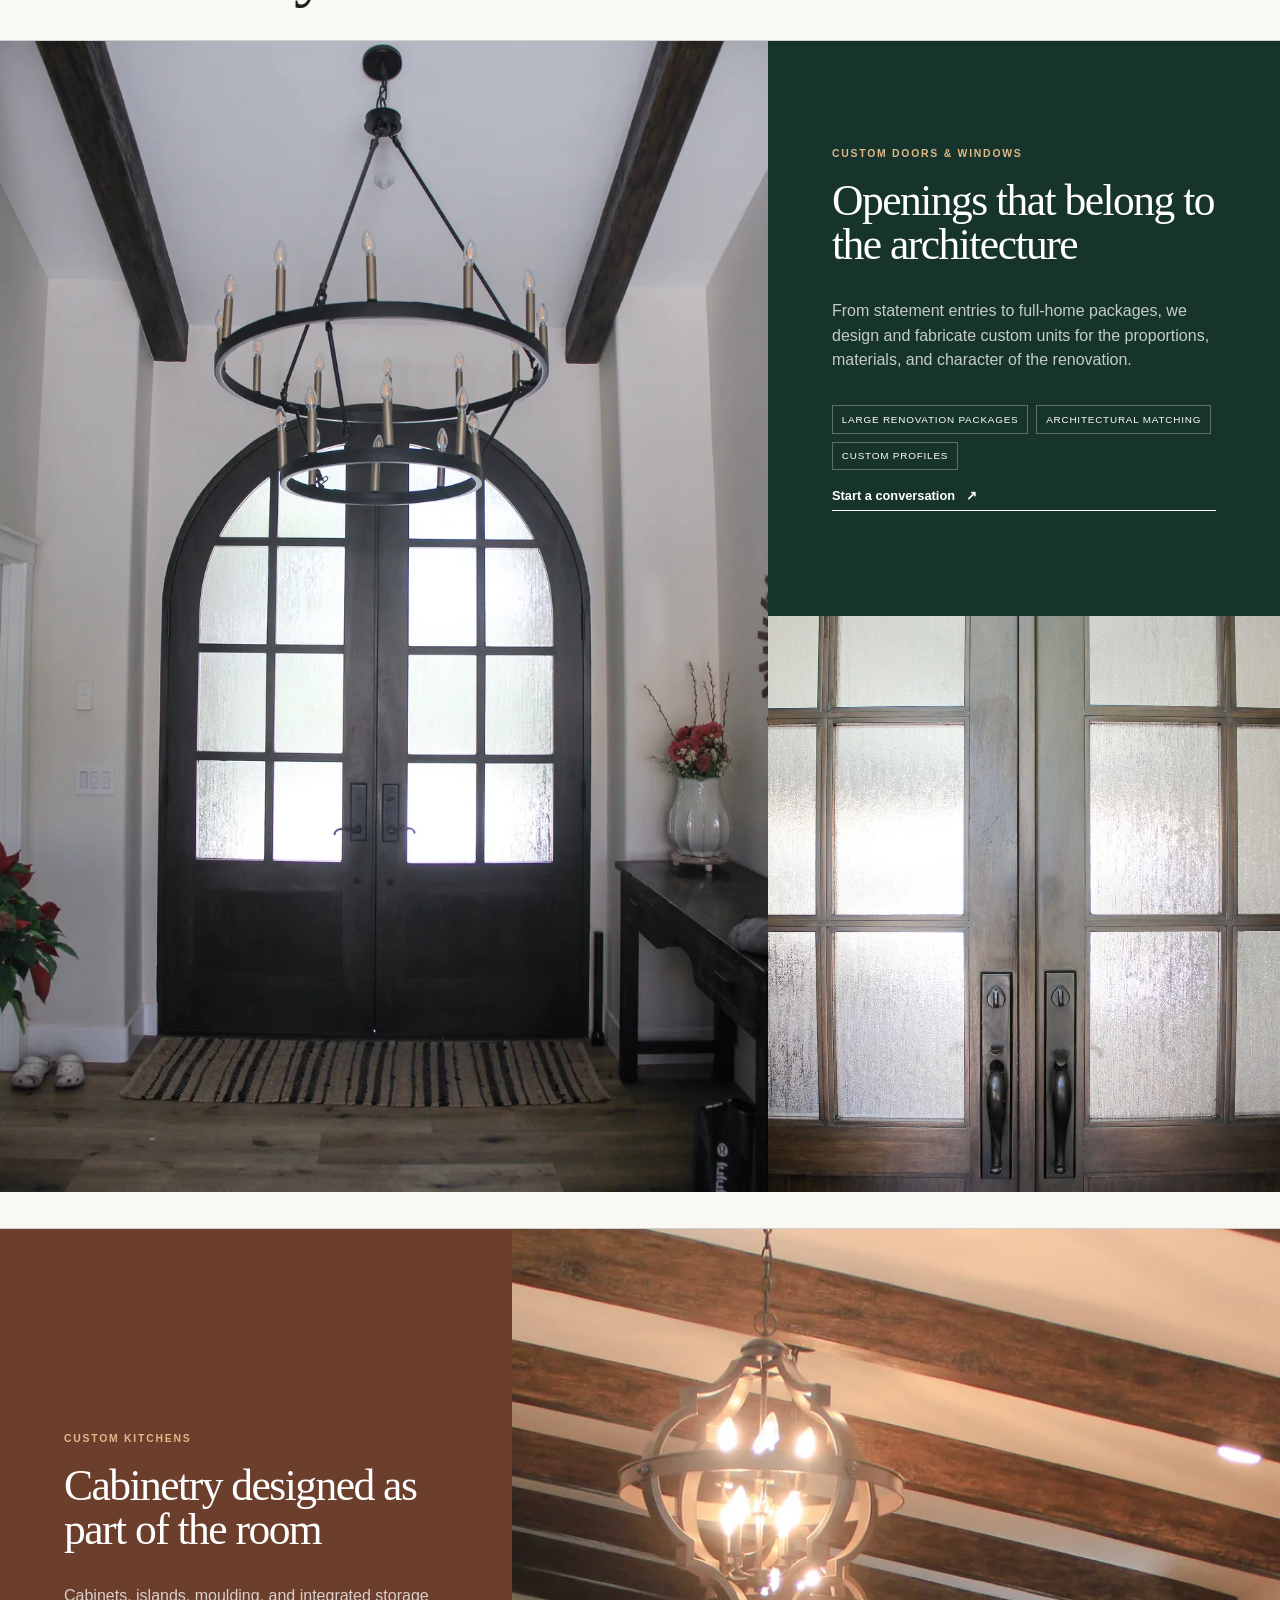
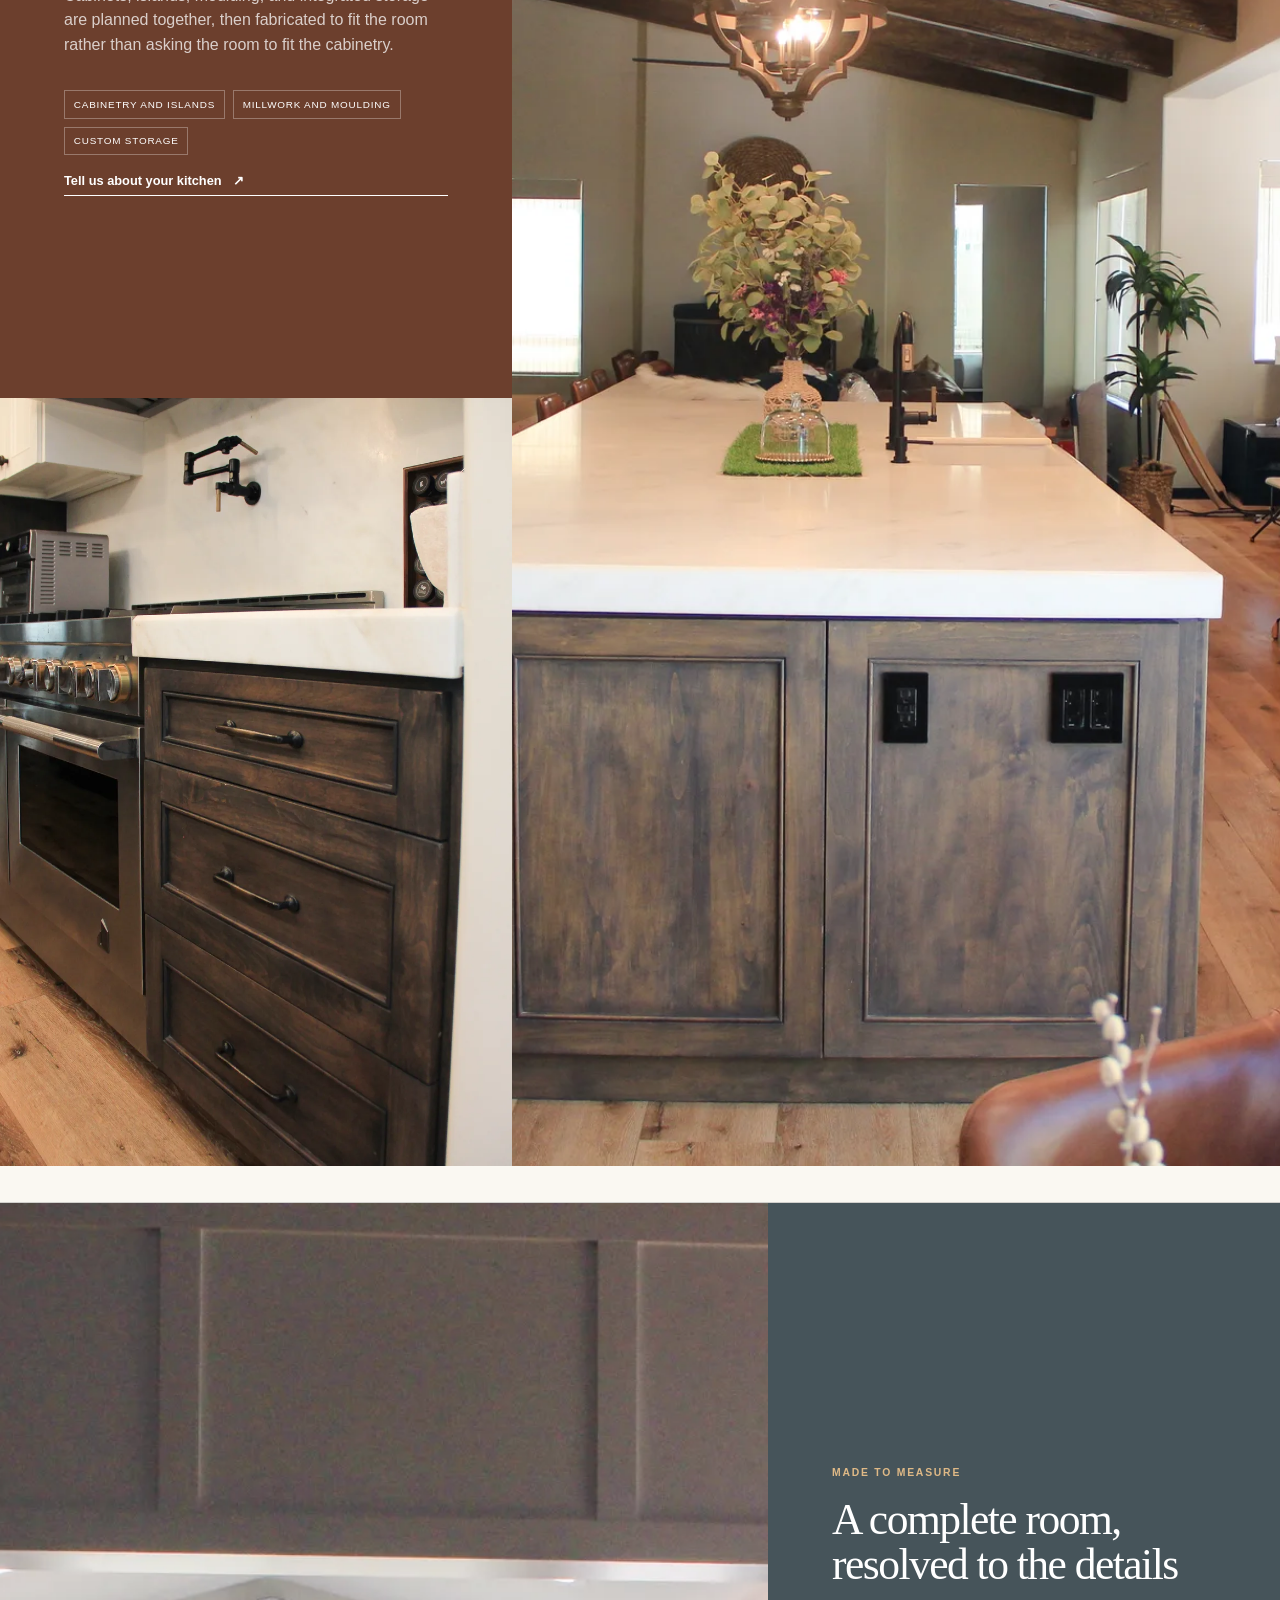
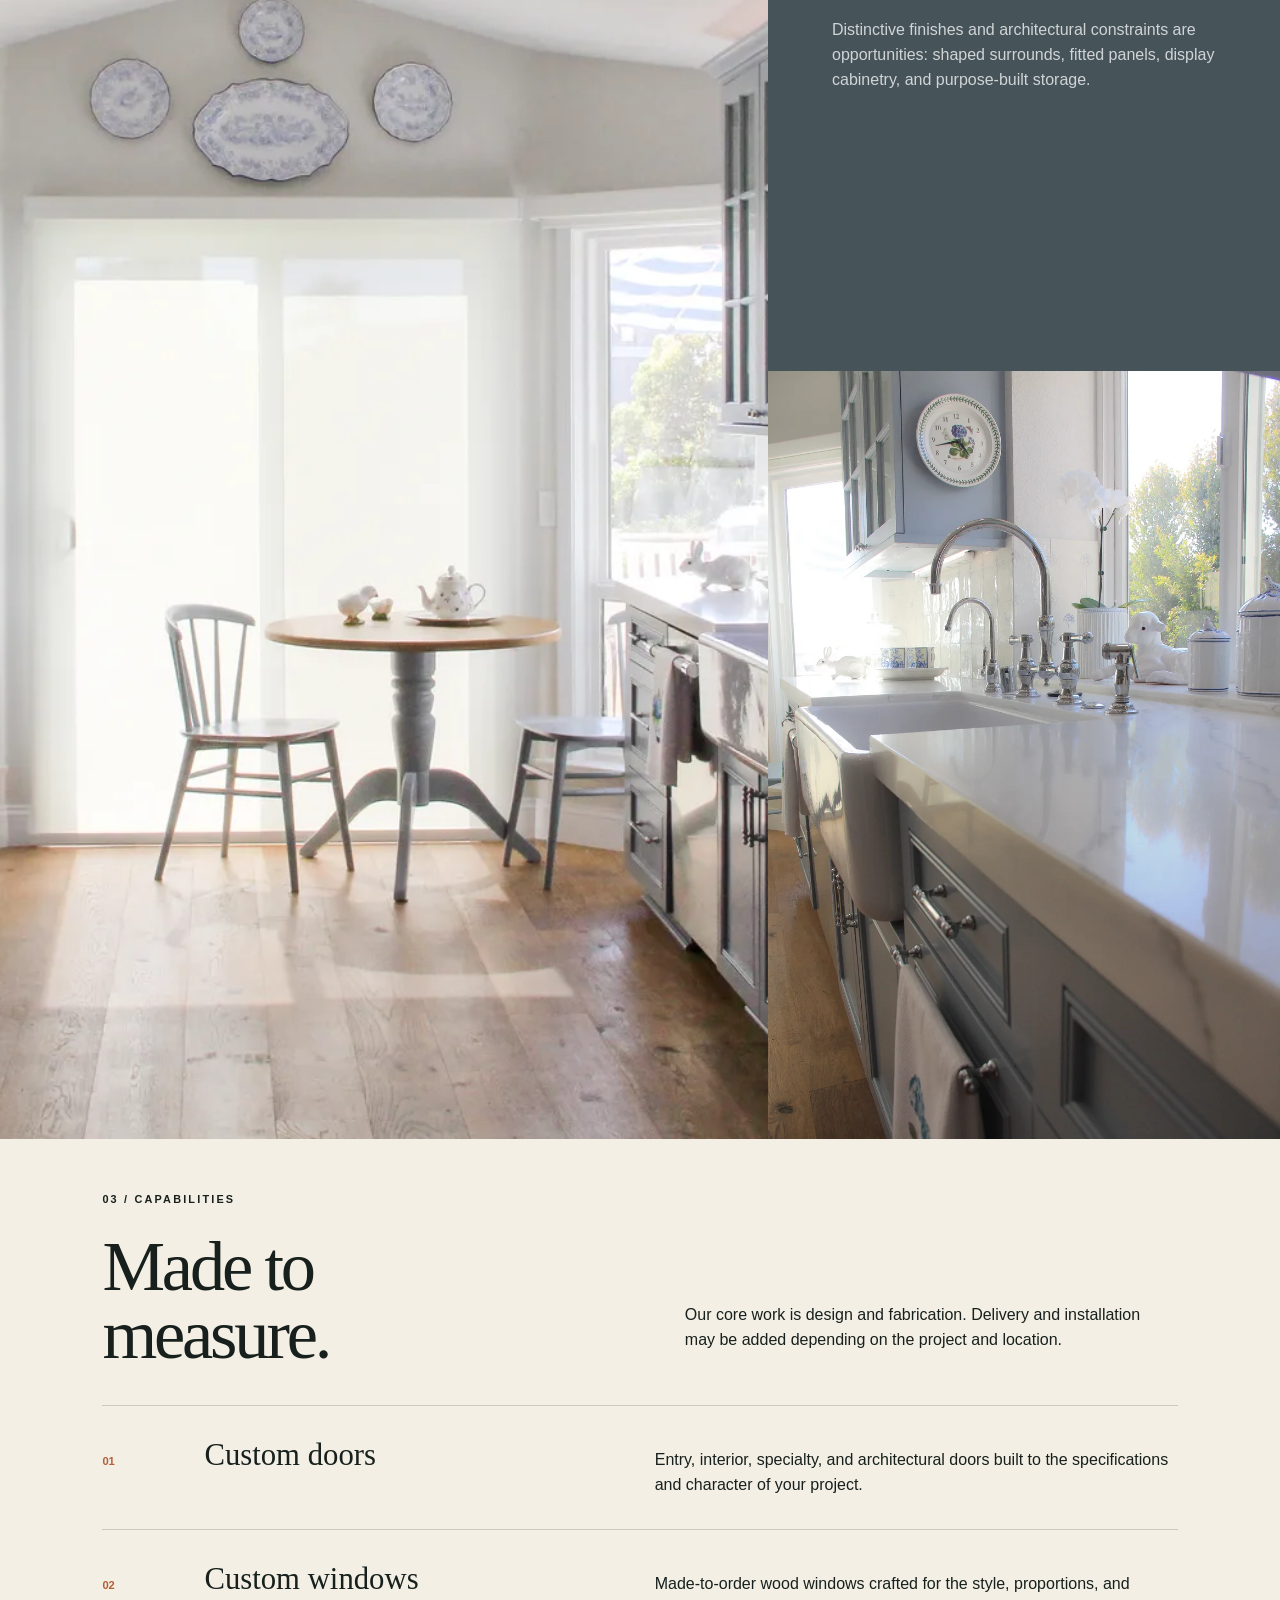
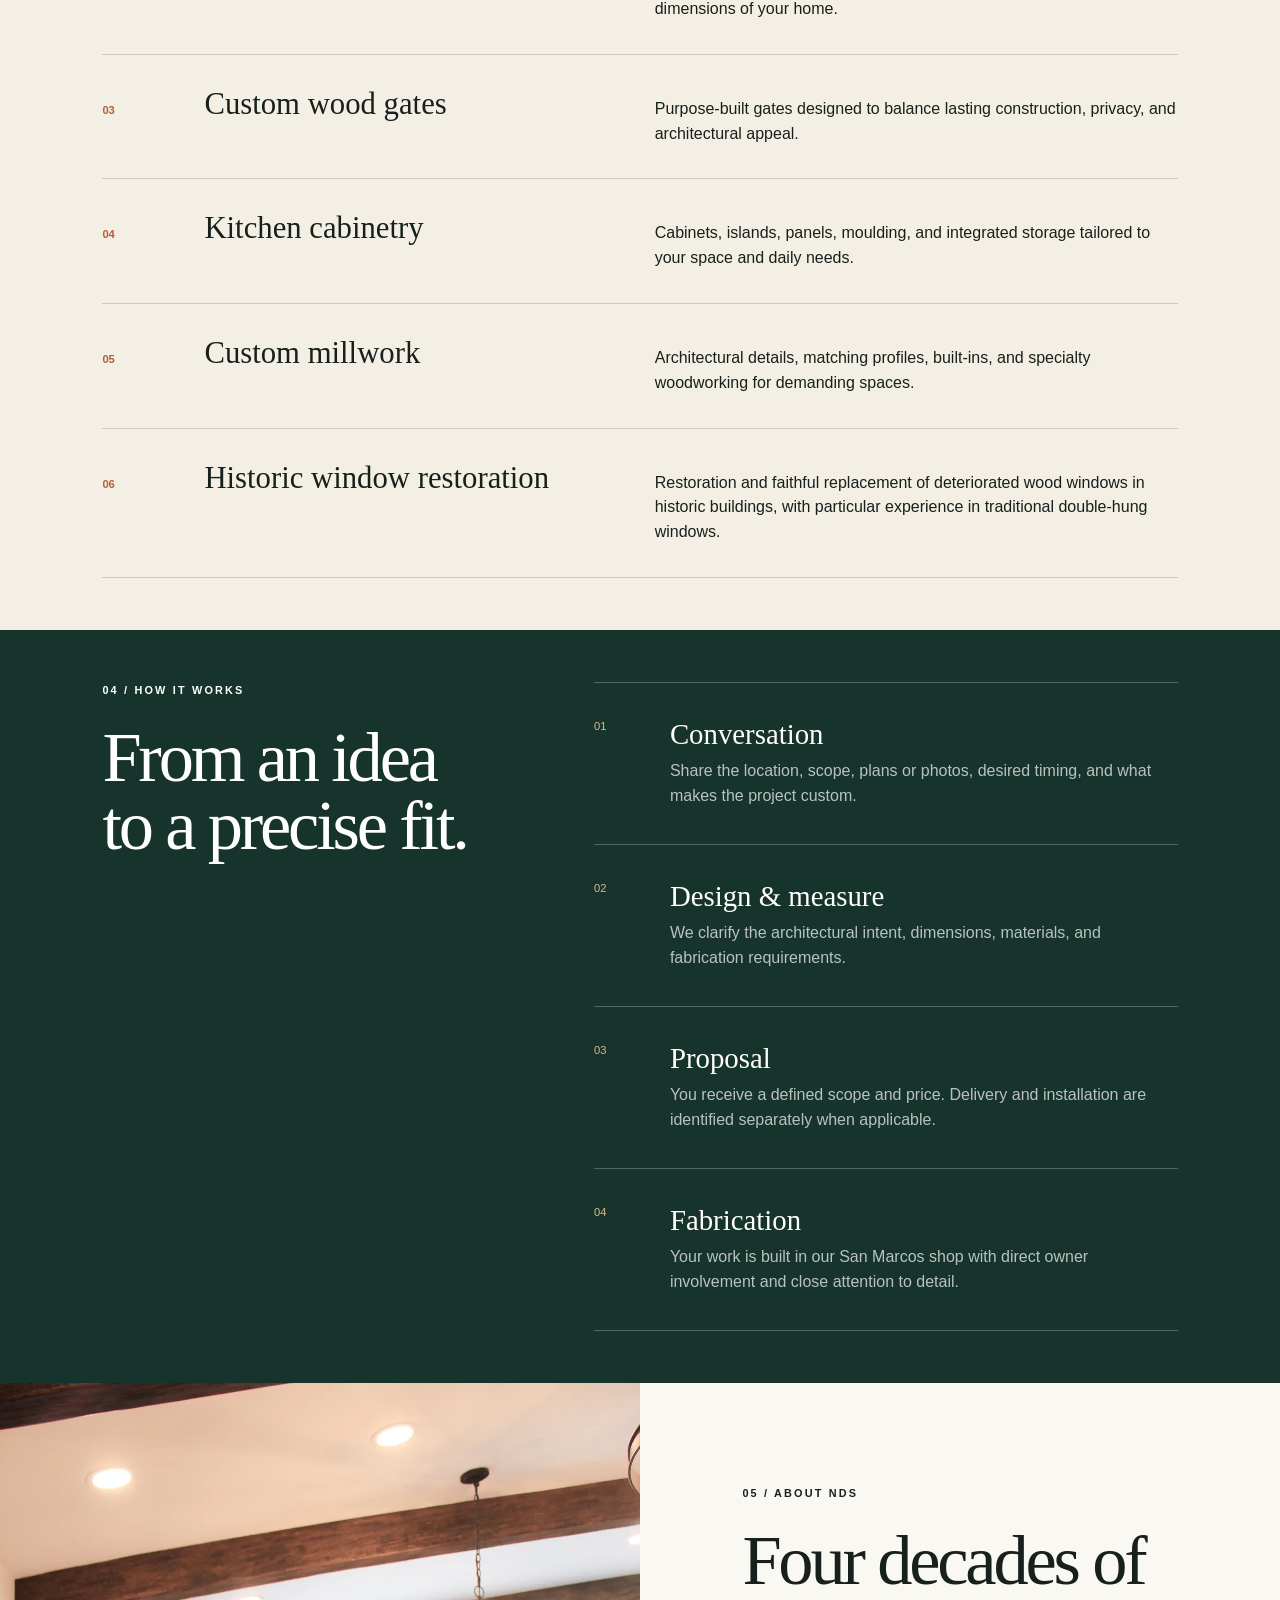
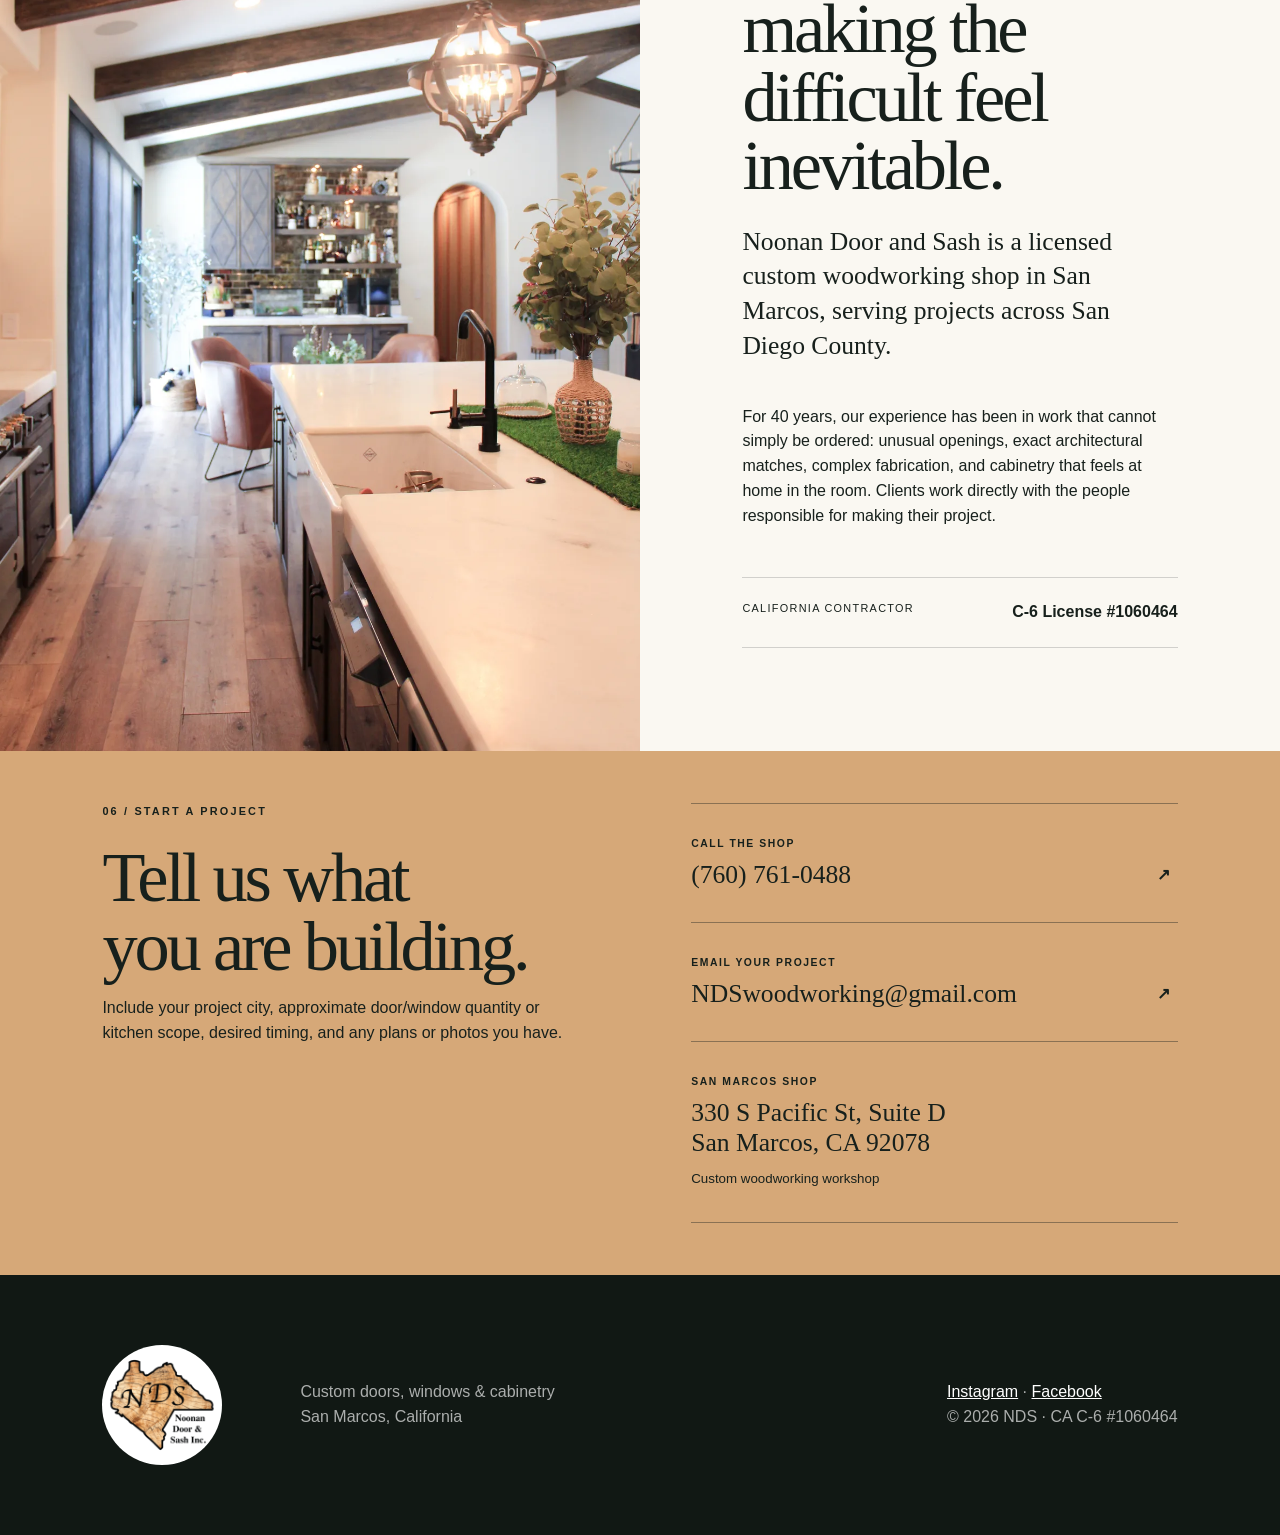
==== commit 72839df5: "Redirect legacy pages and optimize web logo" ====
--- a/about.html
+++ b/about.html
@@ -1,197 +1 @@
-<!DOCTYPE html>
-<html lang="en">
-  <head>
-    <title>About | Noonan Door and Sash Inc.</title>
-    <meta charset="utf-8">
-    <meta name="viewport" content="width=device-width, initial-scale=1, shrink-to-fit=no">
-
-    <link href="https://fonts.googleapis.com/css?family=Josefin+Sans:300i,400,700" rel="stylesheet">
-    <link rel="stylesheet" href="fonts/icomoon/style.css">
-
-    <link rel="stylesheet" href="css/bootstrap.min.css">
-    <link rel="stylesheet" href="css/magnific-popup.css">
-    <link rel="stylesheet" href="css/jquery-ui.css">
-    <link rel="stylesheet" href="css/owl.carousel.min.css">
-    <link rel="stylesheet" href="css/owl.theme.default.min.css">
-
-    <link rel="stylesheet" href="css/lightgallery.min.css">    
-    
-    <link rel="stylesheet" href="css/bootstrap-datepicker.css">
-
-    <link rel="stylesheet" href="fonts/flaticon/font/flaticon.css">
-    
-    <link rel="stylesheet" href="css/swiper.css">
-
-    <link rel="stylesheet" href="css/aos.css">
-
-    <link rel="stylesheet" href="css/style.css">
-    
-  </head>
-  <body>
-  
-  <div class="site-wrap">
-
-    <div class="site-mobile-menu">
-      <div class="site-mobile-menu-header">
-        <div class="site-mobile-menu-close mt-3">
-          <span class="icon-close2 js-menu-toggle"></span>
-        </div>
-      </div>
-      <div class="site-mobile-menu-body"></div>
-    </div>
-    
-
-    <header class="site-navbar py-3" role="banner">
-
-      <div class="container-fluid">
-        <div class="row align-items-center">
-          
-          <div class="col-6 col-xl-4" data-aos="fade-down">
-            <h4 class="mb-0"><a href="index.html" class="text-black h2 mb-0">Noonan Door and Sash Inc.</a></h4>
-          </div>
-            
-          <div class="col-10 col-md-4 d-none d-xl-block" data-aos="fade-down">
-            <nav class="site-navigation position-relative text-right text-lg-center" role="navigation">
-              <ul class="site-menu js-clone-nav mx-auto d-none d-lg-block">
-                <li class="active"><a href="index.html">Home</a></li>
-                <li class="has-children">
-                  <a href="#">Gallery</a>
-                  <ul class="dropdown">
-                    <li><a href="windows.html">Windows</a></li>
-                    <li><a href="doors.html">Doors</a></li>
-                    <li><a href="kitchens.html">Kitchens</a></li>
-                    <li><a href="more.html">And More</a></li>
-                  </ul>
-                </li>
-                <li><a href="about.html">About</a></li>
-                <li><a href="contact.html">Contact</a></li>
-              </ul>
-            </nav>
-          </div>
-
-          <div class="col-6 col-xl-4 text-right" data-aos="fade-down">
-            <div class="d-none d-xl-inline-block">
-              <ul class="site-menu js-clone-nav ml-auto list-unstyled d-flex text-right mb-0" data-class="social">
-                <li>
-                  <a href="https://www.facebook.com/ndswoodworking/" class="pl-0 pr-3"><span class="icon-facebook"></span></a>
-                </li>
-                <li>
-                  <a href="https://www.instagram.com/ndswoodworking/" class="pl-3 pr-3"><span class="icon-instagram"></span></a>
-                </li>
-              </ul>
-            </div>
-
-            <div class="d-inline-block d-xl-none ml-md-0 mr-auto py-3" style="position: relative; top: 3px;">
-                <a href="#" class="site-menu-toggle js-menu-toggle text-black"><span class="icon-menu h3"></span></a>
-            </div>
-          </div>
-
-        </div>
-      </div>
-      
-    </header>
-
-    
-    <div class=""  data-aos="fade">
-      <div class="container-fluid">
-
-        <div class="row justify-content-center">
-          <div class="col-md-7">
-            <div class="row mb-5 site-section">
-              <div class="col-12 ">
-                <h2 class="site-section-heading text-center">About Us</h2>
-              </div>
-            </div>
-
-            <div class="row mb-5">
-              <div class="col-md-7">
-                <img src="images/homepage/img_1.jpg" alt="Images" class="img-fluid">
-              </div>
-              <div class="col-md-4 ml-auto">
-                <br>
-                <h3>Our Mission</h3>
-                <p>We have been serving San Diego county for three decades and will provide you with top quality woodworking skills.<br><br>Doors, windows, kitchens, and more. You give us your vision, we build it. Give us a call or send us an email for a quote on your next project.</p>
-              </div>
-            </div>
-
-
-<!--
-            <div class="row site-section">
-              <div class="col-md-6 col-lg-6 col-xl-4 text-center mb-5">
-                <img src="images/people/bere_1.jpg" alt="Image" class="img-fluid w-50 rounded-circle mb-4">
-                <h2 class="text-black font-weight-light mb-4">Bereniceita Gordillita Toledita</h2>
-                <p class="mb-4">Bere be like, "staaaahhhhhp". She likes to watch makeup videos on youtube and buys candles.</p>
-                <p>
-                  <a href="#" class="pl-0 pr-3"><span class="icon-twitter"></span></a>
-                  <a href="#" class="pl-3 pr-3"><span class="icon-instagram"></span></a>
-                  <a href="#" class="pl-3 pr-3"><span class="icon-facebook"></span></a>
-                </p>
-              </div>
-              <div class="col-md-6 col-lg-6 col-xl-4 text-center mb-5">
-                <img src="images/people/person_2.jpg" alt="Image" class="img-fluid w-50 rounded-circle mb-4">
-                <h2 class="text-black font-weight-light mb-4">Claire Smith</h2>
-                <p class="mb-4">Lorem ipsum dolor sit amet, consectetur adipisicing elit. Pariatur ab quas facilis obcaecati non ea, est odit repellat distinctio incidunt, quia aliquam eveniet quod deleniti impedit sapiente atque tenetur porro?</p>
-                <p>
-                  <a href="#" class="pl-0 pr-3"><span class="icon-twitter"></span></a>
-                  <a href="#" class="pl-3 pr-3"><span class="icon-instagram"></span></a>
-                  <a href="#" class="pl-3 pr-3"><span class="icon-facebook"></span></a>
-                </p>
-              </div>
-              <div class="col-md-6 col-lg-6 col-xl-4 text-center mb-5">
-                <img src="images/people/person_4.jpg" alt="Image" class="img-fluid w-50 rounded-circle mb-4">
-                <h2 class="text-black font-weight-light mb-4">John Smith</h2>
-                <p class="mb-4">Lorem ipsum dolor sit amet, consectetur adipisicing elit. Pariatur ab quas facilis obcaecati non ea, est odit repellat distinctio incidunt, quia aliquam eveniet quod deleniti impedit sapiente atque tenetur porro?</p>
-                <p>
-                  <a href="#" class="pl-0 pr-3"><span class="icon-twitter"></span></a>
-                  <a href="#" class="pl-3 pr-3"><span class="icon-instagram"></span></a>
-                  <a href="#" class="pl-3 pr-3"><span class="icon-facebook"></span></a>
-                </p>
-              </div>
-            </div>
--->
-          </div>
-
-        </div>
-      </div>
-    </div>
-
-    
-    <div class="footer py-4">
-      <div class="container-fluid text-center">
-        <p>
-        <!-- Link back to Colorlib can't be removed. Template is licensed under CC BY 3.0. -->
-        Copyright &copy;<script data-cfasync="false" src="/cdn-cgi/scripts/5c5dd728/cloudflare-static/email-decode.min.js"></script><script>document.write(new Date().getFullYear());</script> All rights reserved | <a href="https://colorlib.com" target="_blank" >Colorlib</a>
-        <!-- Link back to Colorlib can't be removed. Template is licensed under CC BY 3.0. -->
-        </p>
-      </div>
-    </div>
-
-  </div>
-
-  <script src="js/jquery-3.3.1.min.js"></script>
-  <script src="js/jquery-migrate-3.0.1.min.js"></script>
-  <script src="js/jquery-ui.js"></script>
-  <script src="js/popper.min.js"></script>
-  <script src="js/bootstrap.min.js"></script>
-  <script src="js/owl.carousel.min.js"></script>
-  <script src="js/jquery.stellar.min.js"></script>
-  <script src="js/jquery.countdown.min.js"></script>
-  <script src="js/jquery.magnific-popup.min.js"></script>
-  <script src="js/bootstrap-datepicker.min.js"></script>
-  <script src="js/swiper.min.js"></script>
-  <script src="js/aos.js"></script>
-
-  <script src="js/picturefill.min.js"></script>
-  <script src="js/lightgallery-all.min.js"></script>
-  <script src="js/jquery.mousewheel.min.js"></script>
-
-  <script src="js/main.js"></script>
-  
-  <script>
-    $(document).ready(function(){
-      $('#lightgallery').lightGallery();
-    });
-  </script>
-    
-  </body>
-</html>+<!doctype html><html lang="en"><head><meta charset="utf-8"><meta name="viewport" content="width=device-width,initial-scale=1"><meta http-equiv="refresh" content="0;url=index.html#about"><link rel="canonical" href="https://ndswoodworking.com/#about"><title>About | Noonan Door &amp; Sash</title><script>location.replace('index.html#about')</script></head><body><p><a href="index.html#about">Continue to About Noonan Door &amp; Sash</a></p></body></html>
